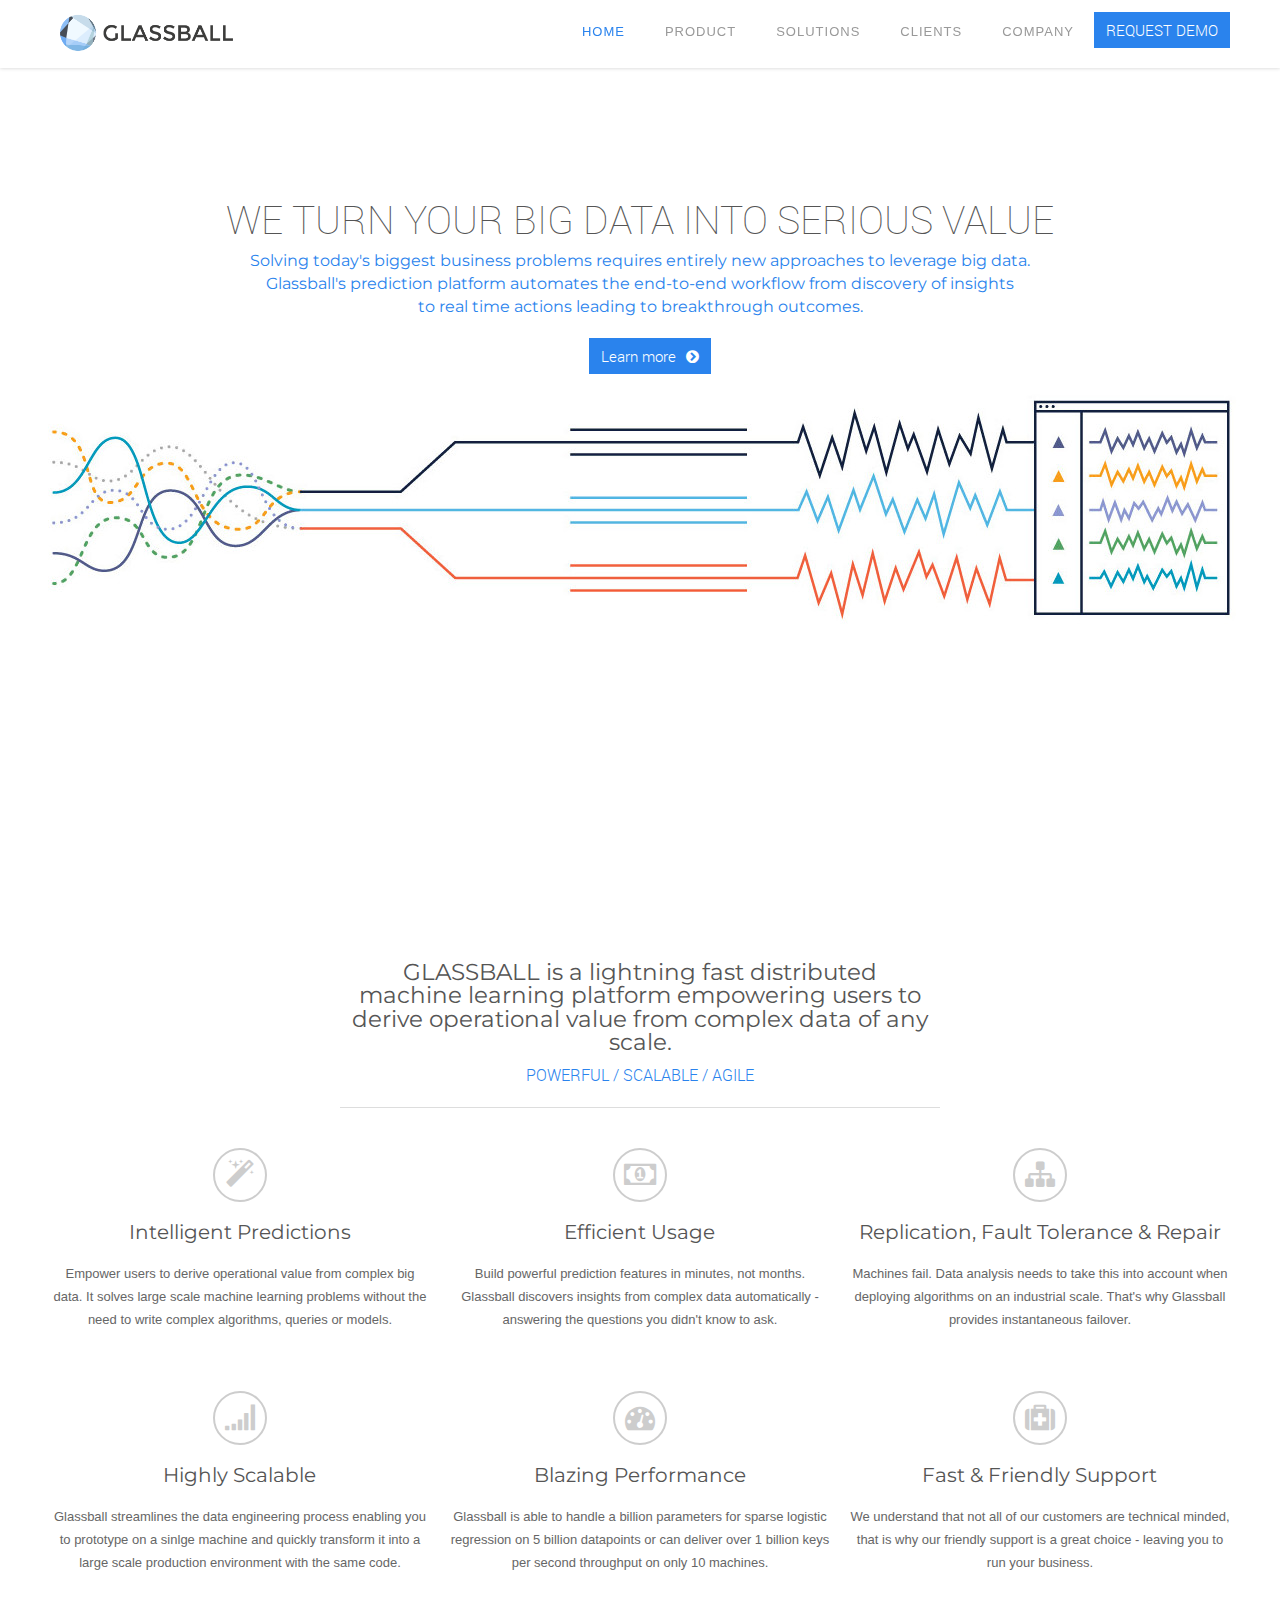
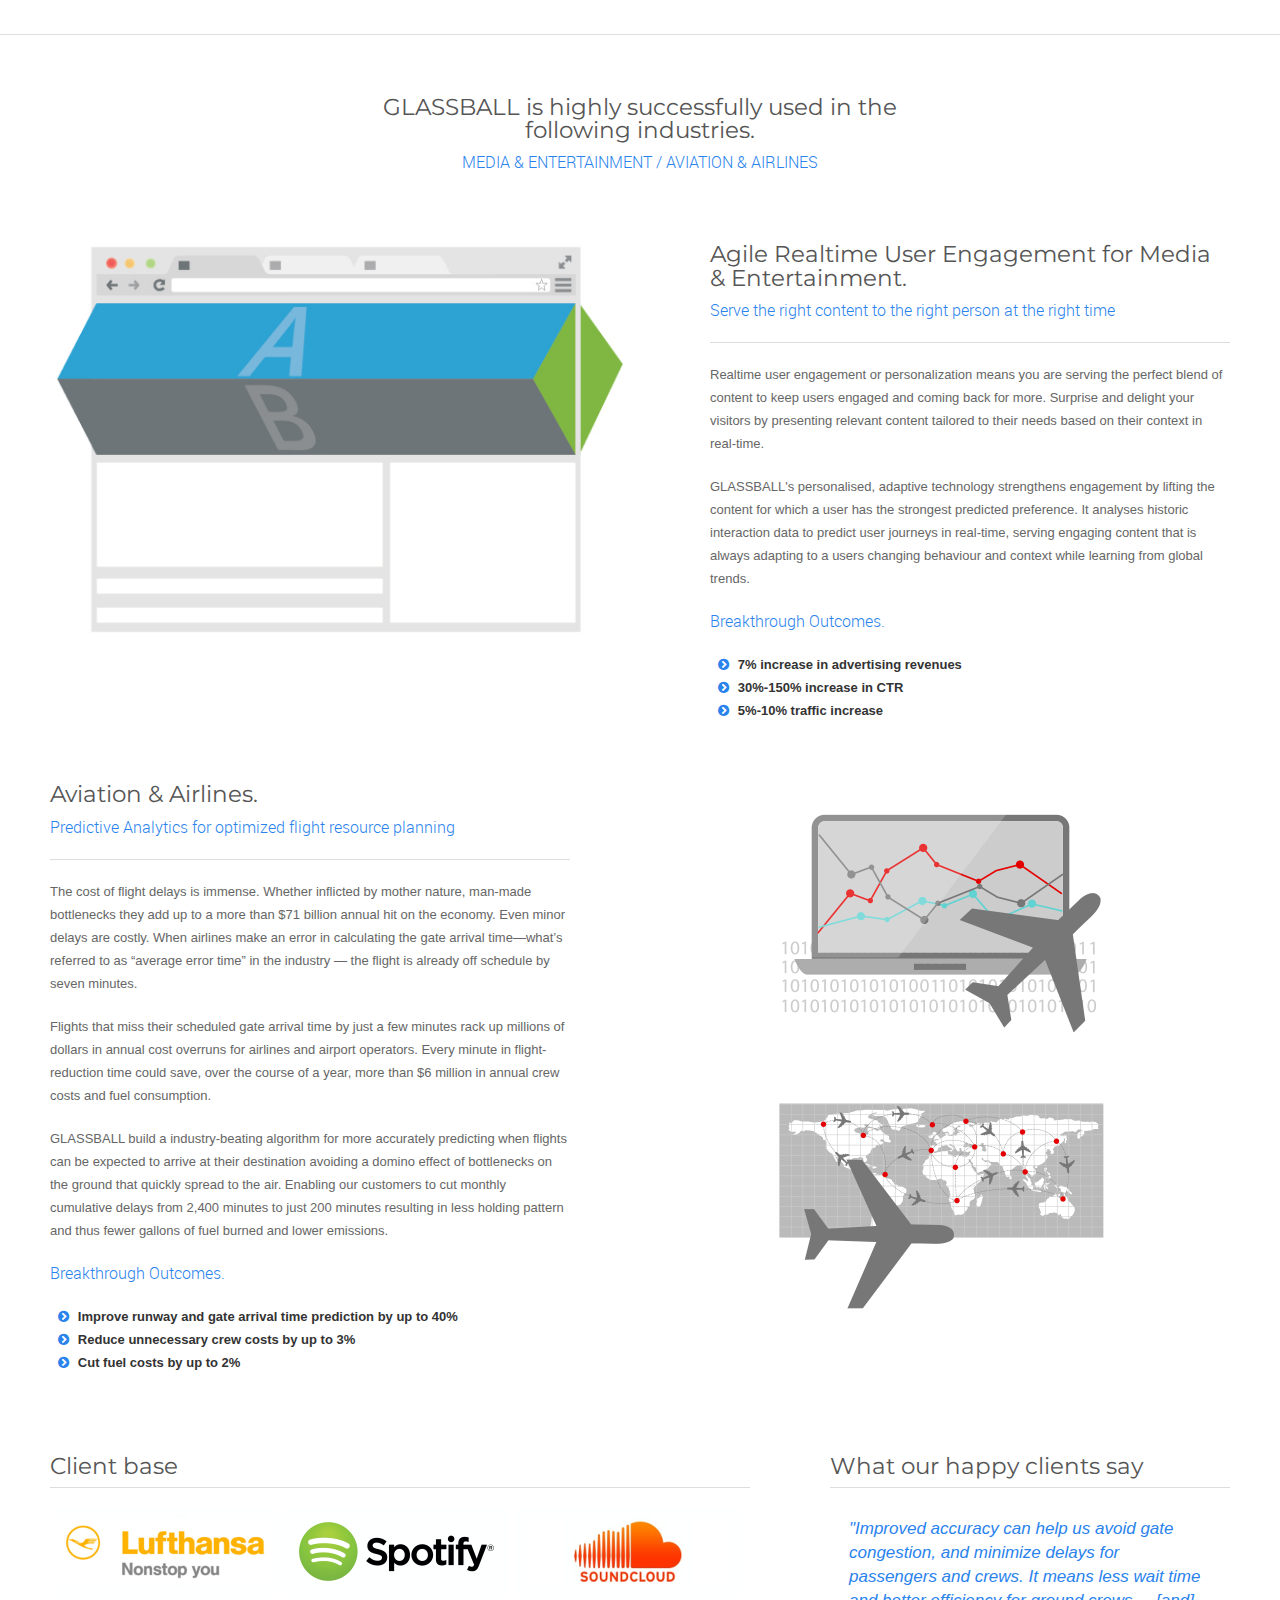
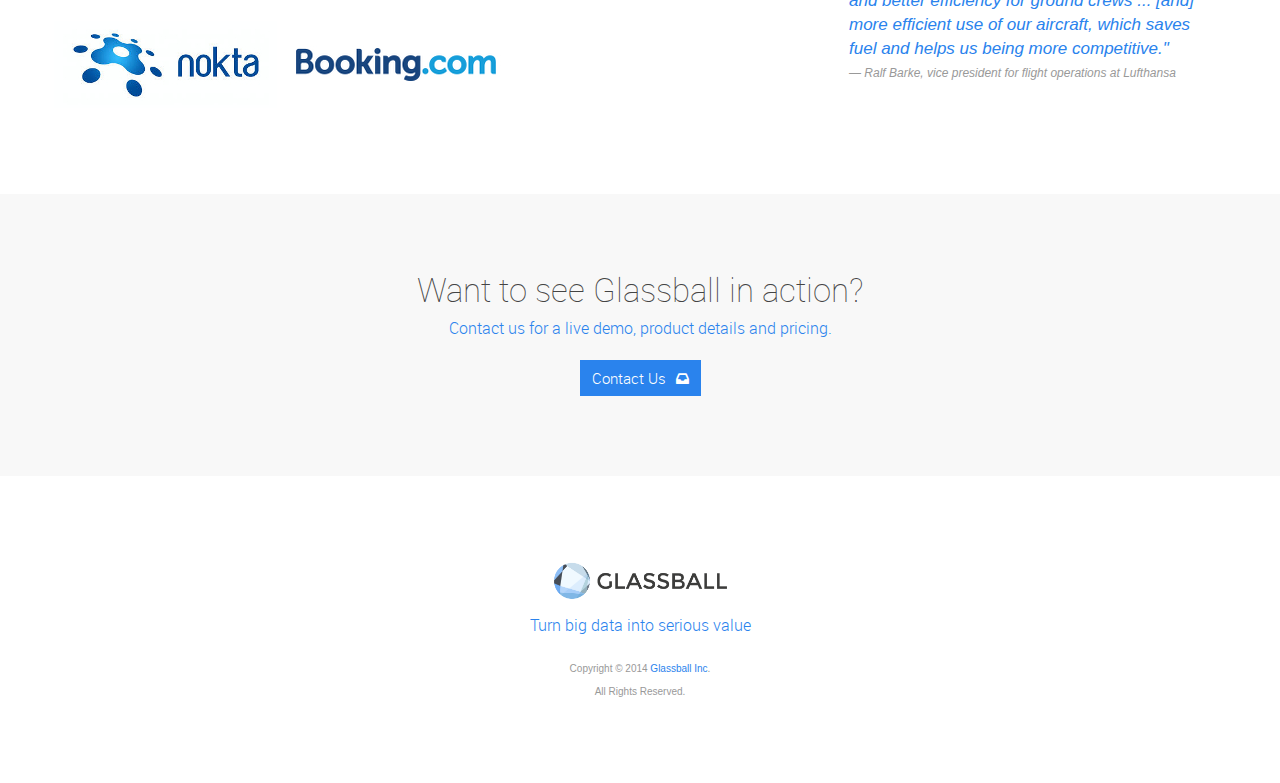
==== index.html @ 98406124 "fixed typos added logo" ====
<!DOCTYPE html>
<!--[if (gte IE 9)|!(IE)]><!--><html lang="en"> <!--<![endif]-->

<!--
=======================================================================================
 Glassball
=======================================================================================
-->

<head>

	<!-- Basic Page Needs
  ================================================== -->
	<meta charset="utf-8">
	<title>Glassball | Turn Big Data into Serious Value</title>
    <meta name="keywords" content="distributed machine learning, prediction engine, deep learning">
	<meta name="description" content="GLASSBALL is a lightning fast distributed machine learning platform empowering users to derive operational value from complex data of any scale.">    
	<meta name="author" content="Glassball Inc.">    
    <meta name="robots" content="index,follow">

	<!-- Mobile Specific Metas
  ================================================== -->
	<meta name="viewport" content="width=device-width, initial-scale=1, minimum-scale=1, maximum-scale=1">
    
    <!-- Fonts
  ================================================== -->
    <link href="https://fonts.googleapis.com/css?family=Oswald%7COpen+Sans:400,300,600,700%7CMontserrat:400,700" rel="stylesheet" type="text/css">

	<!-- CSS
  ================================================== -->
  	<link rel="stylesheet" href="css/reset.css">
    <link rel="stylesheet" href="css/ut-fontface.css">
    <link rel="stylesheet" href="css/font-awesome.css">
	<link rel="stylesheet" href="css/flexslider.css">
    <link rel="stylesheet" href="css/ut-responsive-grid.css">
    <link rel="stylesheet" href="css/style.css">
   
	<!--[if lt IE 9]>
    <script src="http://html5shim.googlecode.com/svn/trunk/html5.js"></script>
	<![endif]-->
    
    <!--[if lte IE 8]>
		<link rel="stylesheet" type="text/css" href="css/ie8.css" />
	<![endif]-->

	<!-- Favicons
	================================================== -->
	<link rel="shortcut icon" href="images/favicon.ico">
	
    
	<!-- Load jQuery
  	================================================== -->
  	<script src="js/jquery.min.js"></script>
	<script src="js/modernizr.js"></script>
    <script src="js/respond.src.js"></script>
    
</head>
<body id="mainsite">	
    
	<!-- Primary Page Layout
	================================================== -->

	<!-- header section -->
	<header id="header-section" class="hide-on-mobile">
	<div class="grid-container">
		<div class="grid-parents grid-100 mobile-grid-100 tablet-grid-100">
			<div class="site-branding grid-30 mobile-grid-100 tablet-grid-100">	
                <a href="index.html" class="logo"><img src="images/glassball.png" alt="glassball logo"></a>
            </div>
		<nav id="ut-navigation" class="grid-70 hide-on-mobile tablet-grid-100">
			<ul>
            	<li><a class="selected" href="#mainsite">HOME</a></li>
				<li><a href="#information-section">PRODUCT</a></li>
                <li><a href="#products">SOLUTIONS</a></li>
				<li><a href="#gallery">CLIENTS</a></li>
				<li><a href="company.html">COMPANY</a></li>
			    <a href="demo.html" class="product-link">REQUEST DEMO</a>	
			</ul>
        </nav>
        </div>
	</div><!-- close container -->
	</header><!-- close header section -->

	<!-- product section -->
    <div id="mainsite" class="product parallax">
    	<div class="parallax-banner-1 parallax-background hide-on-mobile"></div><!-- parallax bg -->
    	<div class="grid-container">
    		<div class="grid-100 mobile-grid-100 tablet-grid-100">    		
            <div class="site-branding hide-on-tablet hide-on-desktop">
				<h1><a href="index.html">Glassball</a></h1>
            </div>            
            <h1 class="product-title">WE TURN YOUR BIG DATA INTO SERIOUS VALUE</h1>            
            <p class="product-description hide-on-mobile">Solving today's biggest business problems requires entirely new approaches to leverage big data.<br>Glassball's prediction platform automates the end-to-end workflow from discovery of insights <br>to real time actions leading to breakthrough outcomes.</p>
            <a id="learn-more" class="product-link">Learn more<i class="icon-li icon-chevron-sign-right"></i></a>        
            <a href="demo.html" class="product-link hide-on-tablet hide-on-desktop">REQUEST DEMO</a>
         
            </div>													
    	</div>
    </div><!-- close product section -->    
    <div class="clear"></div>
    
    <!-- information section -->
	<section id="information-section" class="information-section">
		<div class="grid-container">        	
            <!-- entry header -->
            <header class="entry-header grid-50 prefix-25">
            <h2 class="entry-title">GLASSBALL is a lightning fast distributed machine learning platform empowering users to derive operational value from complex data of any scale. </h2>
            <p class="entry-slogan">POWERFUL / SCALABLE / AGILE</p>
            </header><!-- close entry header -->
            
            <!-- icon box 1 -->
			<div class="grid-33 mobile-grid-100 tablet-grid-50 info">
				<i class="icon-magic icon-4x main-icon"></i> 
                <h3>Intelligent Predictions</h3>
<p><b>Empower users to derive operational value from complex big data.</b> It solves large scale machine learning problems without the need to write complex algorithms, queries or models. </p>
               <!-- <a class="learn-more" href="#"><i class="icon-li icon-chevron-sign-right"></i>Learn more</a> -->
			</div><!-- close icon box -->
            
            <!-- icon box 2 -->
			<div class="grid-33 mobile-grid-100 tablet-grid-50 info">
                <i class="icon-money icon-4x main-icon"></i>
                <h3>Efficient Usage</h3>
<p><b>Build powerful prediction features in minutes, not months.</b> Glassball discovers insights from complex data automatically - answering the questions you didn&apos;t know to ask. </p>
                <!-- <a class="learn-more" href="#"><i class="icon-li icon-chevron-sign-right"></i>Learn more</a> -->	
			</div><!-- close icon box -->
            
            <!-- icon box 3 -->
			<div class="grid-33 mobile-grid-100 tablet-grid-50 info">
				<i class="icon-sitemap icon-4x main-icon"></i>
                <h3>Replication, Fault Tolerance & Repair</h3>
<p>Machines fail. Data analysis needs to take this into account when deploying algorithms on an industrial scale. That&apos;s why Glassball provides instantaneous failover. </p>
                <!-- <a class="learn-more" href="#"><i class="icon-li icon-chevron-sign-right"></i>Learn more</a> -->
			</div><!-- close icon box -->
            
            <div class="clear hide-on-mobile hide-on-tablet"></div>
            
            <!-- icon box 4 -->
            <div class="grid-33 mobile-grid-100 tablet-grid-50 info">
                <i class="icon-signal icon-4x main-icon"></i>
                <h3>Highly Scalable</h3>
<p><b>Glassball streamlines the data engineering process enabling you to prototype on a sinlge machine and quickly transform it into a large scale production environment with the same code.</b> </p>
                <!-- <a class="learn-more" href="#"><i class="icon-li icon-chevron-sign-right"></i>Learn more</a> -->
        	</div><!-- close icon box -->
        
            <!-- icon box 5 -->
            <div class="grid-33 mobile-grid-100 tablet-grid-50 info">
                <i class="icon-dashboard icon-4x main-icon"></i>
				<h3>Blazing Performance</h3>
<p>Glassball is able to handle a billion parameters for sparse logistic regression on 5 billion datapoints or can deliver over 1 billion keys per second throughput on only 10 machines. </p>
                <!-- <a class="learn-more" href="#"><i class="icon-li icon-chevron-sign-right"></i>Learn more</a> -->
        	</div><!-- close icon box -->
        
            <!-- icon box 6 -->
            <div class="grid-33 mobile-grid-100 tablet-grid-50 info">
                <i class="icon-medkit icon-4x main-icon"></i>
                <h3>Fast & Friendly Support</h3>
<p>We understand that not all of our customers are technical minded, that is why our friendly support is a great choice - leaving you to run your business.</p>
                <!-- <a class="learn-more" href="#"><i class="icon-li icon-chevron-sign-right"></i>Learn more</a> -->
        	</div><!-- close icon box -->
			
		</div><!-- close grid-container -->
	</section><!-- close information section -->
    
    <div class="clear"></div>
    
    <!-- section product left -->
    <section id="products" class="product-left">
    	<header class="grid-50 prefix-25">
            <h2 class="solution-title">GLASSBALL is highly successfully used in the following industries. </h2>
            <p class="solution-slogan">MEDIA & ENTERTAINMENT  /  AVIATION & AIRLINES</p>
            <p></p>    
            </header><!-- close entry header -->
        
        <div class="grid-container">          	
            <!-- product image left -->
    		<div class="product-image grid-50 mobile-grid-100 tablet-grid-50 cbp-so-side-left cbp-so-side">
                <img src="images/Personalization.jpg" alt="glassball context and content personalization">
        	</div><!-- close product image left -->            
            <div class="grid-45 prefix-5 mobile-grid-100 tablet-grid-50 cbp-so-side-right cbp-so-side">  				
                <!-- entry header -->          
        		<header class="entry-header">
                    <h2 class="entry-title">Agile Realtime User Engagement for Media & Entertainment.</h2>
                    <p class="entry-slogan">Serve the right content to the right person at the right time</p>
                </header><!-- entry header -->                
                <p>Realtime user engagement or personalization means you are serving the perfect blend of content to keep users engaged and coming back for more. Surprise and delight your visitors by presenting relevant content tailored to their needs based on their context in real-time.
                </p>
                <p>GLASSBALL's personalised, adaptive technology strengthens engagement by lifting the content for which a user has the strongest predicted preference. It analyses historic interaction data to predict user journeys in real-time, serving engaging content that is always adapting to a users changing behaviour and context while learning from global trends.</p>
                <p class="entry-slogan">Breakthrough Outcomes.</p>
                <!-- icons ul -->
                <ul class="icons-ul">
                  <li><i class="icon-li icon-chevron-sign-right"></i><strong>7% increase in advertising revenues</strong></li>
                  <li><i class="icon-li icon-chevron-sign-right"></i><strong>30%-150% increase in CTR</strong></li>
                  <li><i class="icon-li icon-chevron-sign-right"></i><strong>5%-10% traffic increase</strong></li>
				</ul><!-- close icons ul -->
               <!-- <a class="product-link">Request Demo<i class="icon-li icon-chevron-sign-right"></i></a>
                -->
        	</div>
            
    	</div><!-- close grid container -->
    </section><!-- close section product left -->
    
    <div class="clear"></div>
    
    <!-- section product right -->
    <section class="product-right">
    	<div class="grid-container">        
    		<div class="grid-45 suffix-5 mobile-grid-100 tablet-grid-50 cbp-so-side-left cbp-so-side">            	
                <!-- entry header -->
        		<header class="entry-header">
                    <h2 class="entry-title">Aviation & Airlines.</h2>
                    <p class="entry-slogan">Predictive Analytics for optimized flight resource planning</p>
                </header>                
                <p>The cost of flight delays is immense. Whether inflicted by mother nature, man-made bottlenecks they add up to a more than $71 billion annual hit on the economy. Even minor delays are costly. When airlines make an error in calculating the gate arrival time—what’s referred to as “average error time” in the industry — the flight is already off schedule by seven minutes. 
                <p>Flights that miss their scheduled gate arrival time by just a few minutes rack up millions of dollars in annual cost overruns for airlines and airport operators. Every minute in flight-reduction time could save, over the course of a year, more than $6 million in annual crew costs and fuel consumption.</p>
                <p>GLASSBALL build a industry-beating algorithm for more accurately predicting when flights can be expected to arrive at their destination avoiding a domino effect of bottlenecks on the ground that quickly spread to the air. Enabling our customers to cut monthly cumulative delays from 2,400 minutes to just 200 minutes resulting in less holding pattern and thus fewer gallons of fuel burned and lower emissions. </p>                
                <p class="entry-slogan">Breakthrough Outcomes.</p>
                <!-- icons ul -->
                <ul class="icons-ul">
                  <li><i class="icon-li icon-chevron-sign-right"></i><strong>Improve runway and gate arrival time prediction by up to 40%</strong></li>
                  <li><i class="icon-li icon-chevron-sign-right"></i><strong>Reduce unnecessary crew costs by up to 3%</strong></li>
                  <li><i class="icon-li icon-chevron-sign-right"></i><strong>Cut fuel costs by up to 2%</strong></li>
				</ul><!-- close icons ul -->
                
               <!-- <a class="product-link">Request Demo<i class="icon-li icon-chevron-sign-right"></i></a>
                -->
        	</div>
            
            <!-- prodcut image right -->
            <div class="product-image grid-50 mobile-grid-100 tablet-grid-50 cbp-so-side-right cbp-so-side">
            	<img src="images/airline-traffic.gif" alt="glassball airline on-time optimizer ">
                <img src="images/network_planning.gif" alt="glassball airline network optimizer">                
        	</div><!-- close product image right -->
            	
        </div><!-- close grid container -->
    </section><!-- close section product right -->
    
    <div class="clear"></div>

	<!-- Gallery Section -->
	<section id="gallery" class="gallery-section">
		<div class="grid-container">        
			<div class="grid-60 suffix-5 grid-parent mobile-grid-100 tablet-grid-100">
            	<div class="grid-100 mobile-grid-100 tablet-grid-100">
                 <!-- entry header -->
            	<header class="entry-header">
                    <h2 class="entry-title">Client base</h2>                    
                </header><!-- close entry header -->                    
                    <div class="ff-container">                        
                        <div class="clr"></div>
                        <ul class="ff-items">
                            <li class="ff-items">
                                    <img src="images/lh-logo.jpg" alt="glassball client LH"/>
                            </li>
                            <li class="ff-items">
                                    <img src="images/spot-logo.jpg" alt="glassball client spot"/>
                            </li>
                            <li class="ff-items">
                                    <img src="images/sc-logo.jpg" alt="glassball client sc"/>
                            </li>
                            <li class="ff-items">
                                    <img src="images/nok-logo.jpg" alt="glassball client nokta"/>
                            </li>
                             <li class="ff-items">
                                    <img src="images/booking-logo.jpg" alt="glassball client booking"/>
                            </li>  
                        </ul>
                    </div>    
        		</div>
            </div>
					
			<div class="grid-35 mobile-grid-100 tablet-grid-100">            	
                <!-- entry header -->
            	<header class="entry-header">
                    <h2 class="entry-title">What our happy clients say</h2>
                    <!--<p class="entry-slogan"></p>-->
                </header><!-- close entry header -->
				<blockquote>&quot;Improved accuracy can help us avoid gate congestion, and minimize delays for passengers and crews. It means less wait time and better efficiency for ground crews ... [and] more efficient use of our aircraft, which saves fuel and helps us being more competitive.&quot;<cite> Ralf Barke, vice president for flight operations at Lufthansa</cite></blockquote>          
                
			</div>            
		</div><!-- close container -->
	</section><!-- close gallery section -->
    
    <div class="clear"></div>
    
    <!-- newsletter section -->
    <section id="newsletter" class="newsletter" >
		<div class="grid-container">
        	<div class="grid-100 parallax-content">
				<h2 class="newsletter-title">Want to see Glassball in action?</h2>
                <p class="newsletter-slogan">Contact us for a live demo, product details and pricing.</p>                
                <a href="contact.html" class="product-link">Contact Us<i class="icon-inbox"></i></a>          
            </div><!-- close grid-100 -->
		</div><!-- close grid container -->
	</section><!-- close parallax banner 1-->
    
    <div class="clear"></div>

    <!-- Company Section -->
	<!-- Footer Section -->
	<footer class="footer">
		<div class="grid-container">        
			<div class="grid-50 prefix-25 mobile-grid-100 tablet-grid-100">            
            	<!-- footer site branding -->
				<div class="site-branding">	
                    <a href="index.html" class="logo"><img src="images/glassball.png" alt="glassball logo"></a>
                    <p class="entry-slogan">Turn big data into serious value</p>
            	</div><!-- close footer site branding -->                                                   
				<p class="copyright">Copyright &copy; 2014 <a>Glassball Inc</a>. <br>All rights reserved.</p>                
         	</div>
		</div><!-- close container -->
	</footer><!-- close footer -->

<!-- Load Javascript
  	================================================== -->
    <script src="js/jquery.parallax.min.js"></script>
    <script src="js/jquery.scrollTo.min.js"></script>	
	<script src="js/classie.js"></script>
	<script src="js/jquery.custom.js"></script>
    <script type="text/javascript">
    /* <![CDATA[ */
		
		(function($){
	
		"use strict";
    		
			$(document).ready(function(){
	

			});
			
		})(jQuery);
		
	 /* ]]> */	
    </script>

<!-- Load Analytics
  	================================================== -->
    <script>
      (function(i,s,o,g,r,a,m){i['GoogleAnalyticsObject']=r;i[r]=i[r]||function(){
      (i[r].q=i[r].q||[]).push(arguments)},i[r].l=1*new Date();a=s.createElement(o),
      m=s.getElementsByTagName(o)[0];a.async=1;a.src=g;m.parentNode.insertBefore(a,m)
      })(window,document,'script','//www.google-analytics.com/analytics.js','ga');

      ga('create', 'UA-51719107-1', 'auto');
      ga('send', 'pageview');
    </script>
    
<!-- End Document
================================================== -->
</body>
</html>
---- css/ut-fontface.css ----
@font-face {
    font-family: 'robotoregular';
    src: url('fonts/Roboto-Regular-webfont.eot');
    src: url('fonts/Roboto-Regular-webfont.eot@#iefix') format('embedded-opentype'),
         url('fonts/Roboto-Regular-webfont.woff') format('woff'),
         url('fonts/Roboto-Regular-webfont.ttf') format('truetype'),
         url('fonts/Roboto-Regular-webfont.svg#robotoregular') format('svg');
    font-weight: normal;
    font-style: normal;

}
@font-face {
    font-family: 'robotothin';
    src: url('fonts/Roboto-Thin-webfont.eot');
    src: url('fonts/Roboto-Thin-webfont.eot@#iefix') format('embedded-opentype'),
         url('fonts/Roboto-Thin-webfont.woff') format('woff'),
         url('fonts/Roboto-Thin-webfont.ttf') format('truetype'),
         url('fonts/Roboto-Thin-webfont.svg#robotothin') format('svg');
    font-weight: normal;
    font-style: normal;

}
@font-face {
    font-family: 'robotolight';
    src: url('fonts/Roboto-Light-webfont.eot');
    src: url('fonts/Roboto-Light-webfont.eot@#iefix') format('embedded-opentype'),
         url('fonts/Roboto-Light-webfont.woff') format('woff'),
         url('fonts/Roboto-Light-webfont.ttf') format('truetype'),
         url('fonts/Roboto-Light-webfont.svg#robotolight') format('svg');
    font-weight: normal;
    font-style: normal;

}
---- css/ut-responsive-grid.css ----
/* ================================================================== */
/* This file has a mobile-to-tablet, and tablet-to-desktop breakpoint */
/* ================================================================== */
@media screen and (max-width: 400px) {
  @-ms-viewport {
    width: 320px;
}
}
@media screen {
  .clear {
    clear: both;
    display: block;
    overflow: hidden;
    visibility: hidden;
    width: 0;
    height: 0;
  }

  .grid-container:before, .clearfix:before,
  .grid-container:after,
  .clearfix:after {
    content: ".";
    display: block;
    overflow: hidden;
    visibility: hidden;
    font-size: 0;
    line-height: 0;
    width: 0;
    height: 0;
  }

  .grid-container:after, .clearfix:after {
    clear: both;
  }

  .grid-container, .clearfix {
    /* <IE7> */
    *zoom: 1;
    /* </IE7> */
  }

  .grid-container {
    margin-left: auto;
    margin-right: auto;
    max-width: 1200px;
    padding-left: 10px;
    padding-right: 10px;
  }

  .grid-5, .mobile-grid-5, .tablet-grid-5, .grid-10, .mobile-grid-10, .tablet-grid-10, .grid-15, .mobile-grid-15, .tablet-grid-15, .grid-20, .mobile-grid-20, .tablet-grid-20, .grid-25, .mobile-grid-25, .tablet-grid-25, .grid-30, .mobile-grid-30, .tablet-grid-30, .grid-35, .mobile-grid-35, .tablet-grid-35, .grid-40, .mobile-grid-40, .tablet-grid-40, .grid-45, .mobile-grid-45, .tablet-grid-45, .grid-50, .mobile-grid-50, .tablet-grid-50, .grid-55, .mobile-grid-55, .tablet-grid-55, .grid-60, .mobile-grid-60, .tablet-grid-60, .grid-65, .mobile-grid-65, .tablet-grid-65, .grid-70, .mobile-grid-70, .tablet-grid-70, .grid-75, .mobile-grid-75, .tablet-grid-75, .grid-80, .mobile-grid-80, .tablet-grid-80, .grid-85, .mobile-grid-85, .tablet-grid-85, .grid-90, .mobile-grid-90, .tablet-grid-90, .grid-95, .mobile-grid-95, .tablet-grid-95, .grid-100, .mobile-grid-100, .tablet-grid-100, .grid-33, .mobile-grid-33, .tablet-grid-33, .grid-66, .mobile-grid-66, .tablet-grid-66 {
    -webkit-box-sizing: border-box;
    -moz-box-sizing: border-box;
    box-sizing: border-box;
    padding-left: 10px;
    padding-right: 10px;
    /* <IE7> */
    *padding-left: 0;
    *padding-right: 0;
    /* </IE7> */
  }
  .grid-5 > *, .mobile-grid-5 > *, .tablet-grid-5 > *, .grid-10 > *, .mobile-grid-10 > *, .tablet-grid-10 > *, .grid-15 > *, .mobile-grid-15 > *, .tablet-grid-15 > *, .grid-20 > *, .mobile-grid-20 > *, .tablet-grid-20 > *, .grid-25 > *, .mobile-grid-25 > *, .tablet-grid-25 > *, .grid-30 > *, .mobile-grid-30 > *, .tablet-grid-30 > *, .grid-35 > *, .mobile-grid-35 > *, .tablet-grid-35 > *, .grid-40 > *, .mobile-grid-40 > *, .tablet-grid-40 > *, .grid-45 > *, .mobile-grid-45 > *, .tablet-grid-45 > *, .grid-50 > *, .mobile-grid-50 > *, .tablet-grid-50 > *, .grid-55 > *, .mobile-grid-55 > *, .tablet-grid-55 > *, .grid-60 > *, .mobile-grid-60 > *, .tablet-grid-60 > *, .grid-65 > *, .mobile-grid-65 > *, .tablet-grid-65 > *, .grid-70 > *, .mobile-grid-70 > *, .tablet-grid-70 > *, .grid-75 > *, .mobile-grid-75 > *, .tablet-grid-75 > *, .grid-80 > *, .mobile-grid-80 > *, .tablet-grid-80 > *, .grid-85 > *, .mobile-grid-85 > *, .tablet-grid-85 > *, .grid-90 > *, .mobile-grid-90 > *, .tablet-grid-90 > *, .grid-95 > *, .mobile-grid-95 > *, .tablet-grid-95 > *, .grid-100 > *, .mobile-grid-100 > *, .tablet-grid-100 > *, .grid-33 > *, .mobile-grid-33 > *, .tablet-grid-33 > *, .grid-66 > *, .mobile-grid-66 > *, .tablet-grid-66 > * {
    /* <IE7> */
    *margin-left: expression((!this.className.match(/grid-[1-9]/) && this.currentStyle.display === "block" && this.currentStyle.width === "auto") && "10px");
    *margin-right: expression((!this.className.match(/grid-[1-9]/) && this.currentStyle.display === "block" && this.currentStyle.width === "auto") && "10px");
    /* </IE7> */
  }

  .grid-parent {
    padding-left: 0;
    padding-right: 0;
  }
}
@media screen and (max-width: 767px) {
  .mobile-grid-100:before,
  .mobile-grid-100:after {
    content: ".";
    display: block;
    overflow: hidden;
    visibility: hidden;
    font-size: 0;
    line-height: 0;
    width: 0;
    height: 0;
  }

  .mobile-grid-100:after {
    clear: both;
  }

  .mobile-grid-100 {
    /* <IE7> */
    *zoom: 1;
    /* </IE7> */
  }

  .mobile-push-5,
  .mobile-pull-5, .mobile-push-10,
  .mobile-pull-10, .mobile-push-15,
  .mobile-pull-15, .mobile-push-20,
  .mobile-pull-20, .mobile-push-25,
  .mobile-pull-25, .mobile-push-30,
  .mobile-pull-30, .mobile-push-35,
  .mobile-pull-35, .mobile-push-40,
  .mobile-pull-40, .mobile-push-45,
  .mobile-pull-45, .mobile-push-50,
  .mobile-pull-50, .mobile-push-55,
  .mobile-pull-55, .mobile-push-60,
  .mobile-pull-60, .mobile-push-65,
  .mobile-pull-65, .mobile-push-70,
  .mobile-pull-70, .mobile-push-75,
  .mobile-pull-75, .mobile-push-80,
  .mobile-pull-80, .mobile-push-85,
  .mobile-pull-85, .mobile-push-90,
  .mobile-pull-90, .mobile-push-95,
  .mobile-pull-95, .mobile-push-33,
  .mobile-pull-33, .mobile-push-66,
  .mobile-pull-66 {
    position: relative;
  }

  .hide-on-mobile {
    display: none !important;
  }

  .mobile-grid-5 {
    float: left;
    width: 5%;
    /* <IE7> */
    *width: expression(Math.floor(0.05 * (this.parentNode.offsetWidth - parseFloat(this.parentNode.currentStyle.paddingLeft) - parseFloat(this.parentNode.currentStyle.paddingRight))) + "px");
    /* </IE7> */
  }

  .mobile-prefix-5 {
    margin-left: 5%;
  }

  .mobile-suffix-5 {
    margin-right: 5%;
  }

  .mobile-push-5 {
    left: 5%;
    /* <IE7> */
    *left: expression(Math.floor(0.05 * (this.parentNode.offsetWidth - parseFloat(this.parentNode.currentStyle.paddingLeft) - parseFloat(this.parentNode.currentStyle.paddingRight))) + "px");
    /* </IE7> */
  }

  .mobile-pull-5 {
    left: -5%;
    /* <IE7> */
    *left: expression(Math.floor(-0.05 * (this.parentNode.offsetWidth - parseFloat(this.parentNode.currentStyle.paddingLeft) - parseFloat(this.parentNode.currentStyle.paddingRight))) + "px");
    /* </IE7> */
  }

  .mobile-grid-10 {
    float: left;
    width: 10%;
    /* <IE7> */
    *width: expression(Math.floor(0.1 * (this.parentNode.offsetWidth - parseFloat(this.parentNode.currentStyle.paddingLeft) - parseFloat(this.parentNode.currentStyle.paddingRight))) + "px");
    /* </IE7> */
  }

  .mobile-prefix-10 {
    margin-left: 10%;
  }

  .mobile-suffix-10 {
    margin-right: 10%;
  }

  .mobile-push-10 {
    left: 10%;
    /* <IE7> */
    *left: expression(Math.floor(0.1 * (this.parentNode.offsetWidth - parseFloat(this.parentNode.currentStyle.paddingLeft) - parseFloat(this.parentNode.currentStyle.paddingRight))) + "px");
    /* </IE7> */
  }

  .mobile-pull-10 {
    left: -10%;
    /* <IE7> */
    *left: expression(Math.floor(-0.1 * (this.parentNode.offsetWidth - parseFloat(this.parentNode.currentStyle.paddingLeft) - parseFloat(this.parentNode.currentStyle.paddingRight))) + "px");
    /* </IE7> */
  }

  .mobile-grid-15 {
    float: left;
    width: 15%;
    /* <IE7> */
    *width: expression(Math.floor(0.15 * (this.parentNode.offsetWidth - parseFloat(this.parentNode.currentStyle.paddingLeft) - parseFloat(this.parentNode.currentStyle.paddingRight))) + "px");
    /* </IE7> */
  }

  .mobile-prefix-15 {
    margin-left: 15%;
  }

  .mobile-suffix-15 {
    margin-right: 15%;
  }

  .mobile-push-15 {
    left: 15%;
    /* <IE7> */
    *left: expression(Math.floor(0.15 * (this.parentNode.offsetWidth - parseFloat(this.parentNode.currentStyle.paddingLeft) - parseFloat(this.parentNode.currentStyle.paddingRight))) + "px");
    /* </IE7> */
  }

  .mobile-pull-15 {
    left: -15%;
    /* <IE7> */
    *left: expression(Math.floor(-0.15 * (this.parentNode.offsetWidth - parseFloat(this.parentNode.currentStyle.paddingLeft) - parseFloat(this.parentNode.currentStyle.paddingRight))) + "px");
    /* </IE7> */
  }

  .mobile-grid-20 {
    float: left;
    width: 20%;
    /* <IE7> */
    *width: expression(Math.floor(0.2 * (this.parentNode.offsetWidth - parseFloat(this.parentNode.currentStyle.paddingLeft) - parseFloat(this.parentNode.currentStyle.paddingRight))) + "px");
    /* </IE7> */
  }

  .mobile-prefix-20 {
    margin-left: 20%;
  }

  .mobile-suffix-20 {
    margin-right: 20%;
  }

  .mobile-push-20 {
    left: 20%;
    /* <IE7> */
    *left: expression(Math.floor(0.2 * (this.parentNode.offsetWidth - parseFloat(this.parentNode.currentStyle.paddingLeft) - parseFloat(this.parentNode.currentStyle.paddingRight))) + "px");
    /* </IE7> */
  }

  .mobile-pull-20 {
    left: -20%;
    /* <IE7> */
    *left: expression(Math.floor(-0.2 * (this.parentNode.offsetWidth - parseFloat(this.parentNode.currentStyle.paddingLeft) - parseFloat(this.parentNode.currentStyle.paddingRight))) + "px");
    /* </IE7> */
  }

  .mobile-grid-25 {
    float: left;
    width: 25%;
    /* <IE7> */
    *width: expression(Math.floor(0.25 * (this.parentNode.offsetWidth - parseFloat(this.parentNode.currentStyle.paddingLeft) - parseFloat(this.parentNode.currentStyle.paddingRight))) + "px");
    /* </IE7> */
  }

  .mobile-prefix-25 {
    margin-left: 25%;
  }

  .mobile-suffix-25 {
    margin-right: 25%;
  }

  .mobile-push-25 {
    left: 25%;
    /* <IE7> */
    *left: expression(Math.floor(0.25 * (this.parentNode.offsetWidth - parseFloat(this.parentNode.currentStyle.paddingLeft) - parseFloat(this.parentNode.currentStyle.paddingRight))) + "px");
    /* </IE7> */
  }

  .mobile-pull-25 {
    left: -25%;
    /* <IE7> */
    *left: expression(Math.floor(-0.25 * (this.parentNode.offsetWidth - parseFloat(this.parentNode.currentStyle.paddingLeft) - parseFloat(this.parentNode.currentStyle.paddingRight))) + "px");
    /* </IE7> */
  }

  .mobile-grid-30 {
    float: left;
    width: 30%;
    /* <IE7> */
    *width: expression(Math.floor(0.3 * (this.parentNode.offsetWidth - parseFloat(this.parentNode.currentStyle.paddingLeft) - parseFloat(this.parentNode.currentStyle.paddingRight))) + "px");
    /* </IE7> */
  }

  .mobile-prefix-30 {
    margin-left: 30%;
  }

  .mobile-suffix-30 {
    margin-right: 30%;
  }

  .mobile-push-30 {
    left: 30%;
    /* <IE7> */
    *left: expression(Math.floor(0.3 * (this.parentNode.offsetWidth - parseFloat(this.parentNode.currentStyle.paddingLeft) - parseFloat(this.parentNode.currentStyle.paddingRight))) + "px");
    /* </IE7> */
  }

  .mobile-pull-30 {
    left: -30%;
    /* <IE7> */
    *left: expression(Math.floor(-0.3 * (this.parentNode.offsetWidth - parseFloat(this.parentNode.currentStyle.paddingLeft) - parseFloat(this.parentNode.currentStyle.paddingRight))) + "px");
    /* </IE7> */
  }

  .mobile-grid-35 {
    float: left;
    width: 35%;
    /* <IE7> */
    *width: expression(Math.floor(0.35 * (this.parentNode.offsetWidth - parseFloat(this.parentNode.currentStyle.paddingLeft) - parseFloat(this.parentNode.currentStyle.paddingRight))) + "px");
    /* </IE7> */
  }

  .mobile-prefix-35 {
    margin-left: 35%;
  }

  .mobile-suffix-35 {
    margin-right: 35%;
  }

  .mobile-push-35 {
    left: 35%;
    /* <IE7> */
    *left: expression(Math.floor(0.35 * (this.parentNode.offsetWidth - parseFloat(this.parentNode.currentStyle.paddingLeft) - parseFloat(this.parentNode.currentStyle.paddingRight))) + "px");
    /* </IE7> */
  }

  .mobile-pull-35 {
    left: -35%;
    /* <IE7> */
    *left: expression(Math.floor(-0.35 * (this.parentNode.offsetWidth - parseFloat(this.parentNode.currentStyle.paddingLeft) - parseFloat(this.parentNode.currentStyle.paddingRight))) + "px");
    /* </IE7> */
  }

  .mobile-grid-40 {
    float: left;
    width: 40%;
    /* <IE7> */
    *width: expression(Math.floor(0.4 * (this.parentNode.offsetWidth - parseFloat(this.parentNode.currentStyle.paddingLeft) - parseFloat(this.parentNode.currentStyle.paddingRight))) + "px");
    /* </IE7> */
  }

  .mobile-prefix-40 {
    margin-left: 40%;
  }

  .mobile-suffix-40 {
    margin-right: 40%;
  }

  .mobile-push-40 {
    left: 40%;
    /* <IE7> */
    *left: expression(Math.floor(0.4 * (this.parentNode.offsetWidth - parseFloat(this.parentNode.currentStyle.paddingLeft) - parseFloat(this.parentNode.currentStyle.paddingRight))) + "px");
    /* </IE7> */
  }

  .mobile-pull-40 {
    left: -40%;
    /* <IE7> */
    *left: expression(Math.floor(-0.4 * (this.parentNode.offsetWidth - parseFloat(this.parentNode.currentStyle.paddingLeft) - parseFloat(this.parentNode.currentStyle.paddingRight))) + "px");
    /* </IE7> */
  }

  .mobile-grid-45 {
    float: left;
    width: 45%;
    /* <IE7> */
    *width: expression(Math.floor(0.45 * (this.parentNode.offsetWidth - parseFloat(this.parentNode.currentStyle.paddingLeft) - parseFloat(this.parentNode.currentStyle.paddingRight))) + "px");
    /* </IE7> */
  }

  .mobile-prefix-45 {
    margin-left: 45%;
  }

  .mobile-suffix-45 {
    margin-right: 45%;
  }

  .mobile-push-45 {
    left: 45%;
    /* <IE7> */
    *left: expression(Math.floor(0.45 * (this.parentNode.offsetWidth - parseFloat(this.parentNode.currentStyle.paddingLeft) - parseFloat(this.parentNode.currentStyle.paddingRight))) + "px");
    /* </IE7> */
  }

  .mobile-pull-45 {
    left: -45%;
    /* <IE7> */
    *left: expression(Math.floor(-0.45 * (this.parentNode.offsetWidth - parseFloat(this.parentNode.currentStyle.paddingLeft) - parseFloat(this.parentNode.currentStyle.paddingRight))) + "px");
    /* </IE7> */
  }

  .mobile-grid-50 {
    float: left;
    width: 50%;
    /* <IE7> */
    *width: expression(Math.floor(0.5 * (this.parentNode.offsetWidth - parseFloat(this.parentNode.currentStyle.paddingLeft) - parseFloat(this.parentNode.currentStyle.paddingRight))) + "px");
    /* </IE7> */
  }

  .mobile-prefix-50 {
    margin-left: 50%;
  }

  .mobile-suffix-50 {
    margin-right: 50%;
  }

  .mobile-push-50 {
    left: 50%;
    /* <IE7> */
    *left: expression(Math.floor(0.5 * (this.parentNode.offsetWidth - parseFloat(this.parentNode.currentStyle.paddingLeft) - parseFloat(this.parentNode.currentStyle.paddingRight))) + "px");
    /* </IE7> */
  }

  .mobile-pull-50 {
    left: -50%;
    /* <IE7> */
    *left: expression(Math.floor(-0.5 * (this.parentNode.offsetWidth - parseFloat(this.parentNode.currentStyle.paddingLeft) - parseFloat(this.parentNode.currentStyle.paddingRight))) + "px");
    /* </IE7> */
  }

  .mobile-grid-55 {
    float: left;
    width: 55%;
    /* <IE7> */
    *width: expression(Math.floor(0.55 * (this.parentNode.offsetWidth - parseFloat(this.parentNode.currentStyle.paddingLeft) - parseFloat(this.parentNode.currentStyle.paddingRight))) + "px");
    /* </IE7> */
  }

  .mobile-prefix-55 {
    margin-left: 55%;
  }

  .mobile-suffix-55 {
    margin-right: 55%;
  }

  .mobile-push-55 {
    left: 55%;
    /* <IE7> */
    *left: expression(Math.floor(0.55 * (this.parentNode.offsetWidth - parseFloat(this.parentNode.currentStyle.paddingLeft) - parseFloat(this.parentNode.currentStyle.paddingRight))) + "px");
    /* </IE7> */
  }

  .mobile-pull-55 {
    left: -55%;
    /* <IE7> */
    *left: expression(Math.floor(-0.55 * (this.parentNode.offsetWidth - parseFloat(this.parentNode.currentStyle.paddingLeft) - parseFloat(this.parentNode.currentStyle.paddingRight))) + "px");
    /* </IE7> */
  }

  .mobile-grid-60 {
    float: left;
    width: 60%;
    /* <IE7> */
    *width: expression(Math.floor(0.6 * (this.parentNode.offsetWidth - parseFloat(this.parentNode.currentStyle.paddingLeft) - parseFloat(this.parentNode.currentStyle.paddingRight))) + "px");
    /* </IE7> */
  }

  .mobile-prefix-60 {
    margin-left: 60%;
  }

  .mobile-suffix-60 {
    margin-right: 60%;
  }

  .mobile-push-60 {
    left: 60%;
    /* <IE7> */
    *left: expression(Math.floor(0.6 * (this.parentNode.offsetWidth - parseFloat(this.parentNode.currentStyle.paddingLeft) - parseFloat(this.parentNode.currentStyle.paddingRight))) + "px");
    /* </IE7> */
  }

  .mobile-pull-60 {
    left: -60%;
    /* <IE7> */
    *left: expression(Math.floor(-0.6 * (this.parentNode.offsetWidth - parseFloat(this.parentNode.currentStyle.paddingLeft) - parseFloat(this.parentNode.currentStyle.paddingRight))) + "px");
    /* </IE7> */
  }

  .mobile-grid-65 {
    float: left;
    width: 65%;
    /* <IE7> */
    *width: expression(Math.floor(0.65 * (this.parentNode.offsetWidth - parseFloat(this.parentNode.currentStyle.paddingLeft) - parseFloat(this.parentNode.currentStyle.paddingRight))) + "px");
    /* </IE7> */
  }

  .mobile-prefix-65 {
    margin-left: 65%;
  }

  .mobile-suffix-65 {
    margin-right: 65%;
  }

  .mobile-push-65 {
    left: 65%;
    /* <IE7> */
    *left: expression(Math.floor(0.65 * (this.parentNode.offsetWidth - parseFloat(this.parentNode.currentStyle.paddingLeft) - parseFloat(this.parentNode.currentStyle.paddingRight))) + "px");
    /* </IE7> */
  }

  .mobile-pull-65 {
    left: -65%;
    /* <IE7> */
    *left: expression(Math.floor(-0.65 * (this.parentNode.offsetWidth - parseFloat(this.parentNode.currentStyle.paddingLeft) - parseFloat(this.parentNode.currentStyle.paddingRight))) + "px");
    /* </IE7> */
  }

  .mobile-grid-70 {
    float: left;
    width: 70%;
    /* <IE7> */
    *width: expression(Math.floor(0.7 * (this.parentNode.offsetWidth - parseFloat(this.parentNode.currentStyle.paddingLeft) - parseFloat(this.parentNode.currentStyle.paddingRight))) + "px");
    /* </IE7> */
  }

  .mobile-prefix-70 {
    margin-left: 70%;
  }

  .mobile-suffix-70 {
    margin-right: 70%;
  }

  .mobile-push-70 {
    left: 70%;
    /* <IE7> */
    *left: expression(Math.floor(0.7 * (this.parentNode.offsetWidth - parseFloat(this.parentNode.currentStyle.paddingLeft) - parseFloat(this.parentNode.currentStyle.paddingRight))) + "px");
    /* </IE7> */
  }

  .mobile-pull-70 {
    left: -70%;
    /* <IE7> */
    *left: expression(Math.floor(-0.7 * (this.parentNode.offsetWidth - parseFloat(this.parentNode.currentStyle.paddingLeft) - parseFloat(this.parentNode.currentStyle.paddingRight))) + "px");
    /* </IE7> */
  }

  .mobile-grid-75 {
    float: left;
    width: 75%;
    /* <IE7> */
    *width: expression(Math.floor(0.75 * (this.parentNode.offsetWidth - parseFloat(this.parentNode.currentStyle.paddingLeft) - parseFloat(this.parentNode.currentStyle.paddingRight))) + "px");
    /* </IE7> */
  }

  .mobile-prefix-75 {
    margin-left: 75%;
  }

  .mobile-suffix-75 {
    margin-right: 75%;
  }

  .mobile-push-75 {
    left: 75%;
    /* <IE7> */
    *left: expression(Math.floor(0.75 * (this.parentNode.offsetWidth - parseFloat(this.parentNode.currentStyle.paddingLeft) - parseFloat(this.parentNode.currentStyle.paddingRight))) + "px");
    /* </IE7> */
  }

  .mobile-pull-75 {
    left: -75%;
    /* <IE7> */
    *left: expression(Math.floor(-0.75 * (this.parentNode.offsetWidth - parseFloat(this.parentNode.currentStyle.paddingLeft) - parseFloat(this.parentNode.currentStyle.paddingRight))) + "px");
    /* </IE7> */
  }

  .mobile-grid-80 {
    float: left;
    width: 80%;
    /* <IE7> */
    *width: expression(Math.floor(0.8 * (this.parentNode.offsetWidth - parseFloat(this.parentNode.currentStyle.paddingLeft) - parseFloat(this.parentNode.currentStyle.paddingRight))) + "px");
    /* </IE7> */
  }

  .mobile-prefix-80 {
    margin-left: 80%;
  }

  .mobile-suffix-80 {
    margin-right: 80%;
  }

  .mobile-push-80 {
    left: 80%;
    /* <IE7> */
    *left: expression(Math.floor(0.8 * (this.parentNode.offsetWidth - parseFloat(this.parentNode.currentStyle.paddingLeft) - parseFloat(this.parentNode.currentStyle.paddingRight))) + "px");
    /* </IE7> */
  }

  .mobile-pull-80 {
    left: -80%;
    /* <IE7> */
    *left: expression(Math.floor(-0.8 * (this.parentNode.offsetWidth - parseFloat(this.parentNode.currentStyle.paddingLeft) - parseFloat(this.parentNode.currentStyle.paddingRight))) + "px");
    /* </IE7> */
  }

  .mobile-grid-85 {
    float: left;
    width: 85%;
    /* <IE7> */
    *width: expression(Math.floor(0.85 * (this.parentNode.offsetWidth - parseFloat(this.parentNode.currentStyle.paddingLeft) - parseFloat(this.parentNode.currentStyle.paddingRight))) + "px");
    /* </IE7> */
  }

  .mobile-prefix-85 {
    margin-left: 85%;
  }

  .mobile-suffix-85 {
    margin-right: 85%;
  }

  .mobile-push-85 {
    left: 85%;
    /* <IE7> */
    *left: expression(Math.floor(0.85 * (this.parentNode.offsetWidth - parseFloat(this.parentNode.currentStyle.paddingLeft) - parseFloat(this.parentNode.currentStyle.paddingRight))) + "px");
    /* </IE7> */
  }

  .mobile-pull-85 {
    left: -85%;
    /* <IE7> */
    *left: expression(Math.floor(-0.85 * (this.parentNode.offsetWidth - parseFloat(this.parentNode.currentStyle.paddingLeft) - parseFloat(this.parentNode.currentStyle.paddingRight))) + "px");
    /* </IE7> */
  }

  .mobile-grid-90 {
    float: left;
    width: 90%;
    /* <IE7> */
    *width: expression(Math.floor(0.9 * (this.parentNode.offsetWidth - parseFloat(this.parentNode.currentStyle.paddingLeft) - parseFloat(this.parentNode.currentStyle.paddingRight))) + "px");
    /* </IE7> */
  }

  .mobile-prefix-90 {
    margin-left: 90%;
  }

  .mobile-suffix-90 {
    margin-right: 90%;
  }

  .mobile-push-90 {
    left: 90%;
    /* <IE7> */
    *left: expression(Math.floor(0.9 * (this.parentNode.offsetWidth - parseFloat(this.parentNode.currentStyle.paddingLeft) - parseFloat(this.parentNode.currentStyle.paddingRight))) + "px");
    /* </IE7> */
  }

  .mobile-pull-90 {
    left: -90%;
    /* <IE7> */
    *left: expression(Math.floor(-0.9 * (this.parentNode.offsetWidth - parseFloat(this.parentNode.currentStyle.paddingLeft) - parseFloat(this.parentNode.currentStyle.paddingRight))) + "px");
    /* </IE7> */
  }

  .mobile-grid-95 {
    float: left;
    width: 95%;
    /* <IE7> */
    *width: expression(Math.floor(0.95 * (this.parentNode.offsetWidth - parseFloat(this.parentNode.currentStyle.paddingLeft) - parseFloat(this.parentNode.currentStyle.paddingRight))) + "px");
    /* </IE7> */
  }

  .mobile-prefix-95 {
    margin-left: 95%;
  }

  .mobile-suffix-95 {
    margin-right: 95%;
  }

  .mobile-push-95 {
    left: 95%;
    /* <IE7> */
    *left: expression(Math.floor(0.95 * (this.parentNode.offsetWidth - parseFloat(this.parentNode.currentStyle.paddingLeft) - parseFloat(this.parentNode.currentStyle.paddingRight))) + "px");
    /* </IE7> */
  }

  .mobile-pull-95 {
    left: -95%;
    /* <IE7> */
    *left: expression(Math.floor(-0.95 * (this.parentNode.offsetWidth - parseFloat(this.parentNode.currentStyle.paddingLeft) - parseFloat(this.parentNode.currentStyle.paddingRight))) + "px");
    /* </IE7> */
  }

  .mobile-grid-33 {
    float: left;
    width: 33.33333%;
    /* <IE7> */
    *width: expression(Math.floor(0.33333 * (this.parentNode.offsetWidth - parseFloat(this.parentNode.currentStyle.paddingLeft) - parseFloat(this.parentNode.currentStyle.paddingRight))) + "px");
    /* </IE7> */
  }

  .mobile-prefix-33 {
    margin-left: 33.33333%;
  }

  .mobile-suffix-33 {
    margin-right: 33.33333%;
  }

  .mobile-push-33 {
    left: 33.33333%;
    /* <IE7> */
    *left: expression(Math.floor(0.33333 * (this.parentNode.offsetWidth - parseFloat(this.parentNode.currentStyle.paddingLeft) - parseFloat(this.parentNode.currentStyle.paddingRight))) + "px");
    /* </IE7> */
  }

  .mobile-pull-33 {
    left: -33.33333%;
    /* <IE7> */
    *left: expression(Math.floor(-0.33333 * (this.parentNode.offsetWidth - parseFloat(this.parentNode.currentStyle.paddingLeft) - parseFloat(this.parentNode.currentStyle.paddingRight))) + "px");
    /* </IE7> */
  }

  .mobile-grid-66 {
    float: left;
    width: 66.66667%;
    /* <IE7> */
    *width: expression(Math.floor(0.66667 * (this.parentNode.offsetWidth - parseFloat(this.parentNode.currentStyle.paddingLeft) - parseFloat(this.parentNode.currentStyle.paddingRight))) + "px");
    /* </IE7> */
  }

  .mobile-prefix-66 {
    margin-left: 66.66667%;
  }

  .mobile-suffix-66 {
    margin-right: 66.66667%;
  }

  .mobile-push-66 {
    left: 66.66667%;
    /* <IE7> */
    *left: expression(Math.floor(0.66667 * (this.parentNode.offsetWidth - parseFloat(this.parentNode.currentStyle.paddingLeft) - parseFloat(this.parentNode.currentStyle.paddingRight))) + "px");
    /* </IE7> */
  }

  .mobile-pull-66 {
    left: -66.66667%;
    /* <IE7> */
    *left: expression(Math.floor(-0.66667 * (this.parentNode.offsetWidth - parseFloat(this.parentNode.currentStyle.paddingLeft) - parseFloat(this.parentNode.currentStyle.paddingRight))) + "px");
    /* </IE7> */
  }

  .mobile-grid-100 {
    clear: both;
    width: 100%;
  }
}
@media screen and (min-width: 768px) and (max-width: 1024px) {
  .tablet-grid-100:before,
  .tablet-grid-100:after {
    content: ".";
    display: block;
    overflow: hidden;
    visibility: hidden;
    font-size: 0;
    line-height: 0;
    width: 0;
    height: 0;
  }

  .tablet-grid-100:after {
    clear: both;
  }

  .tablet-grid-100 {
    /* <IE7> */
    *zoom: 1;
    /* </IE7> */
  }

  .tablet-push-5,
  .tablet-pull-5, .tablet-push-10,
  .tablet-pull-10, .tablet-push-15,
  .tablet-pull-15, .tablet-push-20,
  .tablet-pull-20, .tablet-push-25,
  .tablet-pull-25, .tablet-push-30,
  .tablet-pull-30, .tablet-push-35,
  .tablet-pull-35, .tablet-push-40,
  .tablet-pull-40, .tablet-push-45,
  .tablet-pull-45, .tablet-push-50,
  .tablet-pull-50, .tablet-push-55,
  .tablet-pull-55, .tablet-push-60,
  .tablet-pull-60, .tablet-push-65,
  .tablet-pull-65, .tablet-push-70,
  .tablet-pull-70, .tablet-push-75,
  .tablet-pull-75, .tablet-push-80,
  .tablet-pull-80, .tablet-push-85,
  .tablet-pull-85, .tablet-push-90,
  .tablet-pull-90, .tablet-push-95,
  .tablet-pull-95, .tablet-push-33,
  .tablet-pull-33, .tablet-push-66,
  .tablet-pull-66 {
    position: relative;
  }

  .hide-on-tablet {
    display: none !important;
  }

  .tablet-grid-5 {
    float: left;
    width: 5%;
    /* <IE7> */
    *width: expression(Math.floor(0.05 * (this.parentNode.offsetWidth - parseFloat(this.parentNode.currentStyle.paddingLeft) - parseFloat(this.parentNode.currentStyle.paddingRight))) + "px");
    /* </IE7> */
  }

  .tablet-prefix-5 {
    margin-left: 5%;
  }

  .tablet-suffix-5 {
    margin-right: 5%;
  }

  .tablet-push-5 {
    left: 5%;
    /* <IE7> */
    *left: expression(Math.floor(0.05 * (this.parentNode.offsetWidth - parseFloat(this.parentNode.currentStyle.paddingLeft) - parseFloat(this.parentNode.currentStyle.paddingRight))) + "px");
    /* </IE7> */
  }

  .tablet-pull-5 {
    left: -5%;
    /* <IE7> */
    *left: expression(Math.floor(-0.05 * (this.parentNode.offsetWidth - parseFloat(this.parentNode.currentStyle.paddingLeft) - parseFloat(this.parentNode.currentStyle.paddingRight))) + "px");
    /* </IE7> */
  }

  .tablet-grid-10 {
    float: left;
    width: 10%;
    /* <IE7> */
    *width: expression(Math.floor(0.1 * (this.parentNode.offsetWidth - parseFloat(this.parentNode.currentStyle.paddingLeft) - parseFloat(this.parentNode.currentStyle.paddingRight))) + "px");
    /* </IE7> */
  }

  .tablet-prefix-10 {
    margin-left: 10%;
  }

  .tablet-suffix-10 {
    margin-right: 10%;
  }

  .tablet-push-10 {
    left: 10%;
    /* <IE7> */
    *left: expression(Math.floor(0.1 * (this.parentNode.offsetWidth - parseFloat(this.parentNode.currentStyle.paddingLeft) - parseFloat(this.parentNode.currentStyle.paddingRight))) + "px");
    /* </IE7> */
  }

  .tablet-pull-10 {
    left: -10%;
    /* <IE7> */
    *left: expression(Math.floor(-0.1 * (this.parentNode.offsetWidth - parseFloat(this.parentNode.currentStyle.paddingLeft) - parseFloat(this.parentNode.currentStyle.paddingRight))) + "px");
    /* </IE7> */
  }

  .tablet-grid-15 {
    float: left;
    width: 15%;
    /* <IE7> */
    *width: expression(Math.floor(0.15 * (this.parentNode.offsetWidth - parseFloat(this.parentNode.currentStyle.paddingLeft) - parseFloat(this.parentNode.currentStyle.paddingRight))) + "px");
    /* </IE7> */
  }

  .tablet-prefix-15 {
    margin-left: 15%;
  }

  .tablet-suffix-15 {
    margin-right: 15%;
  }

  .tablet-push-15 {
    left: 15%;
    /* <IE7> */
    *left: expression(Math.floor(0.15 * (this.parentNode.offsetWidth - parseFloat(this.parentNode.currentStyle.paddingLeft) - parseFloat(this.parentNode.currentStyle.paddingRight))) + "px");
    /* </IE7> */
  }

  .tablet-pull-15 {
    left: -15%;
    /* <IE7> */
    *left: expression(Math.floor(-0.15 * (this.parentNode.offsetWidth - parseFloat(this.parentNode.currentStyle.paddingLeft) - parseFloat(this.parentNode.currentStyle.paddingRight))) + "px");
    /* </IE7> */
  }

  .tablet-grid-20 {
    float: left;
    width: 20%;
    /* <IE7> */
    *width: expression(Math.floor(0.2 * (this.parentNode.offsetWidth - parseFloat(this.parentNode.currentStyle.paddingLeft) - parseFloat(this.parentNode.currentStyle.paddingRight))) + "px");
    /* </IE7> */
  }

  .tablet-prefix-20 {
    margin-left: 20%;
  }

  .tablet-suffix-20 {
    margin-right: 20%;
  }

  .tablet-push-20 {
    left: 20%;
    /* <IE7> */
    *left: expression(Math.floor(0.2 * (this.parentNode.offsetWidth - parseFloat(this.parentNode.currentStyle.paddingLeft) - parseFloat(this.parentNode.currentStyle.paddingRight))) + "px");
    /* </IE7> */
  }

  .tablet-pull-20 {
    left: -20%;
    /* <IE7> */
    *left: expression(Math.floor(-0.2 * (this.parentNode.offsetWidth - parseFloat(this.parentNode.currentStyle.paddingLeft) - parseFloat(this.parentNode.currentStyle.paddingRight))) + "px");
    /* </IE7> */
  }

  .tablet-grid-25 {
    float: left;
    width: 25%;
    /* <IE7> */
    *width: expression(Math.floor(0.25 * (this.parentNode.offsetWidth - parseFloat(this.parentNode.currentStyle.paddingLeft) - parseFloat(this.parentNode.currentStyle.paddingRight))) + "px");
    /* </IE7> */
  }

  .tablet-prefix-25 {
    margin-left: 25%;
  }

  .tablet-suffix-25 {
    margin-right: 25%;
  }

  .tablet-push-25 {
    left: 25%;
    /* <IE7> */
    *left: expression(Math.floor(0.25 * (this.parentNode.offsetWidth - parseFloat(this.parentNode.currentStyle.paddingLeft) - parseFloat(this.parentNode.currentStyle.paddingRight))) + "px");
    /* </IE7> */
  }

  .tablet-pull-25 {
    left: -25%;
    /* <IE7> */
    *left: expression(Math.floor(-0.25 * (this.parentNode.offsetWidth - parseFloat(this.parentNode.currentStyle.paddingLeft) - parseFloat(this.parentNode.currentStyle.paddingRight))) + "px");
    /* </IE7> */
  }

  .tablet-grid-30 {
    float: left;
    width: 30%;
    /* <IE7> */
    *width: expression(Math.floor(0.3 * (this.parentNode.offsetWidth - parseFloat(this.parentNode.currentStyle.paddingLeft) - parseFloat(this.parentNode.currentStyle.paddingRight))) + "px");
    /* </IE7> */
  }

  .tablet-prefix-30 {
    margin-left: 30%;
  }

  .tablet-suffix-30 {
    margin-right: 30%;
  }

  .tablet-push-30 {
    left: 30%;
    /* <IE7> */
    *left: expression(Math.floor(0.3 * (this.parentNode.offsetWidth - parseFloat(this.parentNode.currentStyle.paddingLeft) - parseFloat(this.parentNode.currentStyle.paddingRight))) + "px");
    /* </IE7> */
  }

  .tablet-pull-30 {
    left: -30%;
    /* <IE7> */
    *left: expression(Math.floor(-0.3 * (this.parentNode.offsetWidth - parseFloat(this.parentNode.currentStyle.paddingLeft) - parseFloat(this.parentNode.currentStyle.paddingRight))) + "px");
    /* </IE7> */
  }

  .tablet-grid-35 {
    float: left;
    width: 35%;
    /* <IE7> */
    *width: expression(Math.floor(0.35 * (this.parentNode.offsetWidth - parseFloat(this.parentNode.currentStyle.paddingLeft) - parseFloat(this.parentNode.currentStyle.paddingRight))) + "px");
    /* </IE7> */
  }

  .tablet-prefix-35 {
    margin-left: 35%;
  }

  .tablet-suffix-35 {
    margin-right: 35%;
  }

  .tablet-push-35 {
    left: 35%;
    /* <IE7> */
    *left: expression(Math.floor(0.35 * (this.parentNode.offsetWidth - parseFloat(this.parentNode.currentStyle.paddingLeft) - parseFloat(this.parentNode.currentStyle.paddingRight))) + "px");
    /* </IE7> */
  }

  .tablet-pull-35 {
    left: -35%;
    /* <IE7> */
    *left: expression(Math.floor(-0.35 * (this.parentNode.offsetWidth - parseFloat(this.parentNode.currentStyle.paddingLeft) - parseFloat(this.parentNode.currentStyle.paddingRight))) + "px");
    /* </IE7> */
  }

  .tablet-grid-40 {
    float: left;
    width: 40%;
    /* <IE7> */
    *width: expression(Math.floor(0.4 * (this.parentNode.offsetWidth - parseFloat(this.parentNode.currentStyle.paddingLeft) - parseFloat(this.parentNode.currentStyle.paddingRight))) + "px");
    /* </IE7> */
  }

  .tablet-prefix-40 {
    margin-left: 40%;
  }

  .tablet-suffix-40 {
    margin-right: 40%;
  }

  .tablet-push-40 {
    left: 40%;
    /* <IE7> */
    *left: expression(Math.floor(0.4 * (this.parentNode.offsetWidth - parseFloat(this.parentNode.currentStyle.paddingLeft) - parseFloat(this.parentNode.currentStyle.paddingRight))) + "px");
    /* </IE7> */
  }

  .tablet-pull-40 {
    left: -40%;
    /* <IE7> */
    *left: expression(Math.floor(-0.4 * (this.parentNode.offsetWidth - parseFloat(this.parentNode.currentStyle.paddingLeft) - parseFloat(this.parentNode.currentStyle.paddingRight))) + "px");
    /* </IE7> */
  }

  .tablet-grid-45 {
    float: left;
    width: 45%;
    /* <IE7> */
    *width: expression(Math.floor(0.45 * (this.parentNode.offsetWidth - parseFloat(this.parentNode.currentStyle.paddingLeft) - parseFloat(this.parentNode.currentStyle.paddingRight))) + "px");
    /* </IE7> */
  }

  .tablet-prefix-45 {
    margin-left: 45%;
  }

  .tablet-suffix-45 {
    margin-right: 45%;
  }

  .tablet-push-45 {
    left: 45%;
    /* <IE7> */
    *left: expression(Math.floor(0.45 * (this.parentNode.offsetWidth - parseFloat(this.parentNode.currentStyle.paddingLeft) - parseFloat(this.parentNode.currentStyle.paddingRight))) + "px");
    /* </IE7> */
  }

  .tablet-pull-45 {
    left: -45%;
    /* <IE7> */
    *left: expression(Math.floor(-0.45 * (this.parentNode.offsetWidth - parseFloat(this.parentNode.currentStyle.paddingLeft) - parseFloat(this.parentNode.currentStyle.paddingRight))) + "px");
    /* </IE7> */
  }

  .tablet-grid-50 {
    float: left;
    width: 50%;
    /* <IE7> */
    *width: expression(Math.floor(0.5 * (this.parentNode.offsetWidth - parseFloat(this.parentNode.currentStyle.paddingLeft) - parseFloat(this.parentNode.currentStyle.paddingRight))) + "px");
    /* </IE7> */
  }

  .tablet-prefix-50 {
    margin-left: 50%;
  }

  .tablet-suffix-50 {
    margin-right: 50%;
  }

  .tablet-push-50 {
    left: 50%;
    /* <IE7> */
    *left: expression(Math.floor(0.5 * (this.parentNode.offsetWidth - parseFloat(this.parentNode.currentStyle.paddingLeft) - parseFloat(this.parentNode.currentStyle.paddingRight))) + "px");
    /* </IE7> */
  }

  .tablet-pull-50 {
    left: -50%;
    /* <IE7> */
    *left: expression(Math.floor(-0.5 * (this.parentNode.offsetWidth - parseFloat(this.parentNode.currentStyle.paddingLeft) - parseFloat(this.parentNode.currentStyle.paddingRight))) + "px");
    /* </IE7> */
  }

  .tablet-grid-55 {
    float: left;
    width: 55%;
    /* <IE7> */
    *width: expression(Math.floor(0.55 * (this.parentNode.offsetWidth - parseFloat(this.parentNode.currentStyle.paddingLeft) - parseFloat(this.parentNode.currentStyle.paddingRight))) + "px");
    /* </IE7> */
  }

  .tablet-prefix-55 {
    margin-left: 55%;
  }

  .tablet-suffix-55 {
    margin-right: 55%;
  }

  .tablet-push-55 {
    left: 55%;
    /* <IE7> */
    *left: expression(Math.floor(0.55 * (this.parentNode.offsetWidth - parseFloat(this.parentNode.currentStyle.paddingLeft) - parseFloat(this.parentNode.currentStyle.paddingRight))) + "px");
    /* </IE7> */
  }

  .tablet-pull-55 {
    left: -55%;
    /* <IE7> */
    *left: expression(Math.floor(-0.55 * (this.parentNode.offsetWidth - parseFloat(this.parentNode.currentStyle.paddingLeft) - parseFloat(this.parentNode.currentStyle.paddingRight))) + "px");
    /* </IE7> */
  }

  .tablet-grid-60 {
    float: left;
    width: 60%;
    /* <IE7> */
    *width: expression(Math.floor(0.6 * (this.parentNode.offsetWidth - parseFloat(this.parentNode.currentStyle.paddingLeft) - parseFloat(this.parentNode.currentStyle.paddingRight))) + "px");
    /* </IE7> */
  }

  .tablet-prefix-60 {
    margin-left: 60%;
  }

  .tablet-suffix-60 {
    margin-right: 60%;
  }

  .tablet-push-60 {
    left: 60%;
    /* <IE7> */
    *left: expression(Math.floor(0.6 * (this.parentNode.offsetWidth - parseFloat(this.parentNode.currentStyle.paddingLeft) - parseFloat(this.parentNode.currentStyle.paddingRight))) + "px");
    /* </IE7> */
  }

  .tablet-pull-60 {
    left: -60%;
    /* <IE7> */
    *left: expression(Math.floor(-0.6 * (this.parentNode.offsetWidth - parseFloat(this.parentNode.currentStyle.paddingLeft) - parseFloat(this.parentNode.currentStyle.paddingRight))) + "px");
    /* </IE7> */
  }

  .tablet-grid-65 {
    float: left;
    width: 65%;
    /* <IE7> */
    *width: expression(Math.floor(0.65 * (this.parentNode.offsetWidth - parseFloat(this.parentNode.currentStyle.paddingLeft) - parseFloat(this.parentNode.currentStyle.paddingRight))) + "px");
    /* </IE7> */
  }

  .tablet-prefix-65 {
    margin-left: 65%;
  }

  .tablet-suffix-65 {
    margin-right: 65%;
  }

  .tablet-push-65 {
    left: 65%;
    /* <IE7> */
    *left: expression(Math.floor(0.65 * (this.parentNode.offsetWidth - parseFloat(this.parentNode.currentStyle.paddingLeft) - parseFloat(this.parentNode.currentStyle.paddingRight))) + "px");
    /* </IE7> */
  }

  .tablet-pull-65 {
    left: -65%;
    /* <IE7> */
    *left: expression(Math.floor(-0.65 * (this.parentNode.offsetWidth - parseFloat(this.parentNode.currentStyle.paddingLeft) - parseFloat(this.parentNode.currentStyle.paddingRight))) + "px");
    /* </IE7> */
  }

  .tablet-grid-70 {
    float: left;
    width: 70%;
    /* <IE7> */
    *width: expression(Math.floor(0.7 * (this.parentNode.offsetWidth - parseFloat(this.parentNode.currentStyle.paddingLeft) - parseFloat(this.parentNode.currentStyle.paddingRight))) + "px");
    /* </IE7> */
  }

  .tablet-prefix-70 {
    margin-left: 70%;
  }

  .tablet-suffix-70 {
    margin-right: 70%;
  }

  .tablet-push-70 {
    left: 70%;
    /* <IE7> */
    *left: expression(Math.floor(0.7 * (this.parentNode.offsetWidth - parseFloat(this.parentNode.currentStyle.paddingLeft) - parseFloat(this.parentNode.currentStyle.paddingRight))) + "px");
    /* </IE7> */
  }

  .tablet-pull-70 {
    left: -70%;
    /* <IE7> */
    *left: expression(Math.floor(-0.7 * (this.parentNode.offsetWidth - parseFloat(this.parentNode.currentStyle.paddingLeft) - parseFloat(this.parentNode.currentStyle.paddingRight))) + "px");
    /* </IE7> */
  }

  .tablet-grid-75 {
    float: left;
    width: 75%;
    /* <IE7> */
    *width: expression(Math.floor(0.75 * (this.parentNode.offsetWidth - parseFloat(this.parentNode.currentStyle.paddingLeft) - parseFloat(this.parentNode.currentStyle.paddingRight))) + "px");
    /* </IE7> */
  }

  .tablet-prefix-75 {
    margin-left: 75%;
  }

  .tablet-suffix-75 {
    margin-right: 75%;
  }

  .tablet-push-75 {
    left: 75%;
    /* <IE7> */
    *left: expression(Math.floor(0.75 * (this.parentNode.offsetWidth - parseFloat(this.parentNode.currentStyle.paddingLeft) - parseFloat(this.parentNode.currentStyle.paddingRight))) + "px");
    /* </IE7> */
  }

  .tablet-pull-75 {
    left: -75%;
    /* <IE7> */
    *left: expression(Math.floor(-0.75 * (this.parentNode.offsetWidth - parseFloat(this.parentNode.currentStyle.paddingLeft) - parseFloat(this.parentNode.currentStyle.paddingRight))) + "px");
    /* </IE7> */
  }

  .tablet-grid-80 {
    float: left;
    width: 80%;
    /* <IE7> */
    *width: expression(Math.floor(0.8 * (this.parentNode.offsetWidth - parseFloat(this.parentNode.currentStyle.paddingLeft) - parseFloat(this.parentNode.currentStyle.paddingRight))) + "px");
    /* </IE7> */
  }

  .tablet-prefix-80 {
    margin-left: 80%;
  }

  .tablet-suffix-80 {
    margin-right: 80%;
  }

  .tablet-push-80 {
    left: 80%;
    /* <IE7> */
    *left: expression(Math.floor(0.8 * (this.parentNode.offsetWidth - parseFloat(this.parentNode.currentStyle.paddingLeft) - parseFloat(this.parentNode.currentStyle.paddingRight))) + "px");
    /* </IE7> */
  }

  .tablet-pull-80 {
    left: -80%;
    /* <IE7> */
    *left: expression(Math.floor(-0.8 * (this.parentNode.offsetWidth - parseFloat(this.parentNode.currentStyle.paddingLeft) - parseFloat(this.parentNode.currentStyle.paddingRight))) + "px");
    /* </IE7> */
  }

  .tablet-grid-85 {
    float: left;
    width: 85%;
    /* <IE7> */
    *width: expression(Math.floor(0.85 * (this.parentNode.offsetWidth - parseFloat(this.parentNode.currentStyle.paddingLeft) - parseFloat(this.parentNode.currentStyle.paddingRight))) + "px");
    /* </IE7> */
  }

  .tablet-prefix-85 {
    margin-left: 85%;
  }

  .tablet-suffix-85 {
    margin-right: 85%;
  }

  .tablet-push-85 {
    left: 85%;
    /* <IE7> */
    *left: expression(Math.floor(0.85 * (this.parentNode.offsetWidth - parseFloat(this.parentNode.currentStyle.paddingLeft) - parseFloat(this.parentNode.currentStyle.paddingRight))) + "px");
    /* </IE7> */
  }

  .tablet-pull-85 {
    left: -85%;
    /* <IE7> */
    *left: expression(Math.floor(-0.85 * (this.parentNode.offsetWidth - parseFloat(this.parentNode.currentStyle.paddingLeft) - parseFloat(this.parentNode.currentStyle.paddingRight))) + "px");
    /* </IE7> */
  }

  .tablet-grid-90 {
    float: left;
    width: 90%;
    /* <IE7> */
    *width: expression(Math.floor(0.9 * (this.parentNode.offsetWidth - parseFloat(this.parentNode.currentStyle.paddingLeft) - parseFloat(this.parentNode.currentStyle.paddingRight))) + "px");
    /* </IE7> */
  }

  .tablet-prefix-90 {
    margin-left: 90%;
  }

  .tablet-suffix-90 {
    margin-right: 90%;
  }

  .tablet-push-90 {
    left: 90%;
    /* <IE7> */
    *left: expression(Math.floor(0.9 * (this.parentNode.offsetWidth - parseFloat(this.parentNode.currentStyle.paddingLeft) - parseFloat(this.parentNode.currentStyle.paddingRight))) + "px");
    /* </IE7> */
  }

  .tablet-pull-90 {
    left: -90%;
    /* <IE7> */
    *left: expression(Math.floor(-0.9 * (this.parentNode.offsetWidth - parseFloat(this.parentNode.currentStyle.paddingLeft) - parseFloat(this.parentNode.currentStyle.paddingRight))) + "px");
    /* </IE7> */
  }

  .tablet-grid-95 {
    float: left;
    width: 95%;
    /* <IE7> */
    *width: expression(Math.floor(0.95 * (this.parentNode.offsetWidth - parseFloat(this.parentNode.currentStyle.paddingLeft) - parseFloat(this.parentNode.currentStyle.paddingRight))) + "px");
    /* </IE7> */
  }

  .tablet-prefix-95 {
    margin-left: 95%;
  }

  .tablet-suffix-95 {
    margin-right: 95%;
  }

  .tablet-push-95 {
    left: 95%;
    /* <IE7> */
    *left: expression(Math.floor(0.95 * (this.parentNode.offsetWidth - parseFloat(this.parentNode.currentStyle.paddingLeft) - parseFloat(this.parentNode.currentStyle.paddingRight))) + "px");
    /* </IE7> */
  }

  .tablet-pull-95 {
    left: -95%;
    /* <IE7> */
    *left: expression(Math.floor(-0.95 * (this.parentNode.offsetWidth - parseFloat(this.parentNode.currentStyle.paddingLeft) - parseFloat(this.parentNode.currentStyle.paddingRight))) + "px");
    /* </IE7> */
  }

  .tablet-grid-33 {
    float: left;
    width: 33.33333%;
    /* <IE7> */
    *width: expression(Math.floor(0.33333 * (this.parentNode.offsetWidth - parseFloat(this.parentNode.currentStyle.paddingLeft) - parseFloat(this.parentNode.currentStyle.paddingRight))) + "px");
    /* </IE7> */
  }

  .tablet-prefix-33 {
    margin-left: 33.33333%;
  }

  .tablet-suffix-33 {
    margin-right: 33.33333%;
  }

  .tablet-push-33 {
    left: 33.33333%;
    /* <IE7> */
    *left: expression(Math.floor(0.33333 * (this.parentNode.offsetWidth - parseFloat(this.parentNode.currentStyle.paddingLeft) - parseFloat(this.parentNode.currentStyle.paddingRight))) + "px");
    /* </IE7> */
  }

  .tablet-pull-33 {
    left: -33.33333%;
    /* <IE7> */
    *left: expression(Math.floor(-0.33333 * (this.parentNode.offsetWidth - parseFloat(this.parentNode.currentStyle.paddingLeft) - parseFloat(this.parentNode.currentStyle.paddingRight))) + "px");
    /* </IE7> */
  }

  .tablet-grid-66 {
    float: left;
    width: 66.66667%;
    /* <IE7> */
    *width: expression(Math.floor(0.66667 * (this.parentNode.offsetWidth - parseFloat(this.parentNode.currentStyle.paddingLeft) - parseFloat(this.parentNode.currentStyle.paddingRight))) + "px");
    /* </IE7> */
  }

  .tablet-prefix-66 {
    margin-left: 66.66667%;
  }

  .tablet-suffix-66 {
    margin-right: 66.66667%;
  }

  .tablet-push-66 {
    left: 66.66667%;
    /* <IE7> */
    *left: expression(Math.floor(0.66667 * (this.parentNode.offsetWidth - parseFloat(this.parentNode.currentStyle.paddingLeft) - parseFloat(this.parentNode.currentStyle.paddingRight))) + "px");
    /* </IE7> */
  }

  .tablet-pull-66 {
    left: -66.66667%;
    /* <IE7> */
    *left: expression(Math.floor(-0.66667 * (this.parentNode.offsetWidth - parseFloat(this.parentNode.currentStyle.paddingLeft) - parseFloat(this.parentNode.currentStyle.paddingRight))) + "px");
    /* </IE7> */
  }

  .tablet-grid-100 {
    clear: both;
    width: 100%;
  }
}
@media screen and (min-width: 1025px) {
  .grid-100:before,
  .grid-100:after {
    content: ".";
    display: block;
    overflow: hidden;
    visibility: hidden;
    font-size: 0;
    line-height: 0;
    width: 0;
    height: 0;
  }

  .grid-100:after {
    clear: both;
  }

  .grid-100 {
    /* <IE7> */
    *zoom: 1;
    /* </IE7> */
  }

  .push-5,
  .pull-5, .push-10,
  .pull-10, .push-15,
  .pull-15, .push-20,
  .pull-20, .push-25,
  .pull-25, .push-30,
  .pull-30, .push-35,
  .pull-35, .push-40,
  .pull-40, .push-45,
  .pull-45, .push-50,
  .pull-50, .push-55,
  .pull-55, .push-60,
  .pull-60, .push-65,
  .pull-65, .push-70,
  .pull-70, .push-75,
  .pull-75, .push-80,
  .pull-80, .push-85,
  .pull-85, .push-90,
  .pull-90, .push-95,
  .pull-95, .push-33,
  .pull-33, .push-66,
  .pull-66 {
    position: relative;
  }

  .hide-on-desktop {
    display: none !important;
  }

  .grid-5 {
    float: left;
    width: 5%;
    /* <IE7> */
    *width: expression(Math.floor(0.05 * (this.parentNode.offsetWidth - parseFloat(this.parentNode.currentStyle.paddingLeft) - parseFloat(this.parentNode.currentStyle.paddingRight))) + "px");
    /* </IE7> */
  }

  .prefix-5 {
    margin-left: 5%;
  }

  .suffix-5 {
    margin-right: 5%;
  }

  .push-5 {
    left: 5%;
    /* <IE7> */
    *left: expression(Math.floor(0.05 * (this.parentNode.offsetWidth - parseFloat(this.parentNode.currentStyle.paddingLeft) - parseFloat(this.parentNode.currentStyle.paddingRight))) + "px");
    /* </IE7> */
  }

  .pull-5 {
    left: -5%;
    /* <IE7> */
    *left: expression(Math.floor(-0.05 * (this.parentNode.offsetWidth - parseFloat(this.parentNode.currentStyle.paddingLeft) - parseFloat(this.parentNode.currentStyle.paddingRight))) + "px");
    /* </IE7> */
  }

  .grid-10 {
    float: left;
    width: 10%;
    /* <IE7> */
    *width: expression(Math.floor(0.1 * (this.parentNode.offsetWidth - parseFloat(this.parentNode.currentStyle.paddingLeft) - parseFloat(this.parentNode.currentStyle.paddingRight))) + "px");
    /* </IE7> */
  }

  .prefix-10 {
    margin-left: 10%;
  }

  .suffix-10 {
    margin-right: 10%;
  }

  .push-10 {
    left: 10%;
    /* <IE7> */
    *left: expression(Math.floor(0.1 * (this.parentNode.offsetWidth - parseFloat(this.parentNode.currentStyle.paddingLeft) - parseFloat(this.parentNode.currentStyle.paddingRight))) + "px");
    /* </IE7> */
  }

  .pull-10 {
    left: -10%;
    /* <IE7> */
    *left: expression(Math.floor(-0.1 * (this.parentNode.offsetWidth - parseFloat(this.parentNode.currentStyle.paddingLeft) - parseFloat(this.parentNode.currentStyle.paddingRight))) + "px");
    /* </IE7> */
  }

  .grid-15 {
    float: left;
    width: 15%;
    /* <IE7> */
    *width: expression(Math.floor(0.15 * (this.parentNode.offsetWidth - parseFloat(this.parentNode.currentStyle.paddingLeft) - parseFloat(this.parentNode.currentStyle.paddingRight))) + "px");
    /* </IE7> */
  }

  .prefix-15 {
    margin-left: 15%;
  }

  .suffix-15 {
    margin-right: 15%;
  }

  .push-15 {
    left: 15%;
    /* <IE7> */
    *left: expression(Math.floor(0.15 * (this.parentNode.offsetWidth - parseFloat(this.parentNode.currentStyle.paddingLeft) - parseFloat(this.parentNode.currentStyle.paddingRight))) + "px");
    /* </IE7> */
  }

  .pull-15 {
    left: -15%;
    /* <IE7> */
    *left: expression(Math.floor(-0.15 * (this.parentNode.offsetWidth - parseFloat(this.parentNode.currentStyle.paddingLeft) - parseFloat(this.parentNode.currentStyle.paddingRight))) + "px");
    /* </IE7> */
  }

  .grid-20 {
    float: left;
    width: 20%;
    /* <IE7> */
    *width: expression(Math.floor(0.2 * (this.parentNode.offsetWidth - parseFloat(this.parentNode.currentStyle.paddingLeft) - parseFloat(this.parentNode.currentStyle.paddingRight))) + "px");
    /* </IE7> */
  }

  .prefix-20 {
    margin-left: 20%;
  }

  .suffix-20 {
    margin-right: 20%;
  }

  .push-20 {
    left: 20%;
    /* <IE7> */
    *left: expression(Math.floor(0.2 * (this.parentNode.offsetWidth - parseFloat(this.parentNode.currentStyle.paddingLeft) - parseFloat(this.parentNode.currentStyle.paddingRight))) + "px");
    /* </IE7> */
  }

  .pull-20 {
    left: -20%;
    /* <IE7> */
    *left: expression(Math.floor(-0.2 * (this.parentNode.offsetWidth - parseFloat(this.parentNode.currentStyle.paddingLeft) - parseFloat(this.parentNode.currentStyle.paddingRight))) + "px");
    /* </IE7> */
  }

  .grid-25 {
    float: left;
    width: 25%;
    /* <IE7> */
    *width: expression(Math.floor(0.25 * (this.parentNode.offsetWidth - parseFloat(this.parentNode.currentStyle.paddingLeft) - parseFloat(this.parentNode.currentStyle.paddingRight))) + "px");
    /* </IE7> */
  }

  .prefix-25 {
    margin-left: 25%;
  }

  .suffix-25 {
    margin-right: 25%;
  }

  .push-25 {
    left: 25%;
    /* <IE7> */
    *left: expression(Math.floor(0.25 * (this.parentNode.offsetWidth - parseFloat(this.parentNode.currentStyle.paddingLeft) - parseFloat(this.parentNode.currentStyle.paddingRight))) + "px");
    /* </IE7> */
  }

  .pull-25 {
    left: -25%;
    /* <IE7> */
    *left: expression(Math.floor(-0.25 * (this.parentNode.offsetWidth - parseFloat(this.parentNode.currentStyle.paddingLeft) - parseFloat(this.parentNode.currentStyle.paddingRight))) + "px");
    /* </IE7> */
  }

  .grid-30 {
    float: left;
    width: 30%;
    /* <IE7> */
    *width: expression(Math.floor(0.3 * (this.parentNode.offsetWidth - parseFloat(this.parentNode.currentStyle.paddingLeft) - parseFloat(this.parentNode.currentStyle.paddingRight))) + "px");
    /* </IE7> */
  }

  .prefix-30 {
    margin-left: 30%;
  }

  .suffix-30 {
    margin-right: 30%;
  }

  .push-30 {
    left: 30%;
    /* <IE7> */
    *left: expression(Math.floor(0.3 * (this.parentNode.offsetWidth - parseFloat(this.parentNode.currentStyle.paddingLeft) - parseFloat(this.parentNode.currentStyle.paddingRight))) + "px");
    /* </IE7> */
  }

  .pull-30 {
    left: -30%;
    /* <IE7> */
    *left: expression(Math.floor(-0.3 * (this.parentNode.offsetWidth - parseFloat(this.parentNode.currentStyle.paddingLeft) - parseFloat(this.parentNode.currentStyle.paddingRight))) + "px");
    /* </IE7> */
  }

  .grid-35 {
    float: left;
    width: 35%;
    /* <IE7> */
    *width: expression(Math.floor(0.35 * (this.parentNode.offsetWidth - parseFloat(this.parentNode.currentStyle.paddingLeft) - parseFloat(this.parentNode.currentStyle.paddingRight))) + "px");
    /* </IE7> */
  }

  .prefix-35 {
    margin-left: 35%;
  }

  .suffix-35 {
    margin-right: 35%;
  }

  .push-35 {
    left: 35%;
    /* <IE7> */
    *left: expression(Math.floor(0.35 * (this.parentNode.offsetWidth - parseFloat(this.parentNode.currentStyle.paddingLeft) - parseFloat(this.parentNode.currentStyle.paddingRight))) + "px");
    /* </IE7> */
  }

  .pull-35 {
    left: -35%;
    /* <IE7> */
    *left: expression(Math.floor(-0.35 * (this.parentNode.offsetWidth - parseFloat(this.parentNode.currentStyle.paddingLeft) - parseFloat(this.parentNode.currentStyle.paddingRight))) + "px");
    /* </IE7> */
  }

  .grid-40 {
    float: left;
    width: 40%;
    /* <IE7> */
    *width: expression(Math.floor(0.4 * (this.parentNode.offsetWidth - parseFloat(this.parentNode.currentStyle.paddingLeft) - parseFloat(this.parentNode.currentStyle.paddingRight))) + "px");
    /* </IE7> */
  }

  .prefix-40 {
    margin-left: 40%;
  }

  .suffix-40 {
    margin-right: 40%;
  }

  .push-40 {
    left: 40%;
    /* <IE7> */
    *left: expression(Math.floor(0.4 * (this.parentNode.offsetWidth - parseFloat(this.parentNode.currentStyle.paddingLeft) - parseFloat(this.parentNode.currentStyle.paddingRight))) + "px");
    /* </IE7> */
  }

  .pull-40 {
    left: -40%;
    /* <IE7> */
    *left: expression(Math.floor(-0.4 * (this.parentNode.offsetWidth - parseFloat(this.parentNode.currentStyle.paddingLeft) - parseFloat(this.parentNode.currentStyle.paddingRight))) + "px");
    /* </IE7> */
  }

  .grid-45 {
    float: left;
    width: 45%;
    /* <IE7> */
    *width: expression(Math.floor(0.45 * (this.parentNode.offsetWidth - parseFloat(this.parentNode.currentStyle.paddingLeft) - parseFloat(this.parentNode.currentStyle.paddingRight))) + "px");
    /* </IE7> */
  }

  .prefix-45 {
    margin-left: 45%;
  }

  .suffix-45 {
    margin-right: 45%;
  }

  .push-45 {
    left: 45%;
    /* <IE7> */
    *left: expression(Math.floor(0.45 * (this.parentNode.offsetWidth - parseFloat(this.parentNode.currentStyle.paddingLeft) - parseFloat(this.parentNode.currentStyle.paddingRight))) + "px");
    /* </IE7> */
  }

  .pull-45 {
    left: -45%;
    /* <IE7> */
    *left: expression(Math.floor(-0.45 * (this.parentNode.offsetWidth - parseFloat(this.parentNode.currentStyle.paddingLeft) - parseFloat(this.parentNode.currentStyle.paddingRight))) + "px");
    /* </IE7> */
  }

  .grid-50 {
    float: left;
    width: 50%;
    /* <IE7> */
    *width: expression(Math.floor(0.5 * (this.parentNode.offsetWidth - parseFloat(this.parentNode.currentStyle.paddingLeft) - parseFloat(this.parentNode.currentStyle.paddingRight))) + "px");
    /* </IE7> */
  }

  .prefix-50 {
    margin-left: 50%;
  }

  .suffix-50 {
    margin-right: 50%;
  }

  .push-50 {
    left: 50%;
    /* <IE7> */
    *left: expression(Math.floor(0.5 * (this.parentNode.offsetWidth - parseFloat(this.parentNode.currentStyle.paddingLeft) - parseFloat(this.parentNode.currentStyle.paddingRight))) + "px");
    /* </IE7> */
  }

  .pull-50 {
    left: -50%;
    /* <IE7> */
    *left: expression(Math.floor(-0.5 * (this.parentNode.offsetWidth - parseFloat(this.parentNode.currentStyle.paddingLeft) - parseFloat(this.parentNode.currentStyle.paddingRight))) + "px");
    /* </IE7> */
  }

  .grid-55 {
    float: left;
    width: 55%;
    /* <IE7> */
    *width: expression(Math.floor(0.55 * (this.parentNode.offsetWidth - parseFloat(this.parentNode.currentStyle.paddingLeft) - parseFloat(this.parentNode.currentStyle.paddingRight))) + "px");
    /* </IE7> */
  }

  .prefix-55 {
    margin-left: 55%;
  }

  .suffix-55 {
    margin-right: 55%;
  }

  .push-55 {
    left: 55%;
    /* <IE7> */
    *left: expression(Math.floor(0.55 * (this.parentNode.offsetWidth - parseFloat(this.parentNode.currentStyle.paddingLeft) - parseFloat(this.parentNode.currentStyle.paddingRight))) + "px");
    /* </IE7> */
  }

  .pull-55 {
    left: -55%;
    /* <IE7> */
    *left: expression(Math.floor(-0.55 * (this.parentNode.offsetWidth - parseFloat(this.parentNode.currentStyle.paddingLeft) - parseFloat(this.parentNode.currentStyle.paddingRight))) + "px");
    /* </IE7> */
  }

  .grid-60 {
    float: left;
    width: 60%;
    /* <IE7> */
    *width: expression(Math.floor(0.6 * (this.parentNode.offsetWidth - parseFloat(this.parentNode.currentStyle.paddingLeft) - parseFloat(this.parentNode.currentStyle.paddingRight))) + "px");
    /* </IE7> */
  }

  .prefix-60 {
    margin-left: 60%;
  }

  .suffix-60 {
    margin-right: 60%;
  }

  .push-60 {
    left: 60%;
    /* <IE7> */
    *left: expression(Math.floor(0.6 * (this.parentNode.offsetWidth - parseFloat(this.parentNode.currentStyle.paddingLeft) - parseFloat(this.parentNode.currentStyle.paddingRight))) + "px");
    /* </IE7> */
  }

  .pull-60 {
    left: -60%;
    /* <IE7> */
    *left: expression(Math.floor(-0.6 * (this.parentNode.offsetWidth - parseFloat(this.parentNode.currentStyle.paddingLeft) - parseFloat(this.parentNode.currentStyle.paddingRight))) + "px");
    /* </IE7> */
  }

  .grid-65 {
    float: left;
    width: 65%;
    /* <IE7> */
    *width: expression(Math.floor(0.65 * (this.parentNode.offsetWidth - parseFloat(this.parentNode.currentStyle.paddingLeft) - parseFloat(this.parentNode.currentStyle.paddingRight))) + "px");
    /* </IE7> */
  }

  .prefix-65 {
    margin-left: 65%;
  }

  .suffix-65 {
    margin-right: 65%;
  }

  .push-65 {
    left: 65%;
    /* <IE7> */
    *left: expression(Math.floor(0.65 * (this.parentNode.offsetWidth - parseFloat(this.parentNode.currentStyle.paddingLeft) - parseFloat(this.parentNode.currentStyle.paddingRight))) + "px");
    /* </IE7> */
  }

  .pull-65 {
    left: -65%;
    /* <IE7> */
    *left: expression(Math.floor(-0.65 * (this.parentNode.offsetWidth - parseFloat(this.parentNode.currentStyle.paddingLeft) - parseFloat(this.parentNode.currentStyle.paddingRight))) + "px");
    /* </IE7> */
  }

  .grid-70 {
    float: left;
    width: 70%;
    /* <IE7> */
    *width: expression(Math.floor(0.7 * (this.parentNode.offsetWidth - parseFloat(this.parentNode.currentStyle.paddingLeft) - parseFloat(this.parentNode.currentStyle.paddingRight))) + "px");
    /* </IE7> */
  }

  .prefix-70 {
    margin-left: 70%;
  }

  .suffix-70 {
    margin-right: 70%;
  }

  .push-70 {
    left: 70%;
    /* <IE7> */
    *left: expression(Math.floor(0.7 * (this.parentNode.offsetWidth - parseFloat(this.parentNode.currentStyle.paddingLeft) - parseFloat(this.parentNode.currentStyle.paddingRight))) + "px");
    /* </IE7> */
  }

  .pull-70 {
    left: -70%;
    /* <IE7> */
    *left: expression(Math.floor(-0.7 * (this.parentNode.offsetWidth - parseFloat(this.parentNode.currentStyle.paddingLeft) - parseFloat(this.parentNode.currentStyle.paddingRight))) + "px");
    /* </IE7> */
  }

  .grid-75 {
    float: left;
    width: 75%;
    /* <IE7> */
    *width: expression(Math.floor(0.75 * (this.parentNode.offsetWidth - parseFloat(this.parentNode.currentStyle.paddingLeft) - parseFloat(this.parentNode.currentStyle.paddingRight))) + "px");
    /* </IE7> */
  }

  .prefix-75 {
    margin-left: 75%;
  }

  .suffix-75 {
    margin-right: 75%;
  }

  .push-75 {
    left: 75%;
    /* <IE7> */
    *left: expression(Math.floor(0.75 * (this.parentNode.offsetWidth - parseFloat(this.parentNode.currentStyle.paddingLeft) - parseFloat(this.parentNode.currentStyle.paddingRight))) + "px");
    /* </IE7> */
  }

  .pull-75 {
    left: -75%;
    /* <IE7> */
    *left: expression(Math.floor(-0.75 * (this.parentNode.offsetWidth - parseFloat(this.parentNode.currentStyle.paddingLeft) - parseFloat(this.parentNode.currentStyle.paddingRight))) + "px");
    /* </IE7> */
  }

  .grid-80 {
    float: left;
    width: 80%;
    /* <IE7> */
    *width: expression(Math.floor(0.8 * (this.parentNode.offsetWidth - parseFloat(this.parentNode.currentStyle.paddingLeft) - parseFloat(this.parentNode.currentStyle.paddingRight))) + "px");
    /* </IE7> */
  }

  .prefix-80 {
    margin-left: 80%;
  }

  .suffix-80 {
    margin-right: 80%;
  }

  .push-80 {
    left: 80%;
    /* <IE7> */
    *left: expression(Math.floor(0.8 * (this.parentNode.offsetWidth - parseFloat(this.parentNode.currentStyle.paddingLeft) - parseFloat(this.parentNode.currentStyle.paddingRight))) + "px");
    /* </IE7> */
  }

  .pull-80 {
    left: -80%;
    /* <IE7> */


    *left: expression(Math.floor(-0.8 * (this.parentNode.offsetWidth - parseFloat(this.parentNode.currentStyle.paddingLeft) - parseFloat(this.parentNode.currentStyle.paddingRight))) + "px");
    /* </IE7> */
  }

  .grid-85 {
    float: left;
    width: 85%;
    /* <IE7> */
    *width: expression(Math.floor(0.85 * (this.parentNode.offsetWidth - parseFloat(this.parentNode.currentStyle.paddingLeft) - parseFloat(this.parentNode.currentStyle.paddingRight))) + "px");
    /* </IE7> */
  }

  .prefix-85 {
    margin-left: 85%;
  }

  .suffix-85 {
    margin-right: 85%;
  }

  .push-85 {
    left: 85%;
    /* <IE7> */
    *left: expression(Math.floor(0.85 * (this.parentNode.offsetWidth - parseFloat(this.parentNode.currentStyle.paddingLeft) - parseFloat(this.parentNode.currentStyle.paddingRight))) + "px");
    /* </IE7> */
  }

  .pull-85 {
    left: -85%;
    /* <IE7> */
    *left: expression(Math.floor(-0.85 * (this.parentNode.offsetWidth - parseFloat(this.parentNode.currentStyle.paddingLeft) - parseFloat(this.parentNode.currentStyle.paddingRight))) + "px");
    /* </IE7> */
  }

  .grid-90 {
    float: left;
    width: 90%;
    /* <IE7> */
    *width: expression(Math.floor(0.9 * (this.parentNode.offsetWidth - parseFloat(this.parentNode.currentStyle.paddingLeft) - parseFloat(this.parentNode.currentStyle.paddingRight))) + "px");
    /* </IE7> */
  }

  .prefix-90 {
    margin-left: 90%;
  }

  .suffix-90 {
    margin-right: 90%;
  }

  .push-90 {
    left: 90%;
    /* <IE7> */
    *left: expression(Math.floor(0.9 * (this.parentNode.offsetWidth - parseFloat(this.parentNode.currentStyle.paddingLeft) - parseFloat(this.parentNode.currentStyle.paddingRight))) + "px");
    /* </IE7> */
  }

  .pull-90 {
    left: -90%;
    /* <IE7> */
    *left: expression(Math.floor(-0.9 * (this.parentNode.offsetWidth - parseFloat(this.parentNode.currentStyle.paddingLeft) - parseFloat(this.parentNode.currentStyle.paddingRight))) + "px");
    /* </IE7> */
  }

  .grid-95 {
    float: left;
    width: 95%;
    /* <IE7> */
    *width: expression(Math.floor(0.95 * (this.parentNode.offsetWidth - parseFloat(this.parentNode.currentStyle.paddingLeft) - parseFloat(this.parentNode.currentStyle.paddingRight))) + "px");
    /* </IE7> */
  }

  .prefix-95 {
    margin-left: 95%;
  }

  .suffix-95 {
    margin-right: 95%;
  }

  .push-95 {
    left: 95%;
    /* <IE7> */
    *left: expression(Math.floor(0.95 * (this.parentNode.offsetWidth - parseFloat(this.parentNode.currentStyle.paddingLeft) - parseFloat(this.parentNode.currentStyle.paddingRight))) + "px");
    /* </IE7> */
  }

  .pull-95 {
    left: -95%;
    /* <IE7> */
    *left: expression(Math.floor(-0.95 * (this.parentNode.offsetWidth - parseFloat(this.parentNode.currentStyle.paddingLeft) - parseFloat(this.parentNode.currentStyle.paddingRight))) + "px");
    /* </IE7> */
  }

  .grid-33 {
    float: left;
    width: 33.33333%;
    /* <IE7> */
    *width: expression(Math.floor(0.33333 * (this.parentNode.offsetWidth - parseFloat(this.parentNode.currentStyle.paddingLeft) - parseFloat(this.parentNode.currentStyle.paddingRight))) + "px");
    /* </IE7> */
  }

  .prefix-33 {
    margin-left: 33.33333%;
  }

  .suffix-33 {
    margin-right: 33.33333%;
  }

  .push-33 {
    left: 33.33333%;
    /* <IE7> */
    *left: expression(Math.floor(0.33333 * (this.parentNode.offsetWidth - parseFloat(this.parentNode.currentStyle.paddingLeft) - parseFloat(this.parentNode.currentStyle.paddingRight))) + "px");
    /* </IE7> */
  }

  .pull-33 {
    left: -33.33333%;
    /* <IE7> */
    *left: expression(Math.floor(-0.33333 * (this.parentNode.offsetWidth - parseFloat(this.parentNode.currentStyle.paddingLeft) - parseFloat(this.parentNode.currentStyle.paddingRight))) + "px");
    /* </IE7> */
  }

  .grid-66 {
    float: left;
    width: 66.66667%;
    /* <IE7> */
    *width: expression(Math.floor(0.66667 * (this.parentNode.offsetWidth - parseFloat(this.parentNode.currentStyle.paddingLeft) - parseFloat(this.parentNode.currentStyle.paddingRight))) + "px");
    /* </IE7> */
  }

  .prefix-66 {
    margin-left: 66.66667%;
  }

  .suffix-66 {
    margin-right: 66.66667%;
  }

  .push-66 {
    left: 66.66667%;
    /* <IE7> */
    *left: expression(Math.floor(0.66667 * (this.parentNode.offsetWidth - parseFloat(this.parentNode.currentStyle.paddingLeft) - parseFloat(this.parentNode.currentStyle.paddingRight))) + "px");
    /* </IE7> */
  }

  .pull-66 {
    left: -66.66667%;
    /* <IE7> */
    *left: expression(Math.floor(-0.66667 * (this.parentNode.offsetWidth - parseFloat(this.parentNode.currentStyle.paddingLeft) - parseFloat(this.parentNode.currentStyle.paddingRight))) + "px");
    /* </IE7> */
  }

  .grid-100 {
    clear: both;
    width: 100%;
  }
}
---- css/style.css ----
/*
* Lansing Product Landing Page 1.0
* Copyright 2013, UNITED THEMES
* www.unitedthemes.com
*/


/* Table of Content
==================================================
	#Basic Styles
	#Typography
	#Links
	#Lists
	#Images
	#Header Section
	#Product Section
	#Information Section
	#Gallery Section
	#Newsletter Section
	#Parallax
	#Footer Section
	#Buttons
	#Forms
	#Misc 
	#Media Queries
	#Grid */


/* #Basic Styles
================================================== */
	
html {
	height:100%;
}

body {
	height:100%;
	background: #FFFFFF;
	font: 13px/23px "HelveticaNeue", "Helvetica Neue", Helvetica, Arial, sans-serif;
	color: #666666;
	-webkit-font-smoothing: antialiased; /* Fix for webkit rendering */
	-webkit-text-size-adjust: 100%;
}

/* #Typography
================================================== */

h1, h2, h3, h4, h5, h6 { color: #555555; font-family: 'Montserrat', Helvetica, Arial, sans-serif; font-weight: normal; line-height:100%; margin-bottom:20px; }
h1 { font-size:30px; }
h2 { font-size:26px; }
h3 { font-size:20px; }
h4 { font-size:16px; }
h5 { font-size:14px; }
h6 { font-size:12px; }
h1 a, h2 a, h3 a, h4 a, h5 a, h6 a { font-weight: inherit; }
p { margin: 0 0 20px 0; }
p img { margin: 0; }
p.lead { font-size: 21px; line-height: 27px; color: #77777;  }
em { font-style: italic; }
strong { font-weight: bold; color: #333; }
small { font-size: 80%; }

/*	Blockquotes  */

blockquote, blockquote p { font-size: 17px; line-height: 24px; color: #2A83ED; font-style: italic; }
blockquote { margin: 0 0 20px; padding: 9px 20px 0 19px; }
blockquote cite { display: block; font-size: 12px; color: #999999; }
blockquote cite:before { content: "\2014 \0020"; }
blockquote cite a, blockquote cite a:visited, blockquote cite a:visited { color: #999999; }

hr { border: solid #DDDDDD; border-width: 1px 0 0; clear: both; margin: 20px 0 40px; height: 0; }

/* #Links
================================================== */

a, 
a:visited { 
	color: #2A83ED; 
	text-decoration: none; 
	outline: 0;
	-webkit-transform: translateZ(0);
	-webkit-transition:0.2s color linear;
		-moz-transition:0.2s color linear;
			transition:0.2s color linear;
}
a:hover, a:focus { color: #555555; }
p a, p a:visited { line-height: inherit; }

#ut_styleswitcher .toggle {
    background-color:  #2A83ED;	
}

/* #Lists
================================================== */

ul, ol { margin-bottom: 20px; }
ul { list-style: none outside; }
ol { list-style: decimal; }
ol, ul.square, ul.circle, ul.disc { margin-left: 30px; }
ul.square { list-style: square outside; }
ul.circle { list-style: circle outside; }
ul.disc { list-style: disc outside; }
ul ul, ul ol,
ol ol, ol ul { margin: 4px 0 5px 30px; font-size: 90%; }
ul ul li, ul ol li,
ol ol li, ol ul li { margin-bottom: 6px; }
ul.large li { line-height: 21px; }
li p { line-height: 21px; }
.icons-ul i { color:#2A83ED; }

/* #Images
================================================== */

img {
	max-width: 100%;
	height: auto; 
}
@media \0screen {
  img { 
  	width: auto; /* for ie 8 */
  }
}

/* #Header Section
================================================== */

#header-section {
	width:100%;
	position:fixed;
	top:0;
	left:0;
	line-height:48px;
	min-height:48px;
	z-index:1000;
	-webkit-transform: translateZ(0);
	background:rgb(255, 255, 255);
	background:rgba(255, 255, 255, 0.95);
	-webkit-box-shadow:0 0 4px rgba(0, 0, 0, 0.2);
		-moz-box-shadow:0 0 4px rgba(0, 0, 0, 0.2);
			box-shadow:0 0 4px rgba(0, 0, 0, 0.2);	
	-webkit-transition:0.2s all linear;
		-moz-transition:0.2s all linear;
			transition:0.2s all linear;
}
.site-branding {
	display:block;	
}
.site-branding h1 {
	font-size:30px;
	margin:0;
	color:#444444;
	line-height:inherit;
	text-transform:uppercase;
	font-family: 'Montserrat', sans-serif;
	font-weight:normal;
}
.site-branding a {
	display:block;
}
.site-branding img  {
	vertical-align:middle;
	max-height:50px;
}
#ut-navigation ul {
	list-style:none;
	margin:0;
	display:block;
	float:right;	
}
#ut-navigation ul li {
	float:left;
}
#ut-navigation ul li a {
	padding:0 20px;
	display:block;
	color:#999999;
	letter-spacing:1px;
	-webkit-transition:0.2s all linear;
		-moz-transition:0.2s all linear;
			transition:0.2s all linear;	
}
#ut-navigation ul li a:hover {
	color:#2A83ED;
}
#ut-navigation .selected {
	color:#2A83ED;
}
#ut-navigation ul li .ut-navigation-cta {
	background:#2A83ED;
	font-family: 'Montserrat', sans-serif;
	font-weight: normal;
	color:#FFFFFF;
	padding:0 15px;
	margin-left:20px;
	font-size:1.2em;	
}
#ut-navigation ul li .ut-navigation-cta:hover {
	color:#FFFFFF;
	background:#555555;
}
#ut-navigation ul li .ut-navigation-cta i {
	padding-left:10px;
}
.tinynav { display: none; }
.entry-header {
	border-bottom:1px solid #DDDDDD;
	margin-bottom:20px;
}
.entry-title {
	font-size:1.8em;
	margin-bottom:10px;
	font-family: 'Montserrat', sans-serif;
	font-weight:normal;
}
.solution-title {
	font-size:1.8em;
	margin-bottom:10px;
	font-family: 'Montserrat', sans-serif;
	font-weight:normal;
    text-align: center;
}

.entry-slogan {
	color:#2A83ED;
	font-size:1.2em;
    margin-top: 8px;
	font-family: 'robotolight', Helvetica, Arial, sans-serif;
	font-weight:normal;
}
/*copy*/
.space {
	margin-top: 8px;
	padding-bottom: 100px;
}
.solution-slogan {
	color:#2A83ED;
	font-size:1.2em;
    margin-top: 8px;
    padding-bottom: 48px;
	font-family: 'robotolight', Helvetica, Arial, sans-serif;
	font-weight:normal;
    text-align: center;
}


/* #Product Section
================================================== */

.product {
	height:100%;
	min-height:100%;
	position:relative;
	overflow:hidden;
	text-align:center;
}
.product .grid-container {
	height:100%;
	display:table;
	position:relative;
}
.product .grid-100 {
	position:relative;
	display:table-cell;
	vertical-align:top;
	padding-top:200px;
	padding-bottom:80px;
}
.product-title {
	font-size:3em;
	margin-bottom:10px;
	font-family: 'robotothin', Helvetica, Arial, sans-serif;
	font-weight:normal;
	text-transform:uppercase;
	text-align:center;
}
.product-description {
	color:#2A83ED;
	font-size:1.2em;
	margin-bottom:20px;
	text-align:center;
	font-family: 'Montserrat', Helvetica, Arial, sans-serif;
	font-weight:normal;
}
#learn-more {
	margin-left:20px;
}
.product-link {
	background:#2A83ED;
  	border: none;
	display: inline-block;
	font-size: 15px;
	text-decoration: none;
	cursor: pointer;
	margin:0 0 20px 0;
	line-height: normal;
	text-align:center;
	padding: 8px 12px;
	color: #FFFFFF;
	font-family: 'robotolight', Helvetica, Arial, sans-serif;
	font-weight: normal;
		  -webkit-transition:0.2s background linear;
		-moz-transition:0.2s background linear;
			transition:0.2s background linear;
}
.product-link a, a:visited {
    color:#FFFFFF;
}    
.product-link:hover {
	background:#555555;
	color:#FFFFFF;
}
.product-link i {
	padding-left:10px;
}
.product-image img {
	margin:0 auto;
	display:block;
}
.product-left {
	padding-top:60px;
	overflow:hidden;
}
.product-right {
	padding-top:40px;
	overflow:hidden;
}

/* Product image animation */
.cbp-so-section:before,
.cbp-so-section:after {
	content: " ";
	display: table;
}
.cbp-so-section:after {
	clear: both;
}
.cbp-so-side {
	float: left;
	overflow: hidden;
	-webkit-transition: -webkit-transform 1s, opacity 0.5s;
	-moz-transition: -moz-transform 1s, opacity 0.5s;
	transition: transform 1s, opacity 0.5s;
}
/* Clear floats of children */
.cbp-so-side:before,
.cbp-so-side:after {
	content: " ";
	display: table;
}
.cbp-so-side:after {
	clear: both;
}
/* Initial state (hidden or anything else) */
.cbp-so-init .cbp-so-side {
	opacity: 0;
}
.cbp-so-init .cbp-so-side-left {
	-webkit-transform: translateX(-320px);
	-moz-transform: translateX(-320px);
	transform: translateX(-320px);
}
.cbp-so-init .cbp-so-side-right {
	-webkit-transform: translateX(320px);
	-moz-transform: translateX(320px);
	transform: translateX(320px);
}
/* Animated state */
.cbp-so-section.cbp-so-animate .cbp-so-side-left,
.cbp-so-section.cbp-so-animate .cbp-so-side-right {
	-webkit-transform: translateX(0px);
	-moz-transform: translateX(0px);
	transform: translateX(0px);
	opacity: 1;
}

/* #Customer Section
================================================== */

.ff-container{
    width: auto; 
}

.ff-container input{
    display: none;
}

.ff-items{
    position: relative;
    margin: 0px auto;
    padding-bottom: 12px;
}

.ff-items li img{
    display: block;
    margin: 0 auto;
    margin-bottom: 14px;
}

.ff-items li{
    margin: 0px;
    float: left;
    width: 33%;
    height: auto;
}

/* #Information Section
================================================== */

.information-section {
	padding-top:60px;
	border-bottom:1px solid #DDDDDD;
	text-align:center;
}
.information-section .entry-header { margin-bottom:40px; }

.information-section .main-icon {
	display:block;
	margin:0 auto 20px auto;
	text-align:center;
	width:50px;
	height:50px;
	font-size:30px;
	line-height:50px;
	border:2px solid #CDCDCD;
	color:#CDCDCD;
	-webkit-border-radius:50%;
		-moz-border-radius:50%;
			border-radius:50%;
}
.info { text-align:center; margin-bottom:40px; }

.info:hover .main-icon {
	color:#2A83ED;
	border-color:#2A83ED;
	-webkit-transition:0.2s all linear;
		-moz-transition:0.2s all linear;
			transition:0.2s all linear;
}
.learn-more { display:block; }
.learn-more i { padding-right:7px; }

/* #Gallery Section
================================================== */

.gallery-section { padding:60px 0 20px; overflow:hidden; }

.flex-control-thumbs li img {
	box-shadow:0 0 0 #000000;
	-webkit-transition:0.3s all ease;
		-moz-transition:0.3s all ease;
			transition:0.3s all ease;
}
/* copy */
/* People */

 .ch-item {
        width: 200px;
        height: 200px;
        border-radius: 50%;
        position: relative;
    }

    .ch-img-1 { 
        background-image: url(../images/andy.jpg);
        display: block;
        margin: 0 auto;
        margin-bottom: 14px;    
    }
 
    .ch-img-2 { 
        background-image: url(../images/sean.jpg);
        display: block;
        margin: 0 auto;
        margin-bottom: 14px; 
    }
 
    .ch-img-3 { 
        background-image: url(../images/matthew.jpg);
        display: block;
        margin: 0 auto;
        margin-bottom: 14px; 
    }

    .ch-img-4 { 
        background-image: url(../images/danny.jpg);
        display: block;
        margin: 0 auto;
        margin-bottom: 14px; 
    }

    .ch-img-5 { 
        background-image: url(../images/michael.jpg);
        display: block;
        margin: 0 auto;
        margin-bottom: 14px; 
    }

    .ch-img-6 { 
        background-image: url(../images/daniel.jpg);
        display: block;
        margin: 0 auto;
        margin-bottom: 14px; 
    }

/* copy */
/* Location */

.location {
    position: relative;
    height: 245px;
    /*margin-top: 2px;*/
    background-image: url("../images/map_layer.png");
    background-repeat: no-repeat;
    -webkit-background-size: 1216px;
    -moz-background-size: 1216px;
    background-size: 1216px;
    background-position: center top;
    }

.location p {
    padding-top: 50px;
    margin: 0;
    text-align: center;
    }

.location a {
    color: #21aae1;
    }

.location img {
    position: absolute;
    top: 124px;
    left: 50%;
    width: 36px;
    height: 36px;
    margin-left: -18px;
    }

.location i {
    opacity: .2;
    -ms-filter: "progid:DXImageTransform.Microsoft.Alpha(Opacity=20)";
    filter: alpha(opacity=20);
    position: absolute;
    top: 109px;
    left: 50%;
    margin-left: -33px;
    width: 66px;
    height: 66px;
    background-color: #0279f0;
    -webkit-border-radius: 50%;
    border-radius: 50%;
    -webkit-animation: pulse 2400ms linear infinite;
    -moz-animation: pulse 2400ms linear infinite;
    -o-animation: pulse 2400ms linear infinite;
    -ms-animation: pulse 2400ms linear infinite;
    animation: pulse 2400ms linear infinite;
    -webkit-backface-visibility: hidden;
}

#content-inner {
    text-align: center;
    
    -webkit-font-smoothing: antialiased;
    -webkit-text-stroke-color: rgba(0,0,0,0);
    -webkit-text-stroke-width: .3px;
}

/* #Newsletter
================================================== */

.newsletter {
	margin-top:40px;
	color:#FFFFFF;
	min-height:200px;
	text-align:center;
	overflow:hidden;
	padding:0;
	width:100%;
    background: #F8F8F8;
	background-repeat:no-repeat;
	background-attachment:fixed;
}
.newsletter-title {
	font-size:2.5em;
	margin-bottom:10px;
	color:#444444;
	font-family: 'robotothin', Helvetica, Arial, sans-serif;
}
.newsletter-slogan {
	font-size:1.2em;
	color:#2A83ED;
	font-family: 'robotolight', Helvetica, Arial, sans-serif;
	font-weight:normal;
}
.newsletter-form .newsletter-text {
	margin:0 20px 20px auto;
	background:transparent;
	border:1px solid #FFFFFF;
	display: inline-block;
	font-size: 20px;
	height:23px;
	text-decoration: none;
	line-height: normal;
	padding: 10px;
	font-family: 'robotolight', Helvetica, Arial, sans-serif;
	font-weight: normal;
	-webkit-border-radius: 3px;
	  -moz-border-radius: 3px;
		  border-radius: 3px;
}

/* #Parallax
================================================== */

.parallax {
	z-index:0;
	position: relative;
	overflow: hidden;
	width:100%;
	height:100%;
}
.parallax-content {
	text-align: center;
	padding: 80px 0 60px 0;
	position:relative;
	color:#666666;
}
.parallax-banner-1 {
    background-image: url('../images/product-bg04.jpg');
}
.parallax-background {
	position: absolute;
	width: 100%;
	height: 100%;
	margin: 0 auto;
	background-attachment: fixed;
	background-repeat:no-repeat;
	background-position: center center;
}

/* #Footer
================================================== */

.footer{
	background: #FFFFFF;
	padding: 80px 0;
	text-align:center;
}
.footer .site-branding {
	float:none;
	display:block;
	margin:0 auto 20px 0;	
}
.footer .site-branding h1 {
	font-size:34px;
	margin:0;
	color:#999999;
	line-height:inherit;
	text-transform:uppercase;
	font-family: 'Montserrat', sans-serif;
}
.site-branding a {
	display:block;
	line-height: inherit;
}
.copyright { 
	padding:0; 
	margin:0; 
	font-size:10px; 
	color:#999999; 
	text-transform:capitalize;
}
.social-icons {
	list-style:none;
	margin:0 auto 16px auto;
	display:block;
	font-size:16px;
}
.social-icons li {
	margin:0 5px;
	display:inline;
}

/* #Buttons
================================================== */

button,
input[type="submit"],
input[type="reset"],
input[type="button"] {
	background:#2A83ED;
  	border: none;
	display: inline-block;
	font-size: 20px;
	text-align:center;
	text-decoration: none;
	cursor: pointer;
	margin-bottom: 20px;
	line-height: normal;
	padding: 10px 30px;
	color: #FFFFFF;
	font-family: 'robotolight', Helvetica, Arial, sans-serif;
	font-weight: normal;
	-webkit-transition:0.2s background linear;
		-moz-transition:0.2s background linear;
			transition:0.2s background linear;
	-webkit-border-radius: 3px;
	  -moz-border-radius: 3px;
		  border-radius: 3px;
}
button:hover,
input[type="submit"]:hover,
input[type="reset"]:hover,
input[type="button"]:hover {
	color: #FFFFFF;
	background: #555555;
}
button:active,
input[type="submit"]:active,
input[type="reset"]:active,
input[type="button"]:active {
	color: #FFFFFF;
	background: #555555;
}

/* Fix for odd Mozilla border & padding issues */
button::-moz-focus-inner,
input::-moz-focus-inner {
border: 0;
padding: 0;
}

/* #Forms
================================================== */

form { margin:0; }
input[type="text"],
input[type="password"],
input[type="email"],
textarea {
	font: 13px "HelveticaNeue", "Helvetica Neue", Helvetica, Arial, sans-serif;
	border: 1px solid #FFFFFF;
	padding: 10px;
	outline: none;
	color: #666666;
	margin: 0;
	min-width: 200px;
	max-width: 100%;
	display: block;
	margin-bottom: 20px;
	background: #FFFFFF;
	-moz-border-radius: 3px;
	-webkit-border-radius: 3px;
	border-radius: 3px;
}
input[type="text"]:focus,
input[type="password"]:focus,
input[type="email"]:focus,
textarea:focus {
	border: 1px solid #FFFFFF;
	color: #FFFFFF;
}

/* #Misc
================================================== */

.remove-bottom { margin-bottom: 0 !important; }
.half-bottom { margin-bottom: 10px !important; }
.add-bottom { margin-bottom: 20px !important; }
	
.social-icon {
	display:block;
	margin:0 auto 20px auto;
	text-align:center;
	width:50px;
	height:50px;
	font-size:30px;
	line-height:50px;
	border:2px solid #CDCDCD;
	color:#CDCDCD;
	-webkit-border-radius:50%;
		-moz-border-radius:50%;
			border-radius:50%;
}

/* #Media Queries
================================================== */

/* Phone & Small Tablets */
@media screen and (max-width: 767px) {
	
#header-section {
	text-align:center;
}
.product.parallax {
	height:auto;
	min-height:inherit;	
}
.product {
	background:#2A83ED;
}
.product .grid-100 {
	padding:100px 0;
}
.product .site-branding h1 {
	margin-bottom:20px;
	font-size:3em;
	color:#FFFFFF;
}
.product .site-branding a {
	color:#FFFFFF;
}
.product-description,
.product-title {
	color:#FFFFFF;
	margin-bottom:20px;
}
.product .grid-100 {
	vertical-align:top;
}
.product .product-link {
	background:#FFFFFF;
	color:#2A83ED;
}
.product .product-link:hover {
	background:#555555;
	color:#FFFFFF;
}
.flexslider {
	margin-bottom:20px;
}

}

/* Tablet */
@media screen and (min-width: 768px) and (max-width: 1024px) {

#header-section {
	text-align:center;
}
.site-branding {
	text-align:center;
}
.product-title {
	font-size:2.5em;
}
.product-description {
	font-size:1.1em;
}
#ut-navigation {
	line-height:50px;
	min-height:50px;
	float:none;
}
#ut-navigation ul {
	float:none;
}
#ut-navigation ul li {
	float:none;
	display:inline-block;
}
.product .grid-100 {
	padding-top:240px;
	vertical-align:top;
}
.flexslider {
	margin-bottom:20px;
}

}

/* #Grid
================================================== */

@media screen and (max-width: 400px) {
  @-ms-viewport {
    width: 320px;
}
}
.clear {
  clear: both;
  display: block;
  overflow: hidden;
  visibility: hidden;
  width: 0;
  height: 0;
}

.grid-container:before, .clearfix:before,
.grid-container:after,
.clearfix:after {
  content: ".";
  display: block;
  overflow: hidden;
  visibility: hidden;
  font-size: 0;
  line-height: 0;
  width: 0;
  height: 0;
}

.grid-container:after, .clearfix:after {
  clear: both;
}

.grid-container {
  margin-left: auto;
  margin-right: auto;
  max-width: 1200px;
  padding-left: 10px;
  padding-right: 10px;
}

.grid-5, .mobile-grid-5, .grid-10, .mobile-grid-10, .grid-15, .mobile-grid-15, .grid-20, .mobile-grid-20, .grid-25, .mobile-grid-25, .grid-30, .mobile-grid-30, .grid-35, .mobile-grid-35, .grid-40, .mobile-grid-40, .grid-45, .mobile-grid-45, .grid-50, .mobile-grid-50, .grid-55, .mobile-grid-55, .grid-60, .mobile-grid-60, .grid-65, .mobile-grid-65, .grid-70, .mobile-grid-70, .grid-75, .mobile-grid-75, .grid-80, .mobile-grid-80, .grid-85, .mobile-grid-85, .grid-90, .mobile-grid-90, .grid-95, .mobile-grid-95, .grid-100, .mobile-grid-100, .grid-33, .mobile-grid-33, .grid-66, .mobile-grid-66 {
  -webkit-box-sizing: border-box;
  -moz-box-sizing: border-box;
  box-sizing: border-box;
  padding-left: 10px;
  padding-right: 10px;
}

.grid-parent {
  padding-left: 0;
  padding-right: 0;
}

.grid-parents {
  padding-left: 0;
  padding-right: 0;
  padding-top: 8px;    
}
---- css/ie8.css ----
#header-section {
	border-bottom:1px solid #DDDDDD;
}
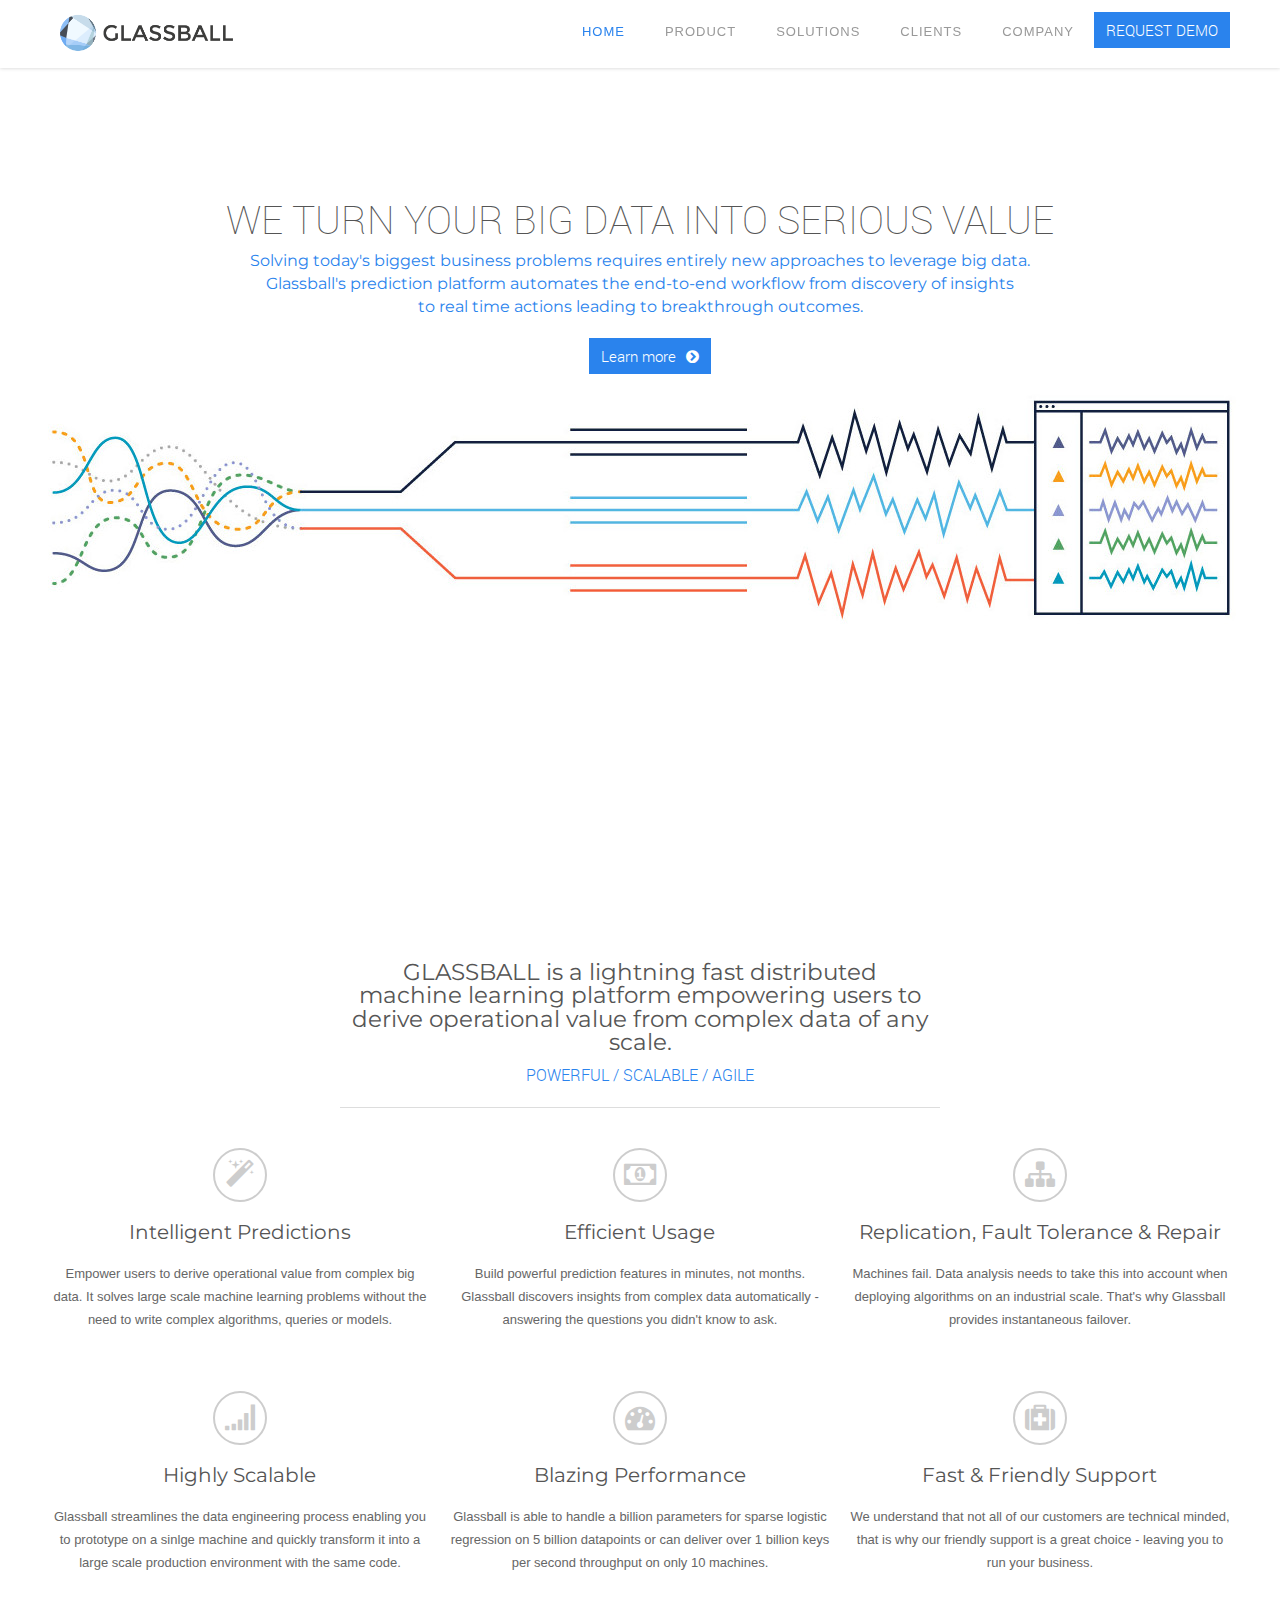
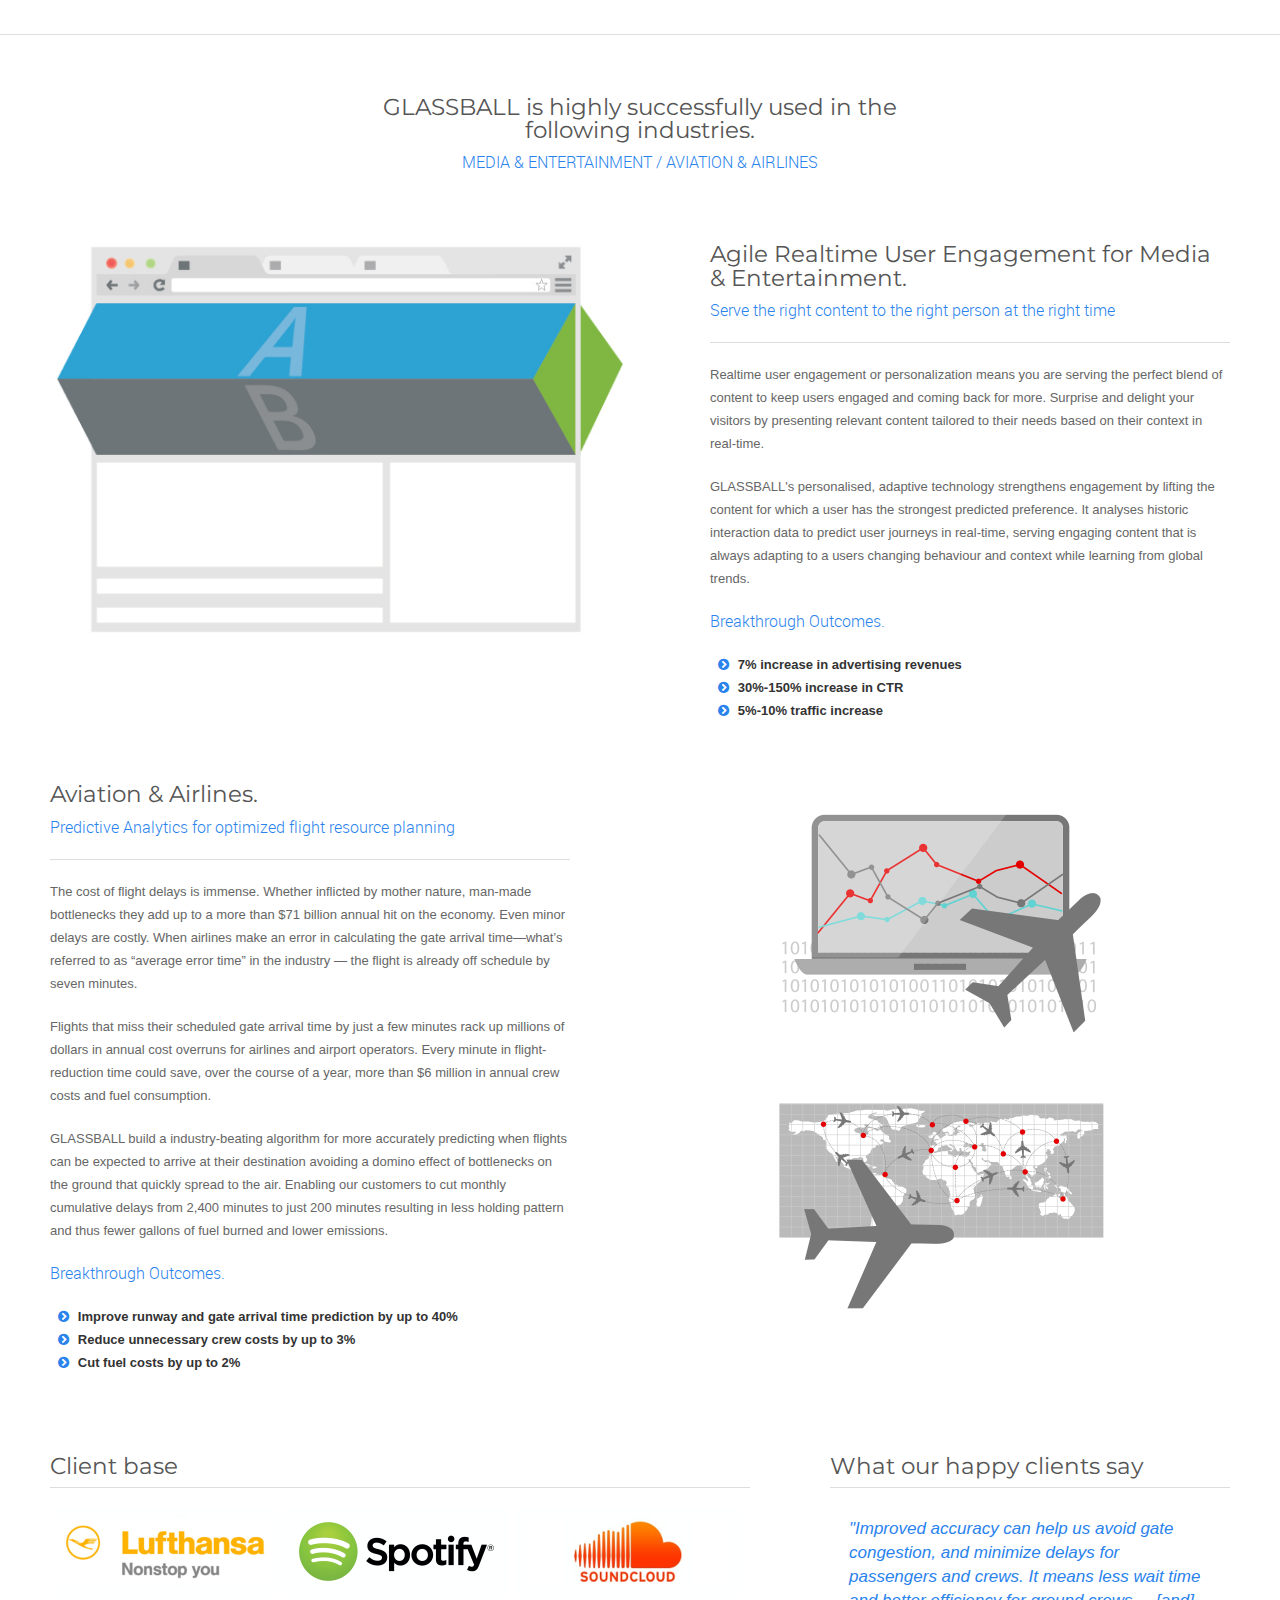
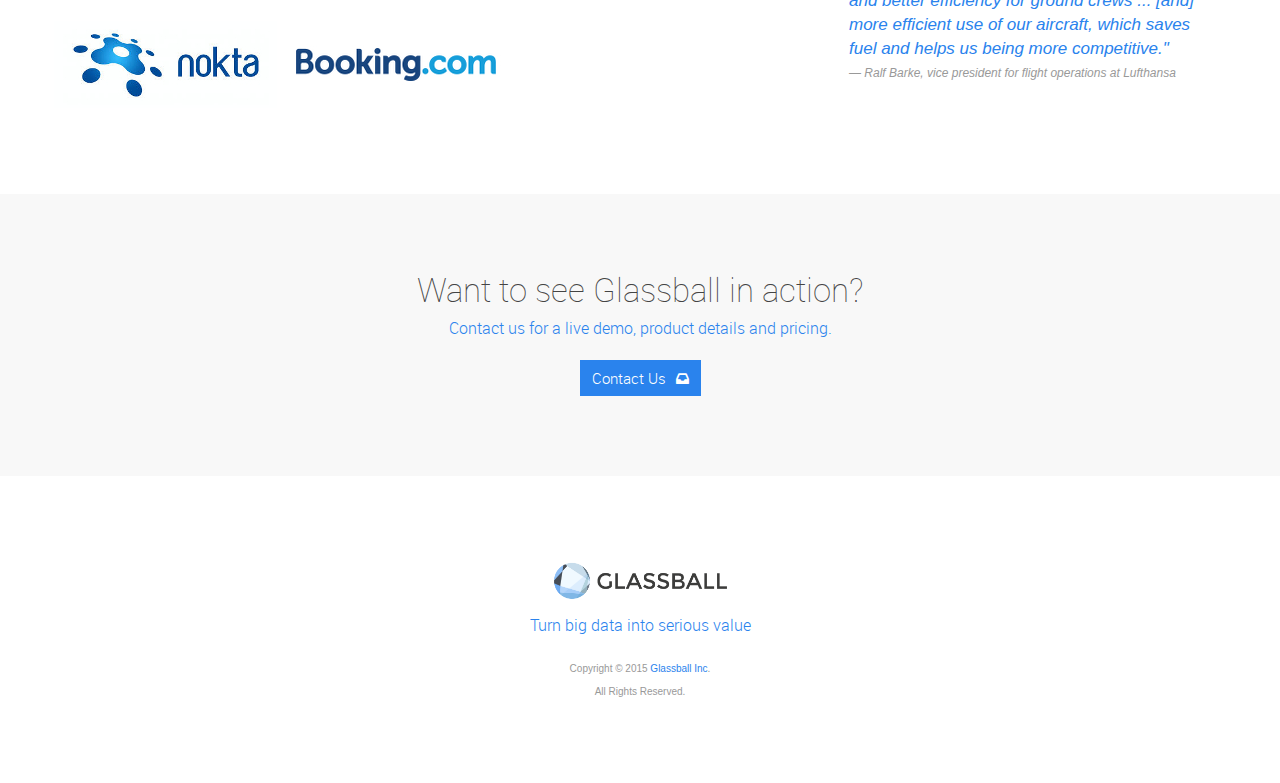
==== commit f65662b0: "changed copyright" ====
--- a/index.html
+++ b/index.html
@@ -305,7 +305,7 @@
                     <a href="index.html" class="logo"><img src="images/glassball.png" alt="glassball logo"></a>
                     <p class="entry-slogan">Turn big data into serious value</p>
             	</div><!-- close footer site branding -->                                                   
-				<p class="copyright">Copyright &copy; 2014 <a>Glassball Inc</a>. <br>All rights reserved.</p>                
+				<p class="copyright">Copyright &copy; 2015 <a>Glassball Inc</a>. <br>All rights reserved.</p>                
          	</div>
 		</div><!-- close container -->
 	</footer><!-- close footer -->
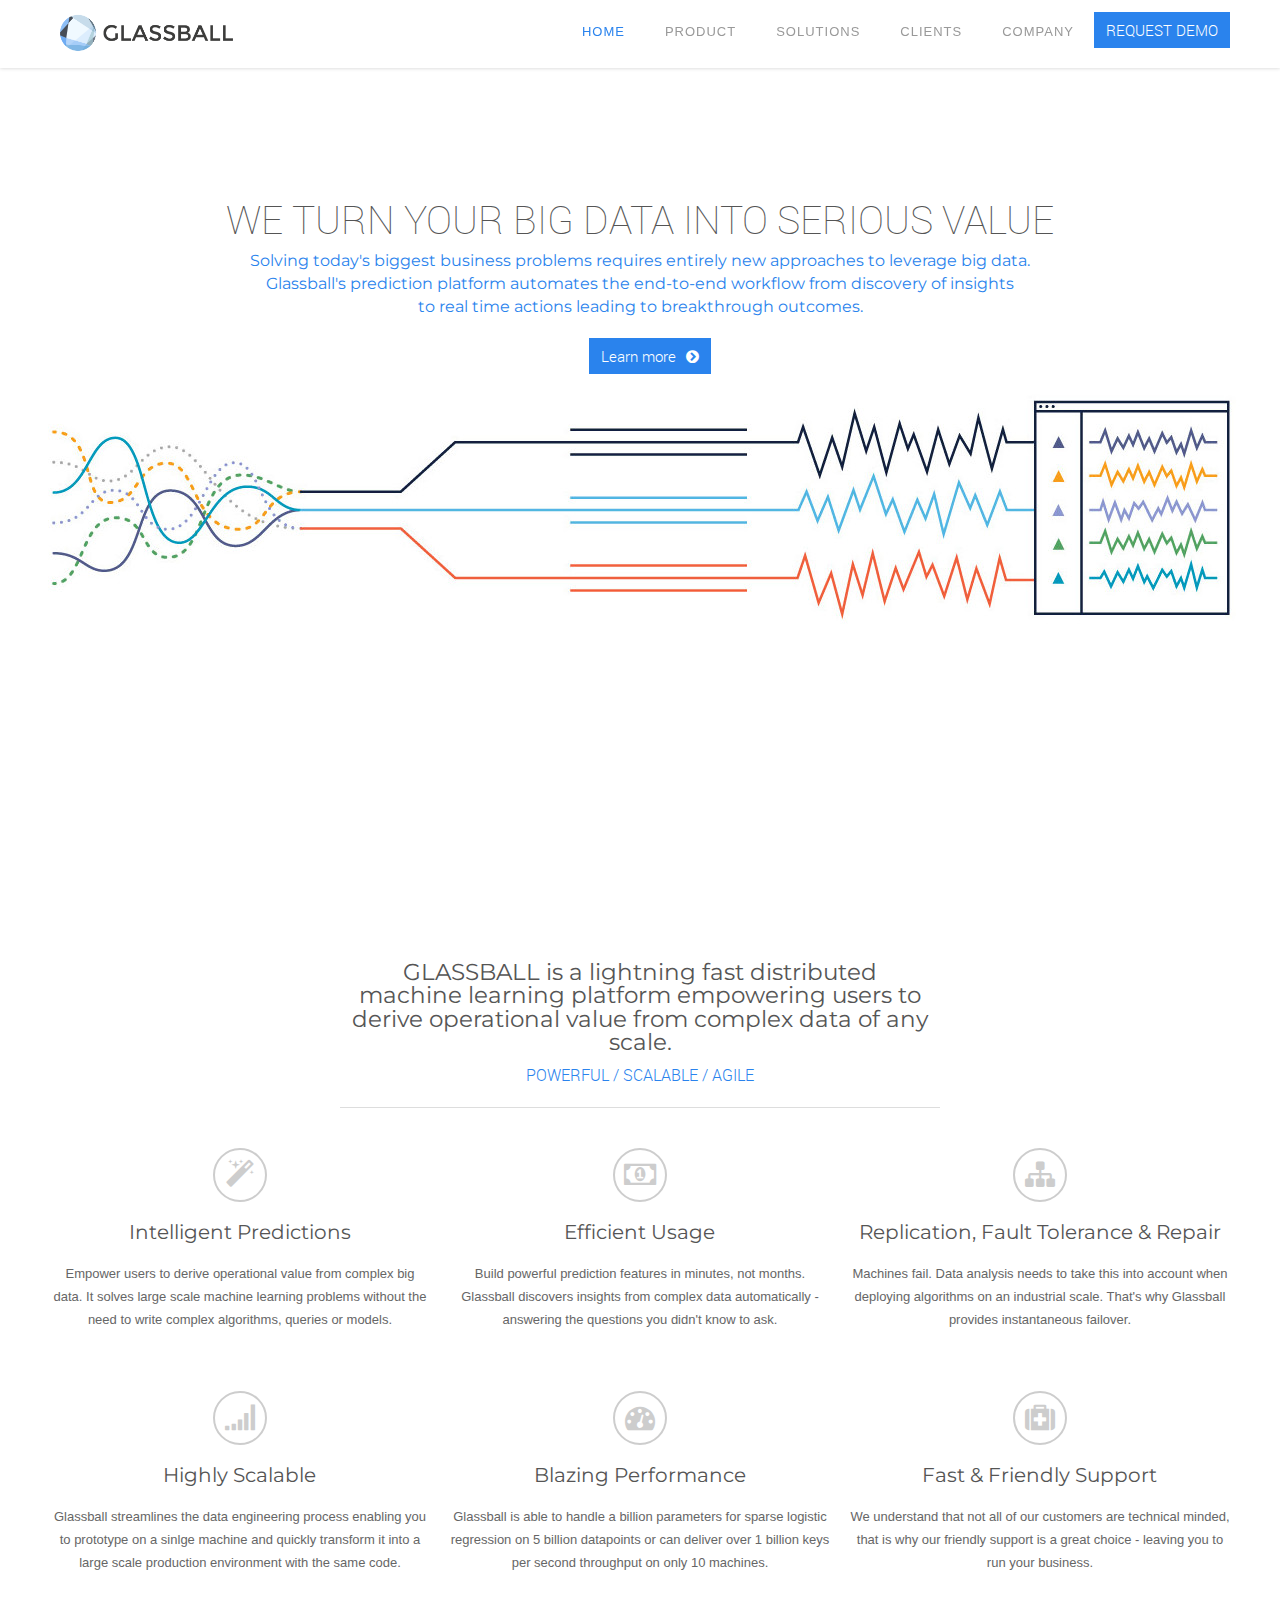
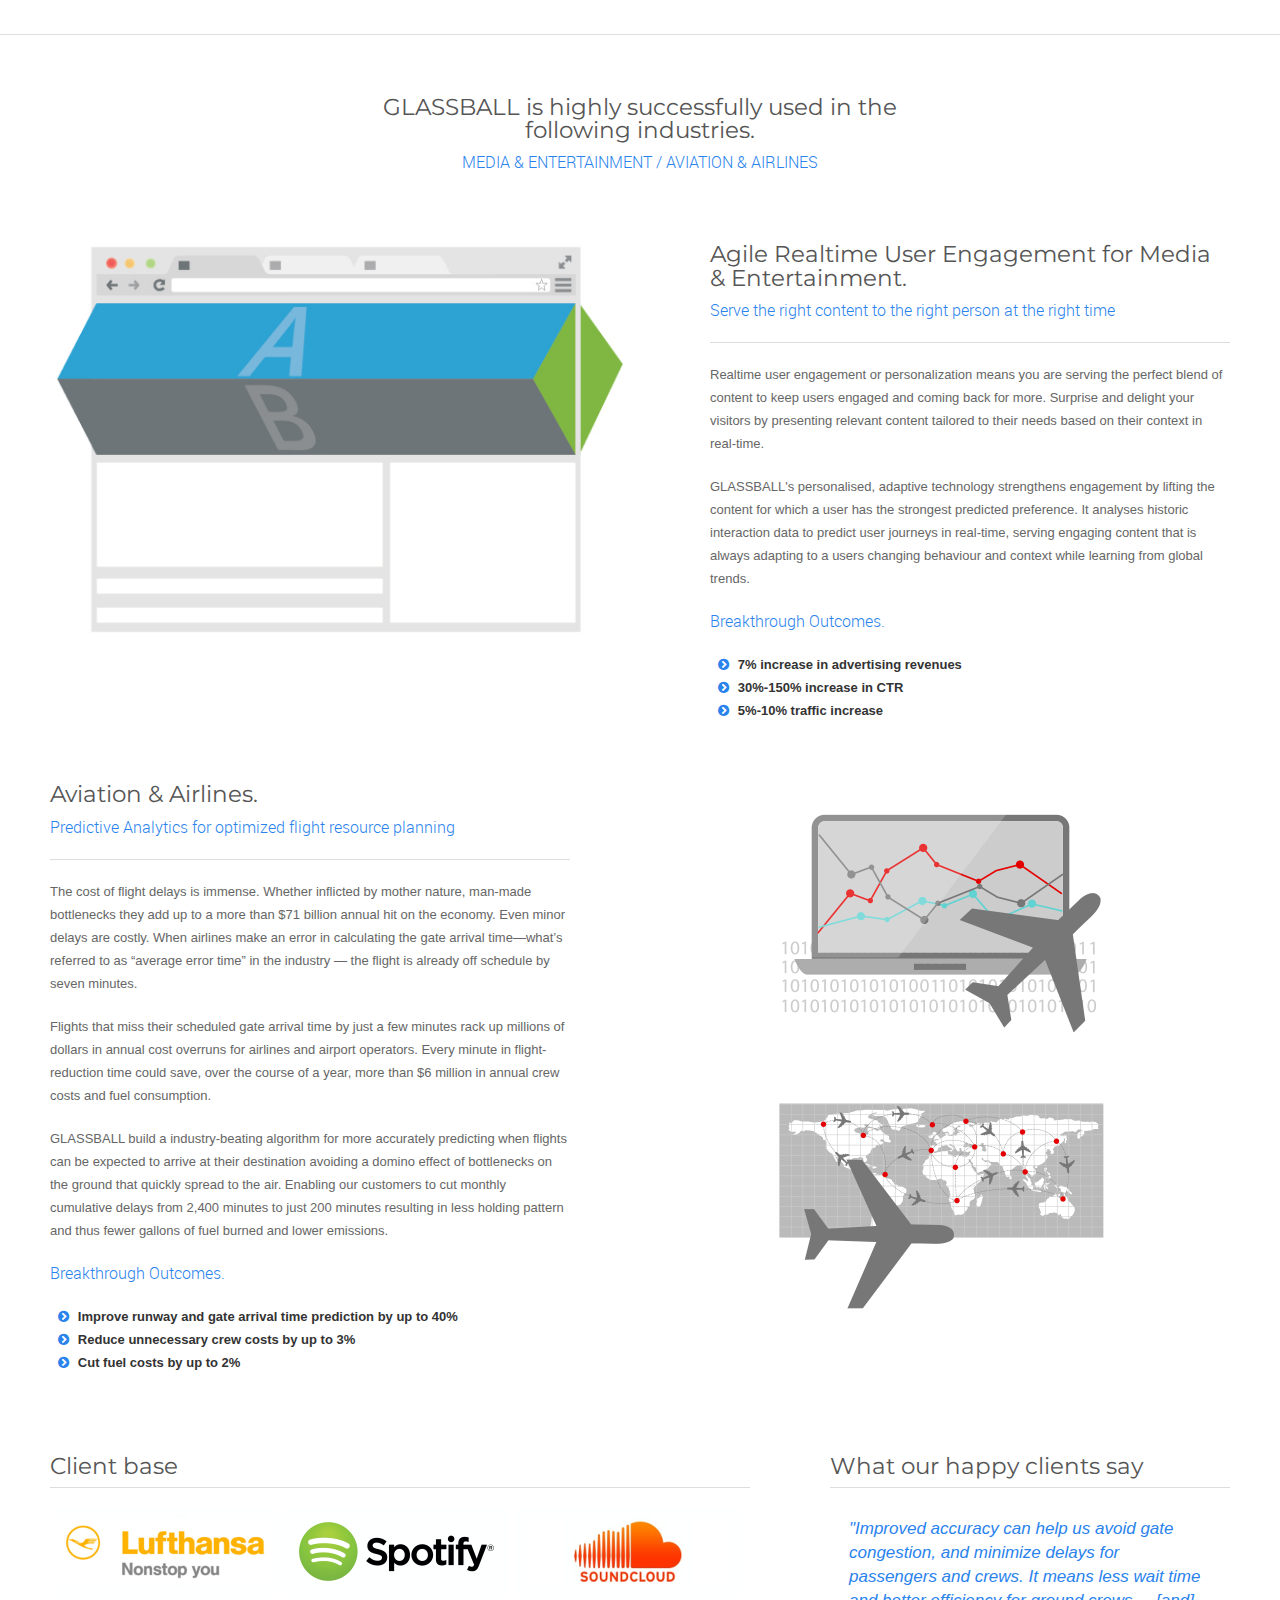
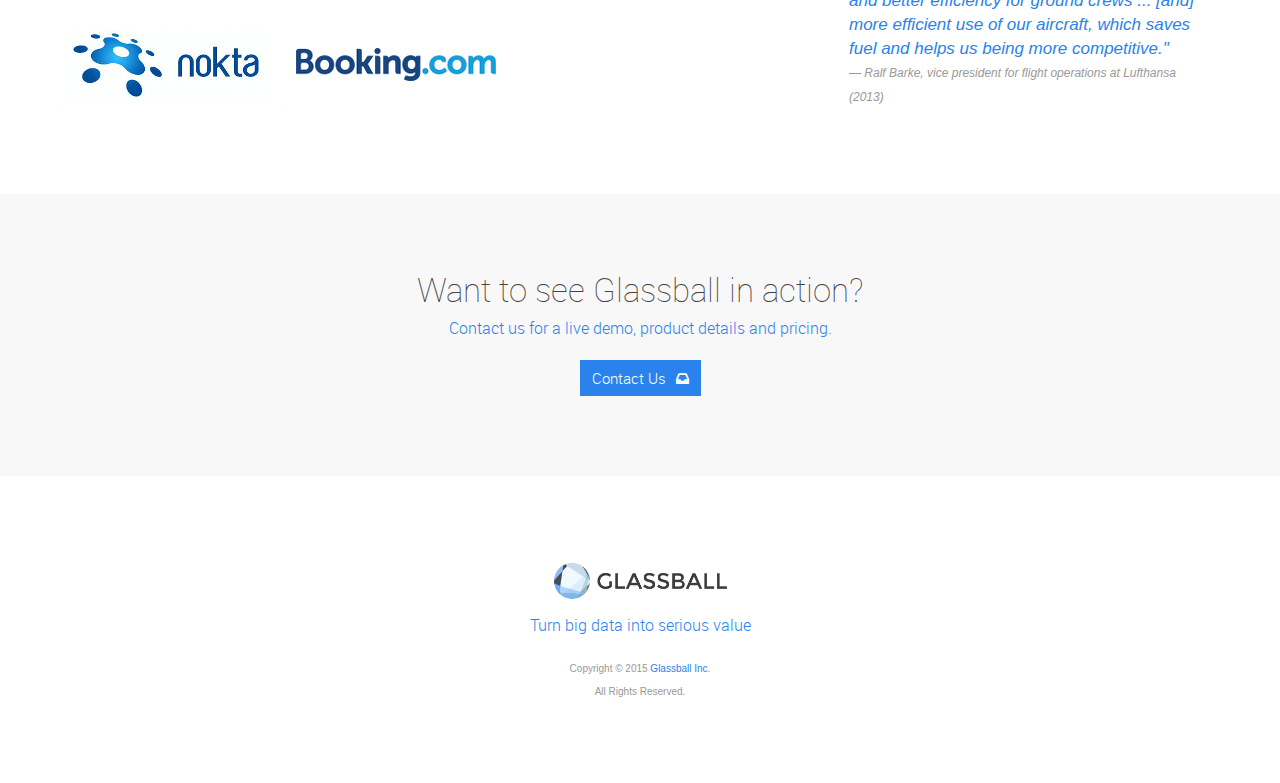
==== commit 0bafc667: "added date" ====
--- a/index.html
+++ b/index.html
@@ -274,7 +274,7 @@
                     <h2 class="entry-title">What our happy clients say</h2>
                     <!--<p class="entry-slogan"></p>-->
                 </header><!-- close entry header -->
-				<blockquote>&quot;Improved accuracy can help us avoid gate congestion, and minimize delays for passengers and crews. It means less wait time and better efficiency for ground crews ... [and] more efficient use of our aircraft, which saves fuel and helps us being more competitive.&quot;<cite> Ralf Barke, vice president for flight operations at Lufthansa</cite></blockquote>          
+				<blockquote>&quot;Improved accuracy can help us avoid gate congestion, and minimize delays for passengers and crews. It means less wait time and better efficiency for ground crews ... [and] more efficient use of our aircraft, which saves fuel and helps us being more competitive.&quot;<cite> Ralf Barke, vice president for flight operations at Lufthansa (2013)</cite></blockquote>          
                 
 			</div>            
 		</div><!-- close container -->
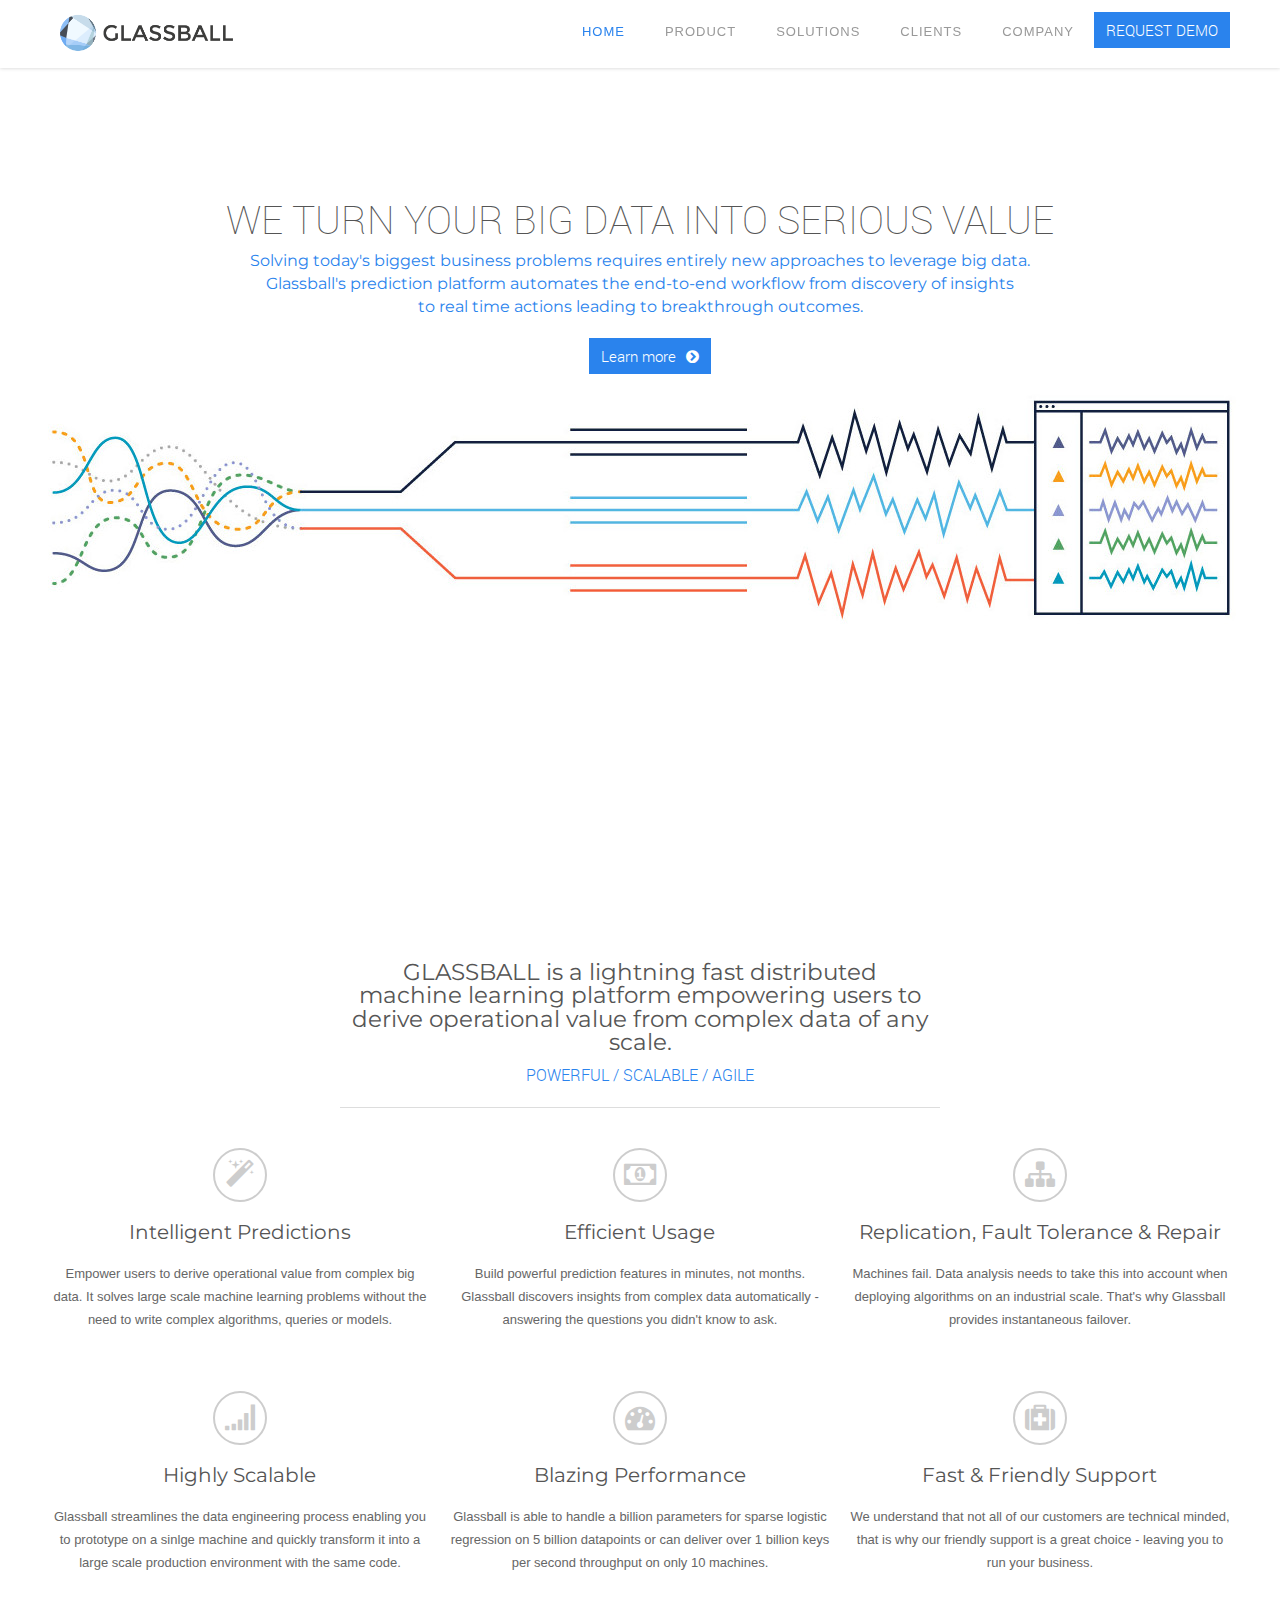
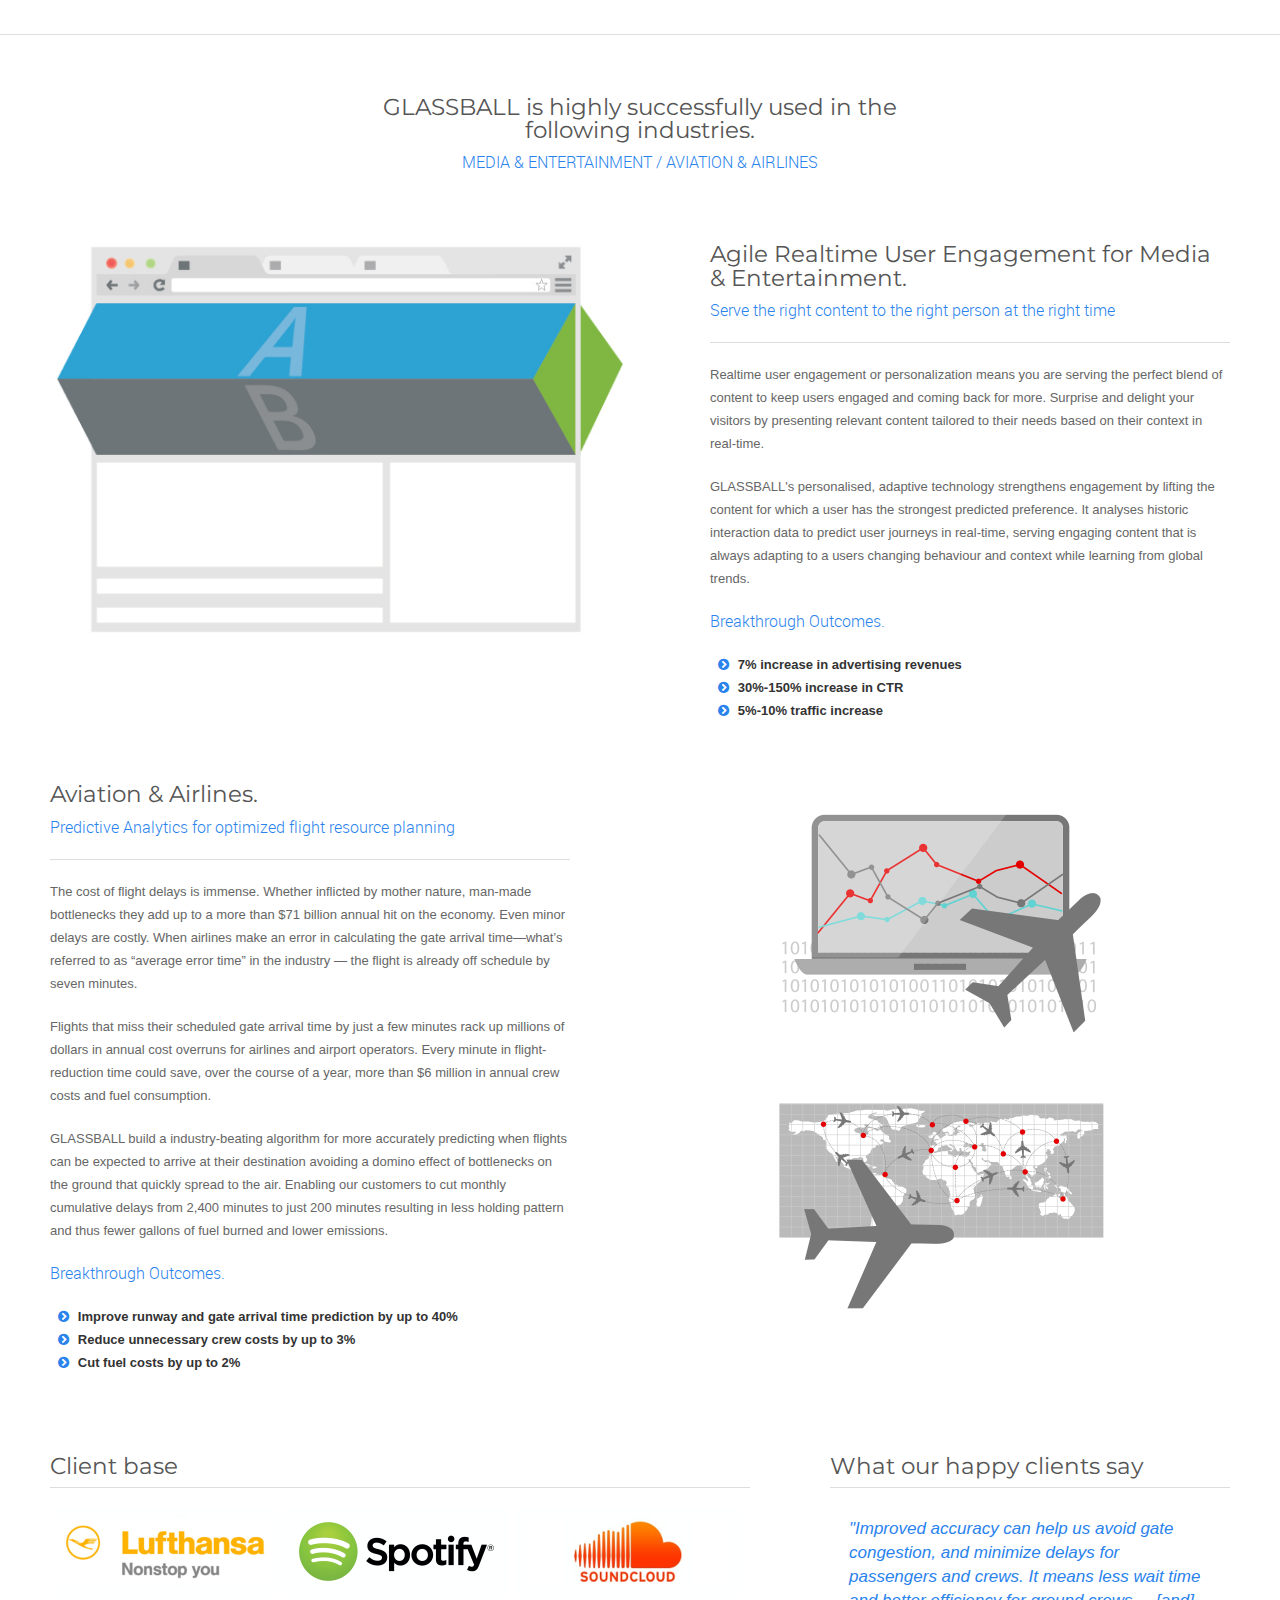
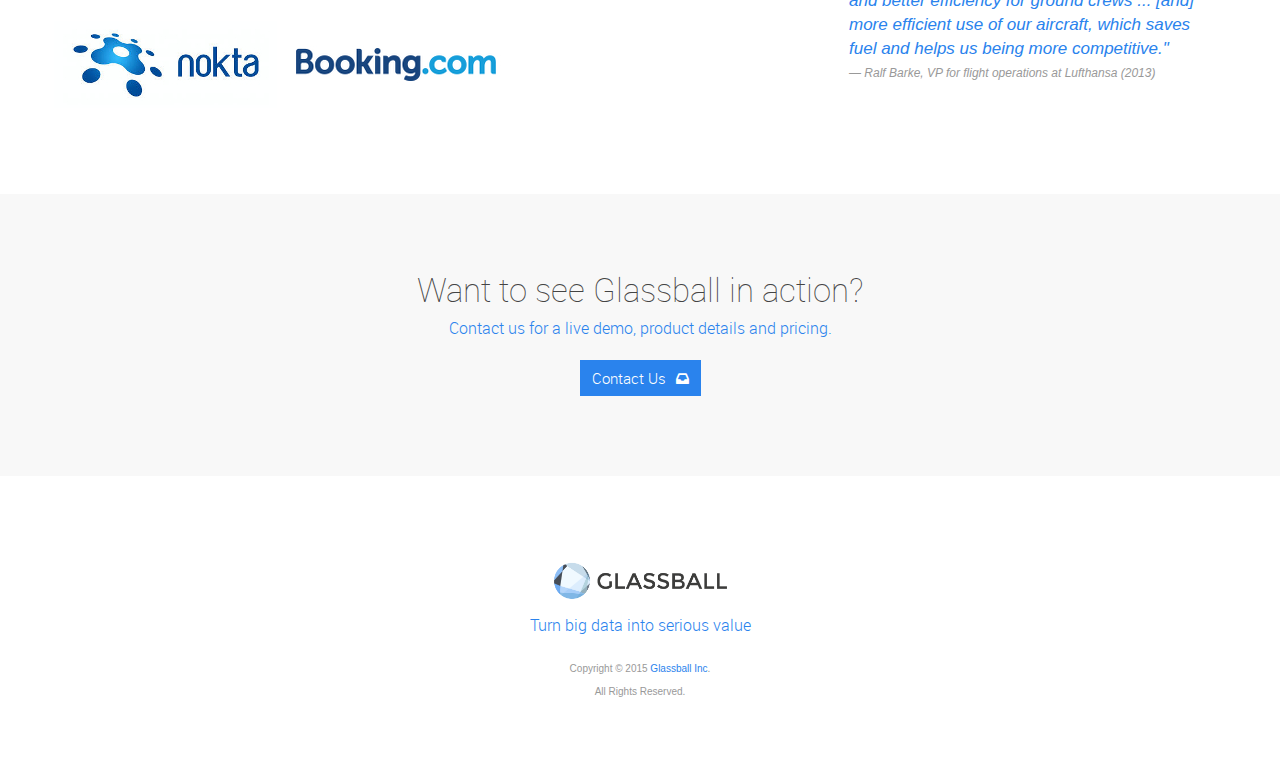
==== commit a4327272: "change breakline" ====
--- a/index.html
+++ b/index.html
@@ -274,7 +274,7 @@
                     <h2 class="entry-title">What our happy clients say</h2>
                     <!--<p class="entry-slogan"></p>-->
                 </header><!-- close entry header -->
-				<blockquote>&quot;Improved accuracy can help us avoid gate congestion, and minimize delays for passengers and crews. It means less wait time and better efficiency for ground crews ... [and] more efficient use of our aircraft, which saves fuel and helps us being more competitive.&quot;<cite> Ralf Barke, vice president for flight operations at Lufthansa (2013)</cite></blockquote>          
+				<blockquote>&quot;Improved accuracy can help us avoid gate congestion, and minimize delays for passengers and crews. It means less wait time and better efficiency for ground crews ... [and] more efficient use of our aircraft, which saves fuel and helps us being more competitive.&quot;<cite> Ralf Barke, VP for flight operations at Lufthansa (2013)</cite></blockquote>          
                 
 			</div>            
 		</div><!-- close container -->
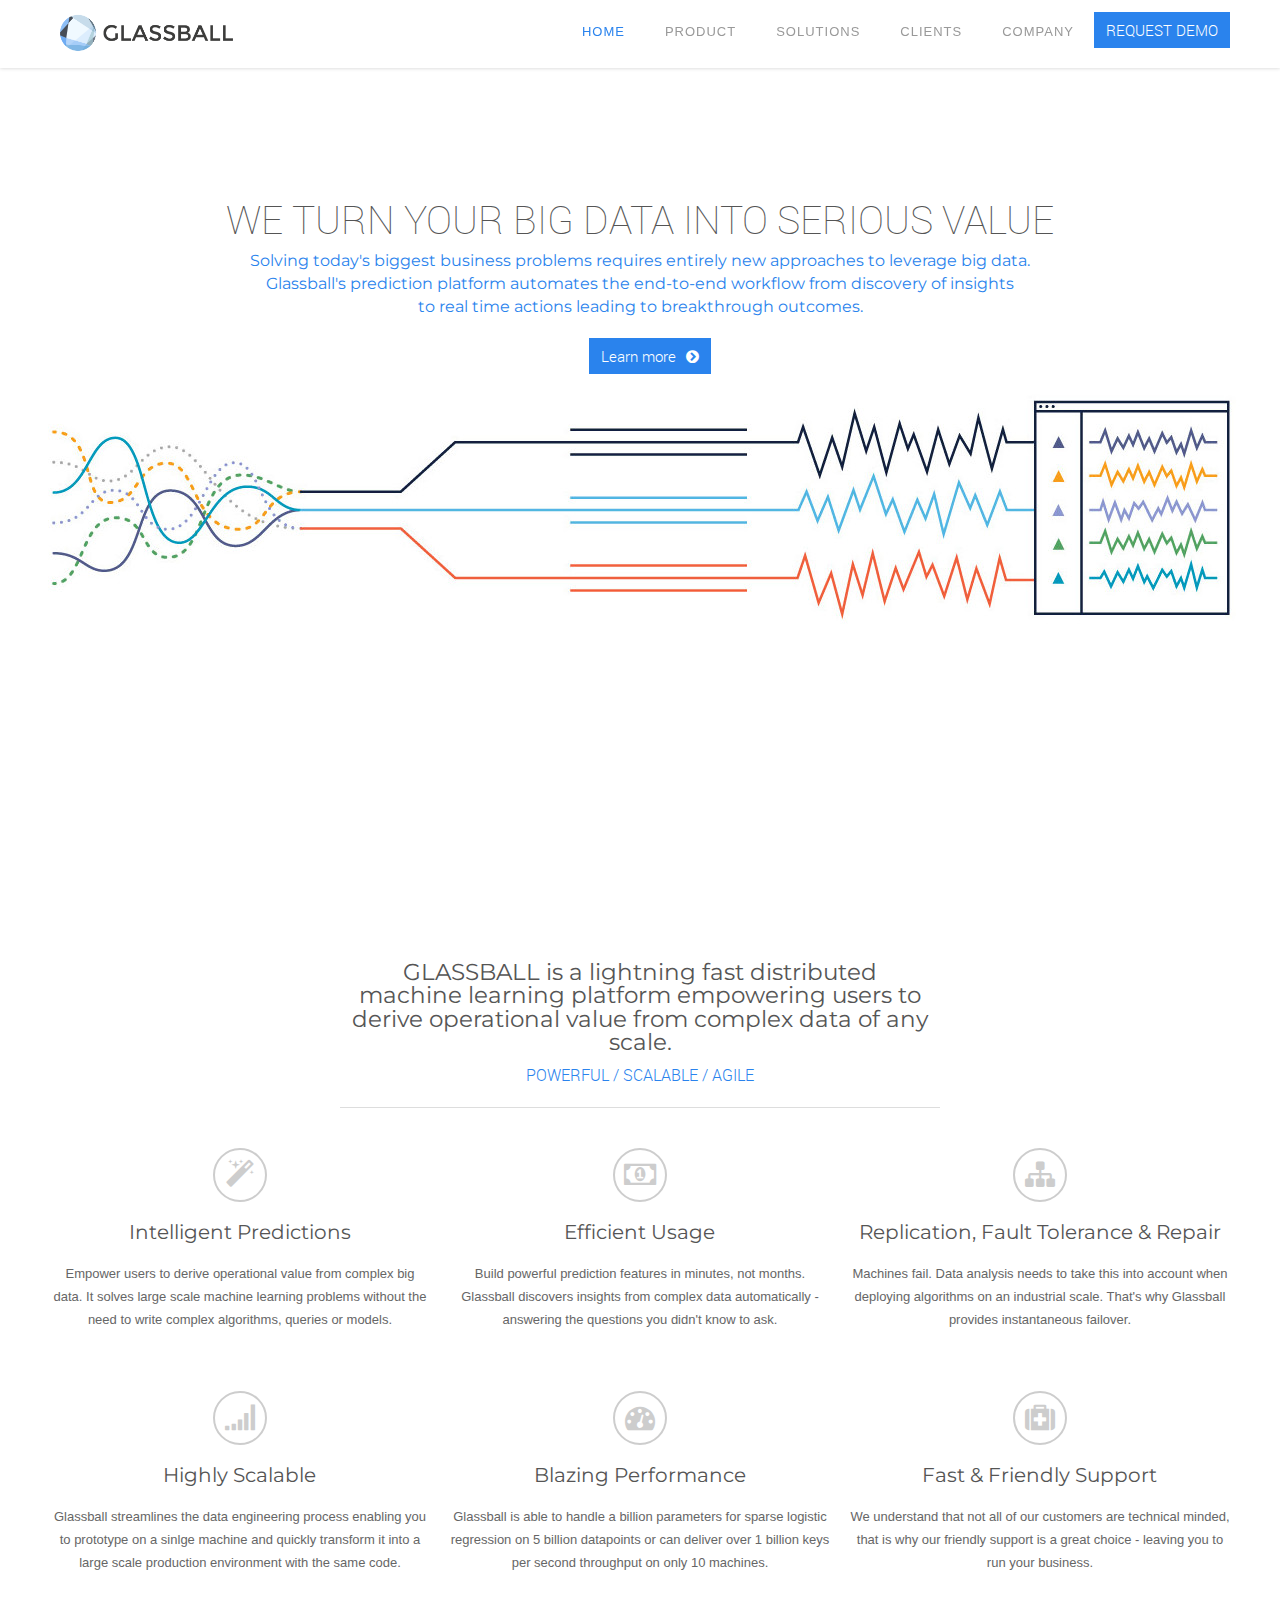
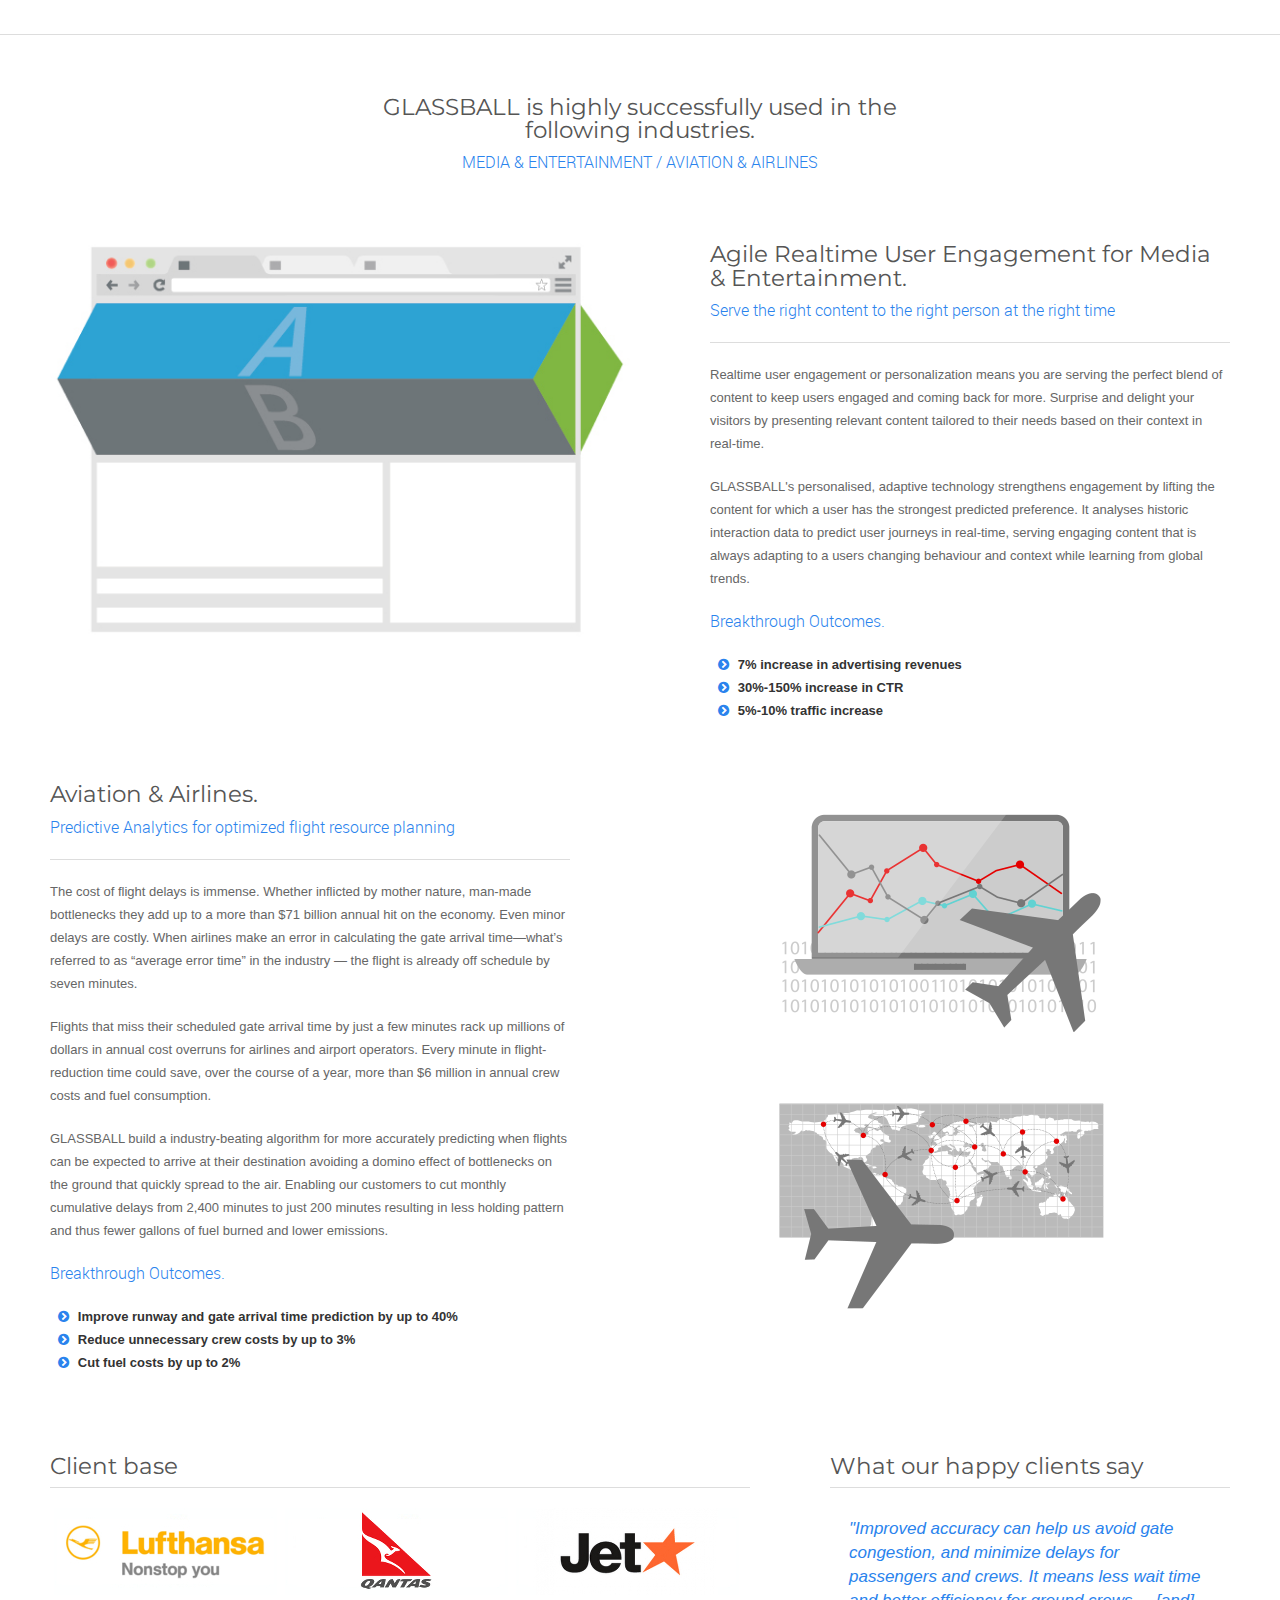
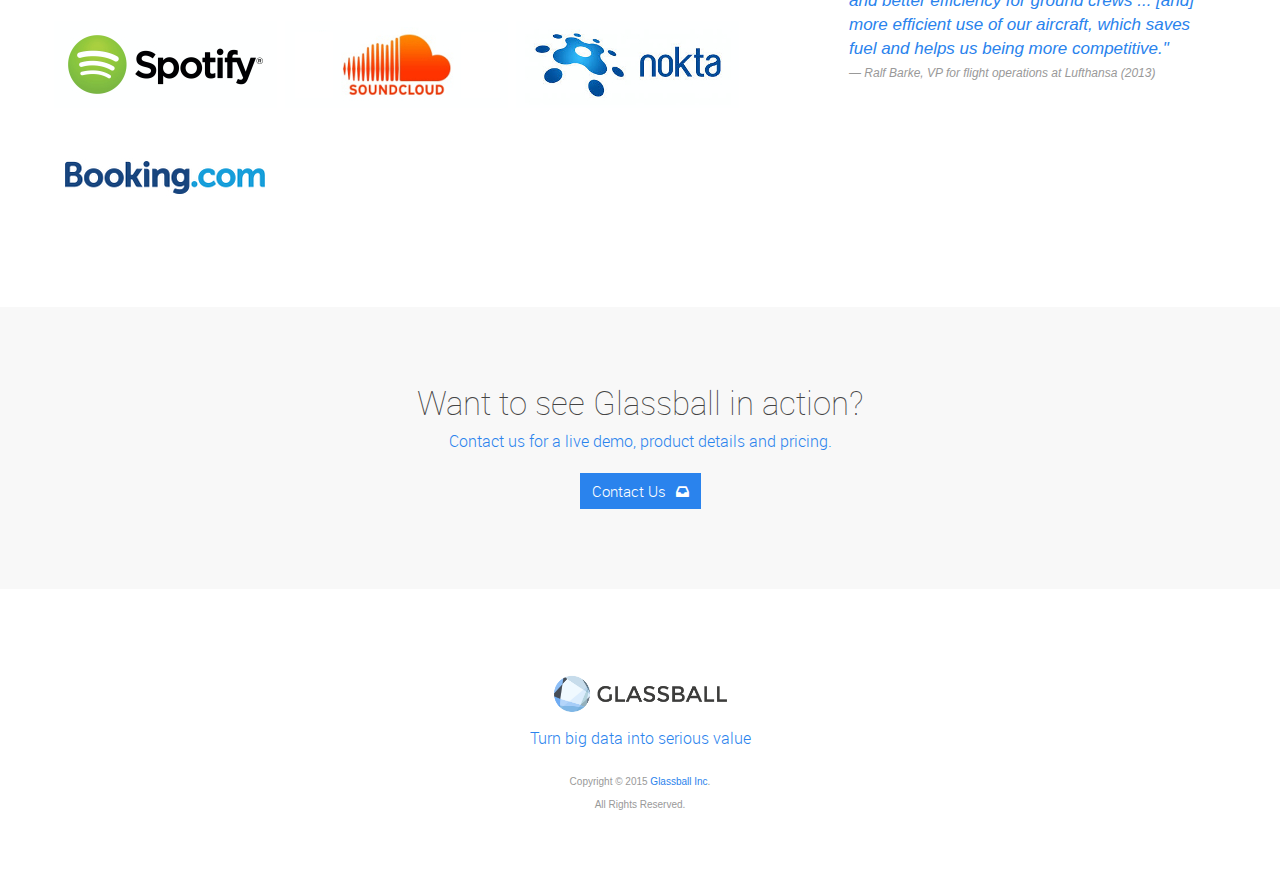
==== commit 99cb41be: "added new logos" ====
--- a/index.html
+++ b/index.html
@@ -249,16 +249,22 @@
                         <div class="clr"></div>
                         <ul class="ff-items">
                             <li class="ff-items">
-                                    <img src="images/lh-logo.jpg" alt="glassball client LH"/>
-                            </li>
-                            <li class="ff-items">
-                                    <img src="images/spot-logo.jpg" alt="glassball client spot"/>
-                            </li>
-                            <li class="ff-items">
-                                    <img src="images/sc-logo.jpg" alt="glassball client sc"/>
-                            </li>
-                            <li class="ff-items">
-                                    <img src="images/nok-logo.jpg" alt="glassball client nokta"/>
+                                    <img src="images/lh-logo.jpg" alt="glassball client Lufthansa"/>
+                            </li>
+                            <li class="ff-items">
+                                    <img src="images/qa-logo.jpg" alt="glassball client Qantas Airlines"/>
+                            </li>
+                            <li class="ff-items">
+                                    <img src="images/js-logo.jpg" alt="glassball client Qantas JetStar"/>
+                            </li>
+                            <li class="ff-items">
+                                    <img src="images/spot-logo.jpg" alt="glassball client Spotify"/>
+                            </li>
+                            <li class="ff-items">
+                                    <img src="images/sc-logo.jpg" alt="glassball client Soundcloud"/>
+                            </li>
+                            <li class="ff-items">
+                                    <img src="images/nok-logo.jpg" alt="glassball client Nokta"/>
                             </li>
                              <li class="ff-items">
                                     <img src="images/booking-logo.jpg" alt="glassball client booking"/>
@@ -319,15 +325,10 @@
     <script type="text/javascript">
     /* <![CDATA[ */
 		
-		(function($){
-	
-		"use strict";
-    		
+		(function($){	
+		"use strict";    		
 			$(document).ready(function(){
-	
-
-			});
-			
+			});			
 		})(jQuery);
 		
 	 /* ]]> */	
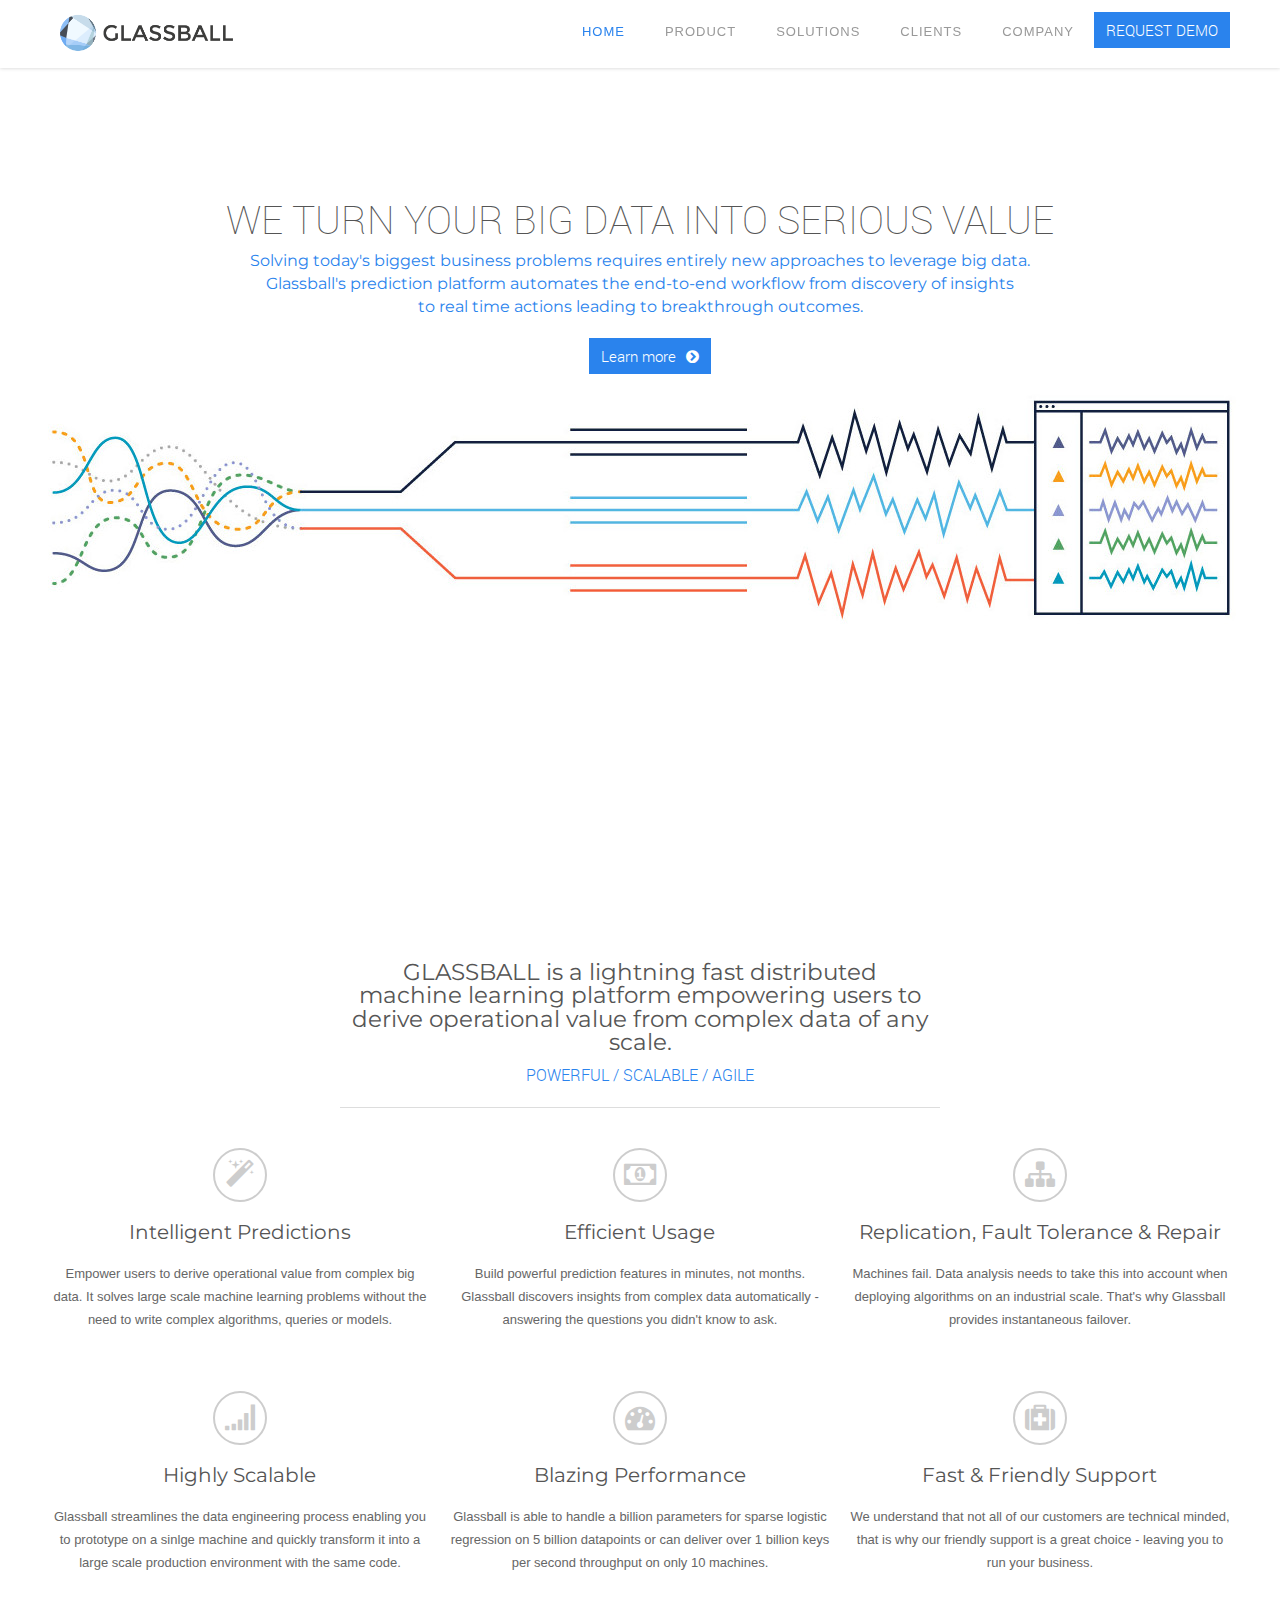
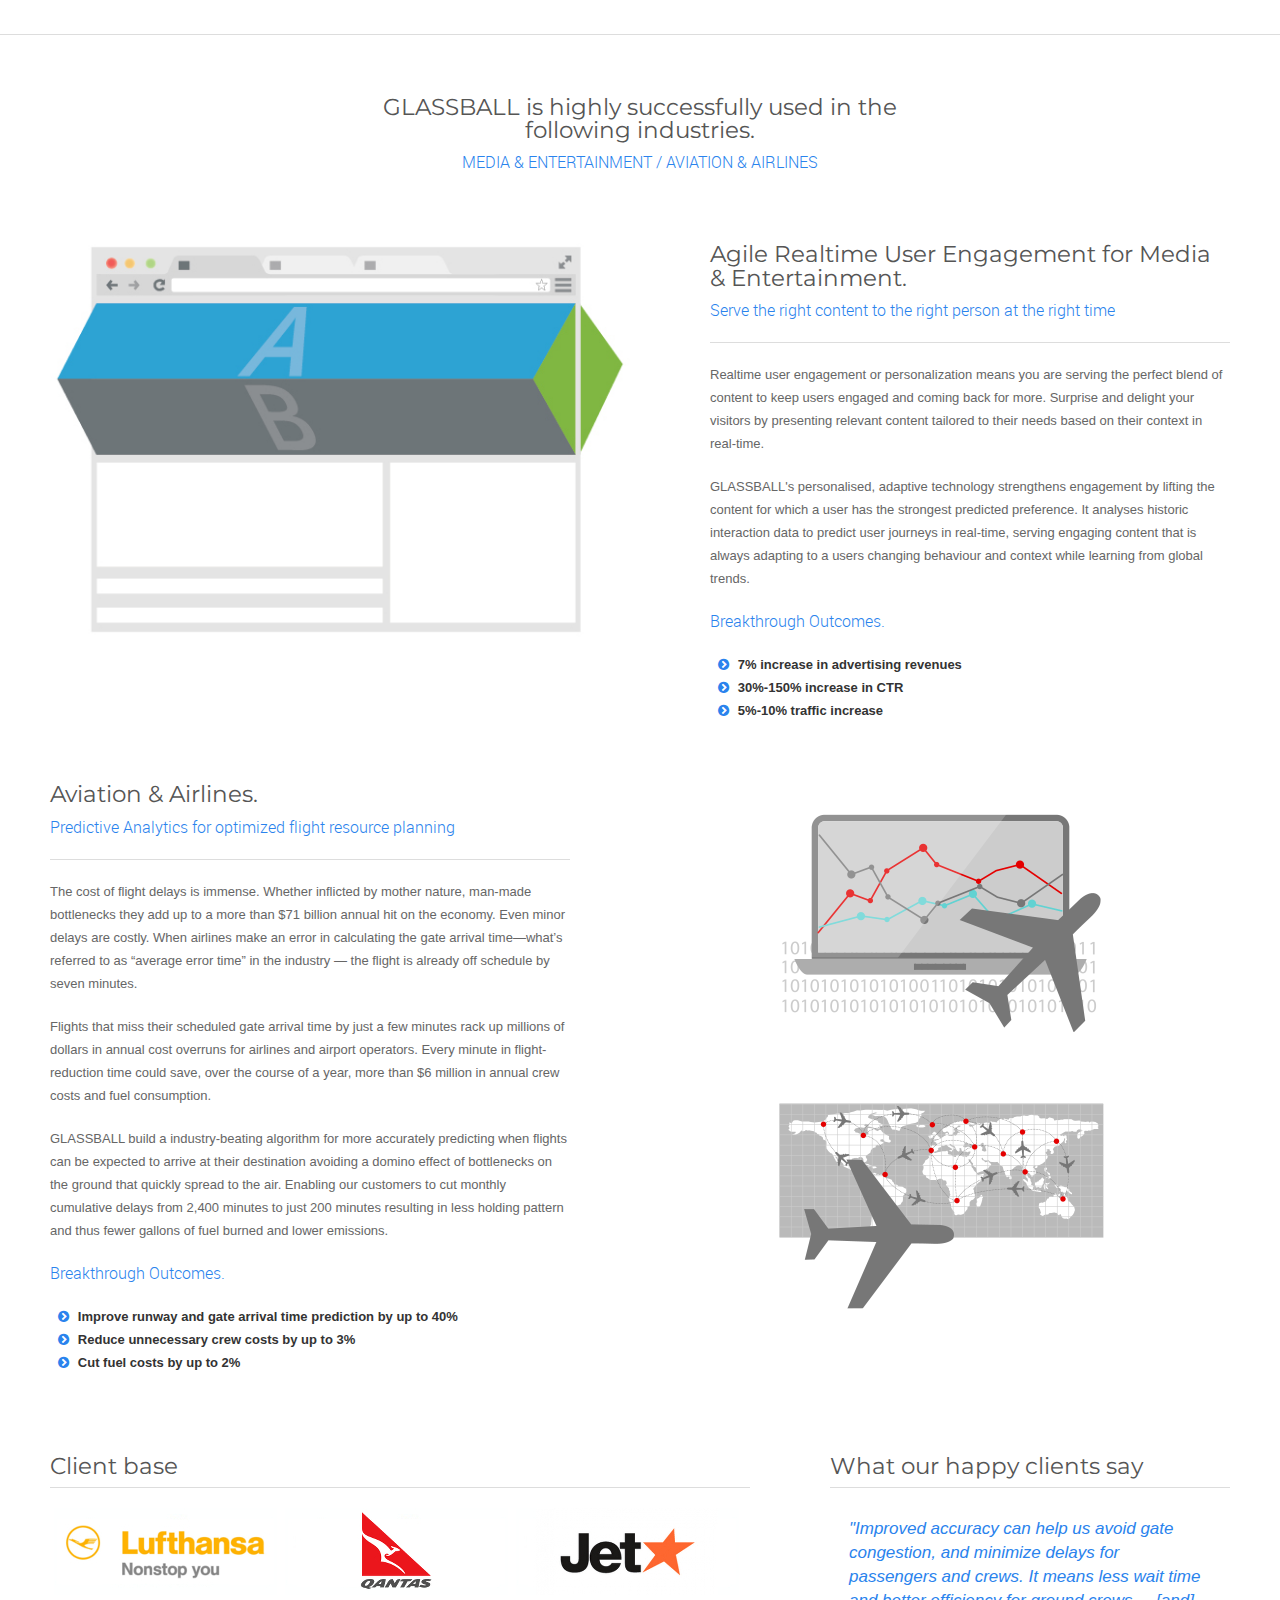
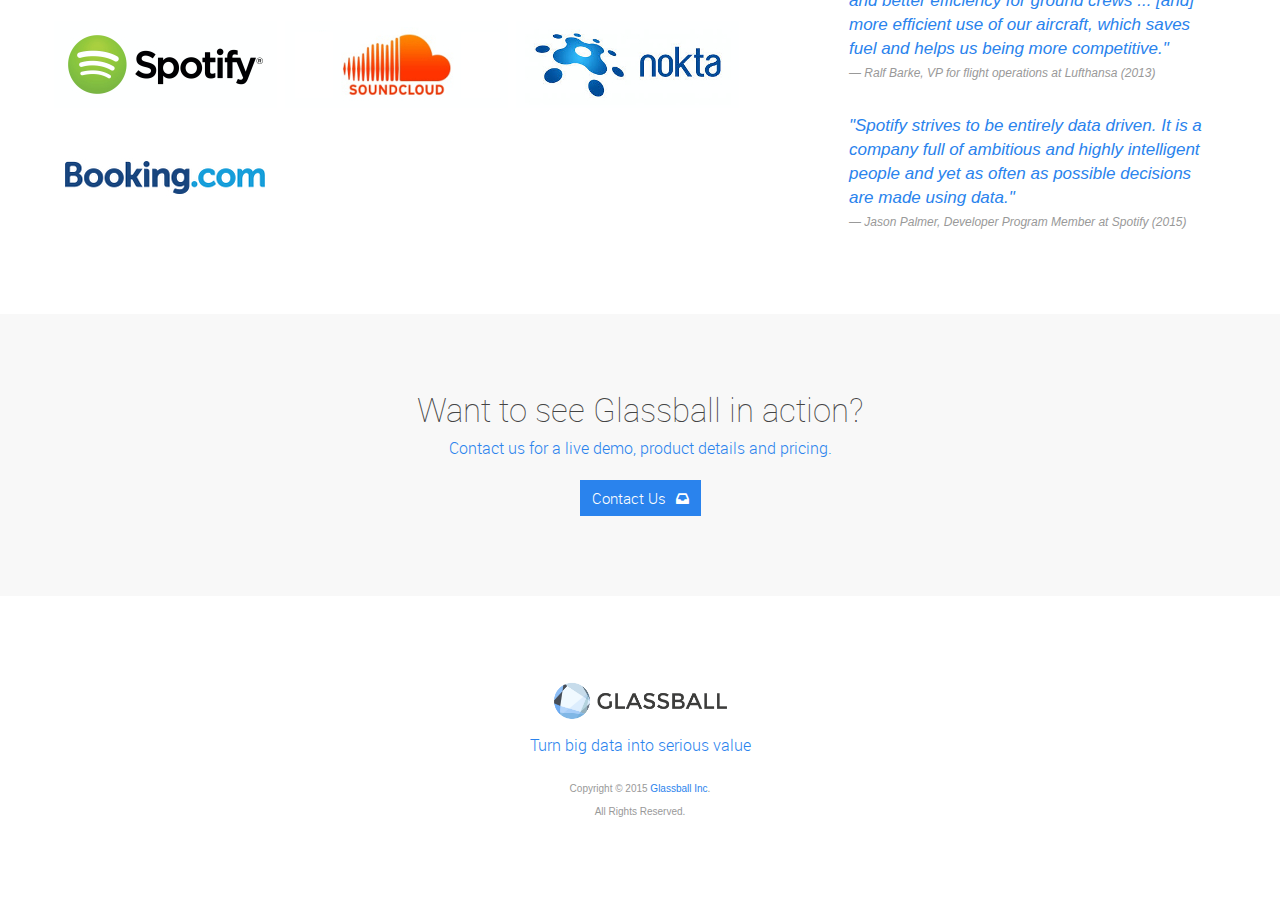
==== commit 2b9eaa7a: "added comment" ====
--- a/index.html
+++ b/index.html
@@ -255,7 +255,7 @@
                                     <img src="images/qa-logo.jpg" alt="glassball client Qantas Airlines"/>
                             </li>
                             <li class="ff-items">
-                                    <img src="images/js-logo.jpg" alt="glassball client Qantas JetStar"/>
+                                    <img src="images/js-logo.jpg" alt="glassball client JetStar"/>
                             </li>
                             <li class="ff-items">
                                     <img src="images/spot-logo.jpg" alt="glassball client Spotify"/>
@@ -280,8 +280,8 @@
                     <h2 class="entry-title">What our happy clients say</h2>
                     <!--<p class="entry-slogan"></p>-->
                 </header><!-- close entry header -->
-				<blockquote>&quot;Improved accuracy can help us avoid gate congestion, and minimize delays for passengers and crews. It means less wait time and better efficiency for ground crews ... [and] more efficient use of our aircraft, which saves fuel and helps us being more competitive.&quot;<cite> Ralf Barke, VP for flight operations at Lufthansa (2013)</cite></blockquote>          
-                
+				<blockquote>&quot;Improved accuracy can help us avoid gate congestion, and minimize delays for passengers and crews. It means less wait time and better efficiency for ground crews ... [and] more efficient use of our aircraft, which saves fuel and helps us being more competitive.&quot;<cite> Ralf Barke, VP for flight operations at Lufthansa (2013)</cite></blockquote>
+                <blockquote>&quot;Spotify strives to be entirely data driven. It is a company full of ambitious and highly intelligent people and yet as often as possible decisions are made using data.&quot;<cite> Jason Palmer, Developer Program Member at Spotify (2015)</cite></blockquote>                
 			</div>            
 		</div><!-- close container -->
 	</section><!-- close gallery section -->
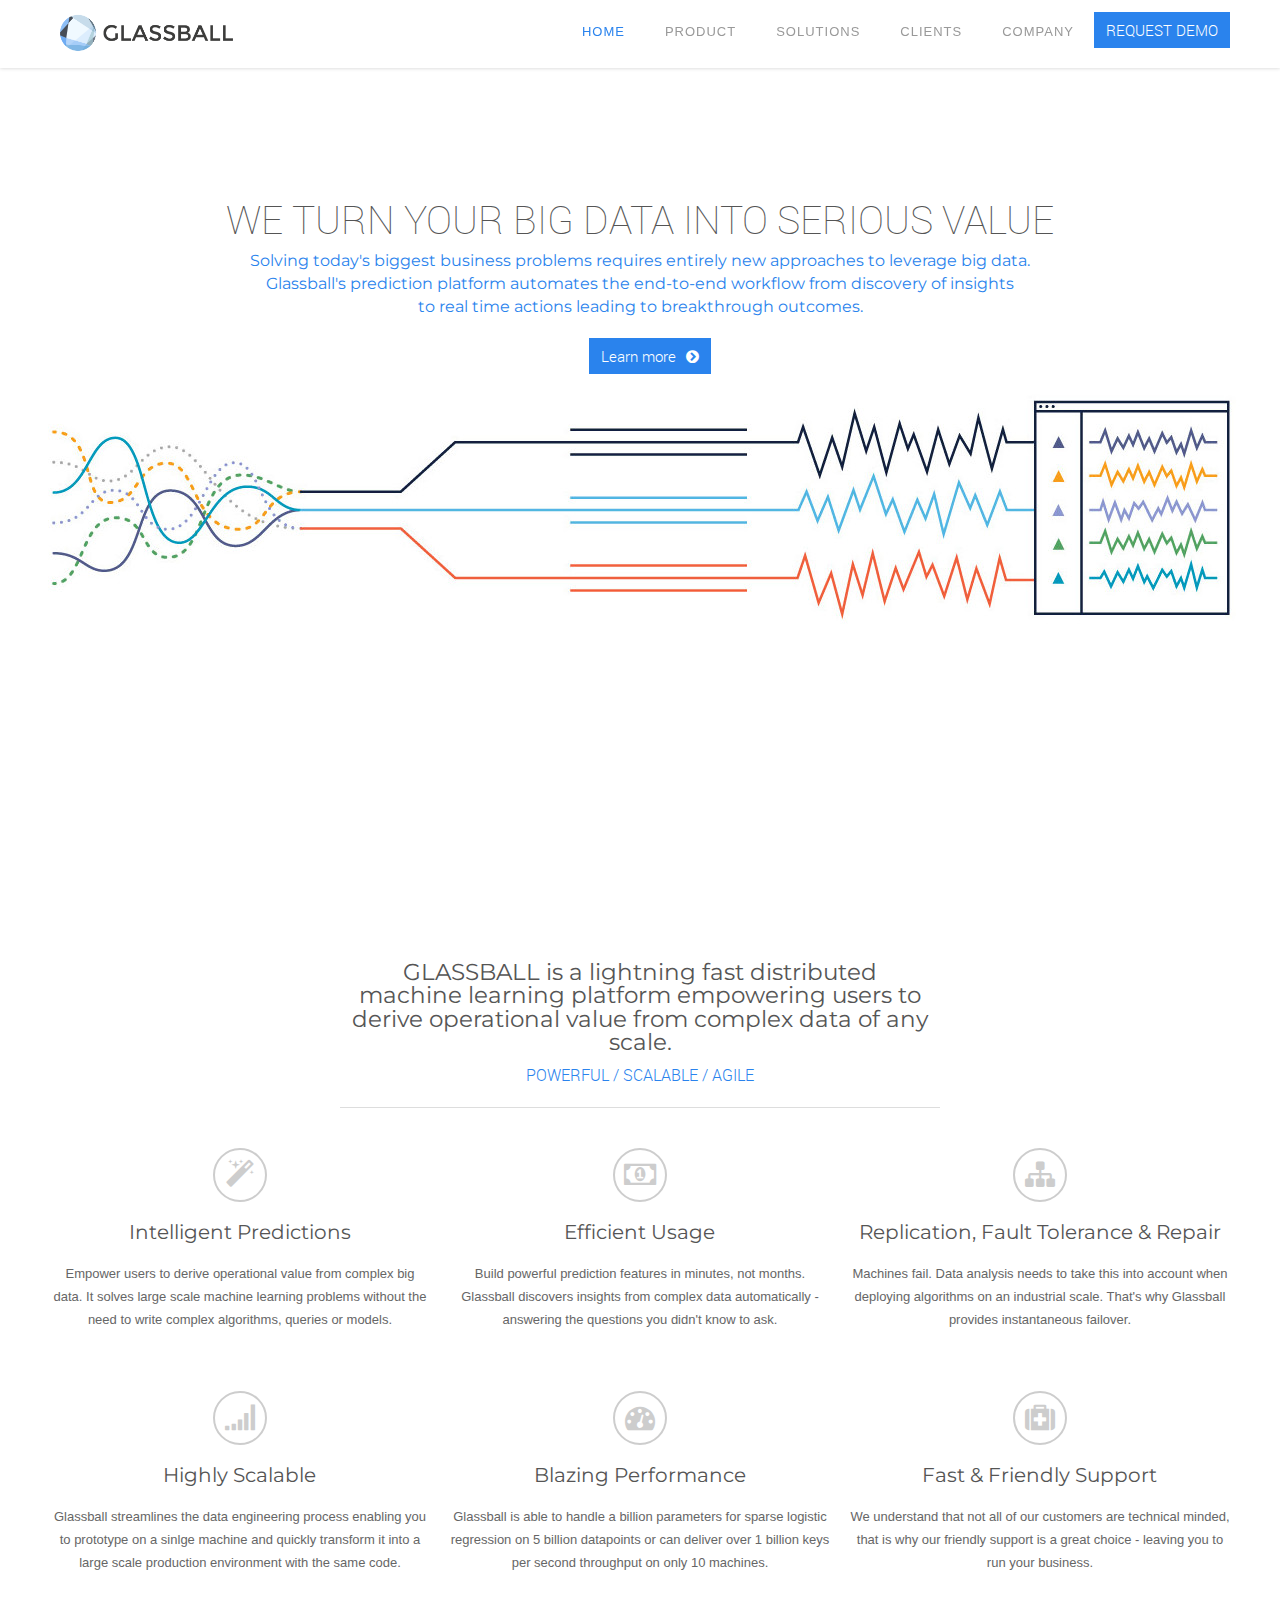
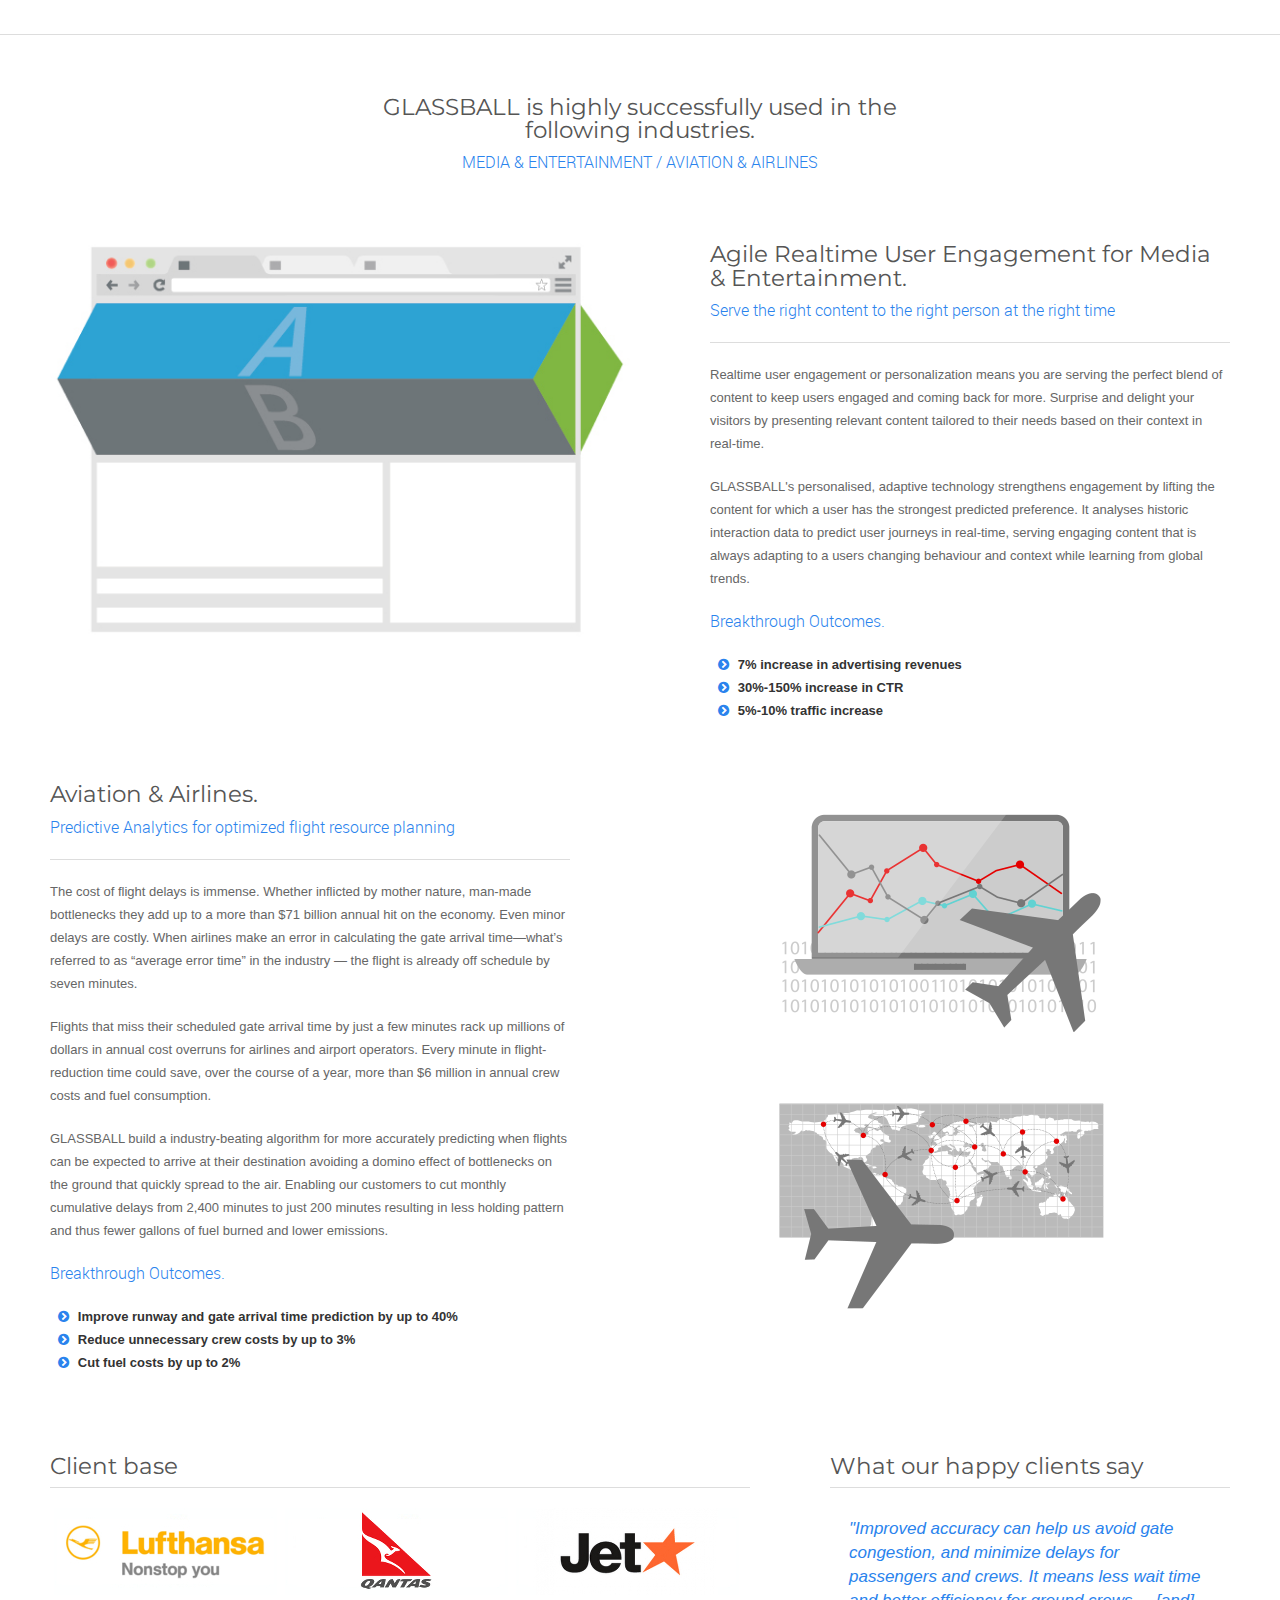
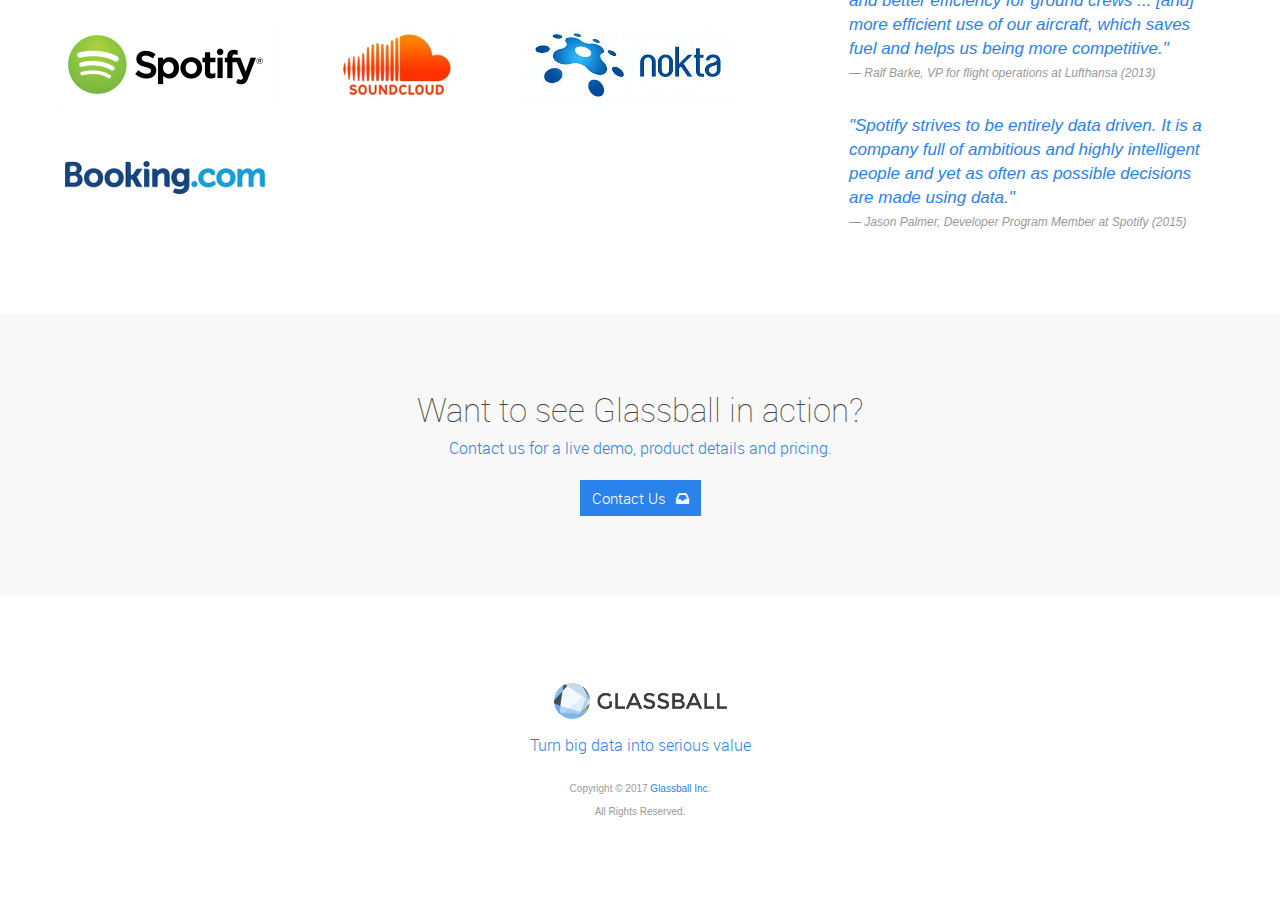
==== commit 7d2127c6: "updated dates" ====
--- a/index.html
+++ b/index.html
@@ -311,7 +311,7 @@
                     <a href="index.html" class="logo"><img src="images/glassball.png" alt="glassball logo"></a>
                     <p class="entry-slogan">Turn big data into serious value</p>
             	</div><!-- close footer site branding -->                                                   
-				<p class="copyright">Copyright &copy; 2015 <a>Glassball Inc</a>. <br>All rights reserved.</p>                
+				<p class="copyright">Copyright &copy; 2017 <a>Glassball Inc</a>. <br>All rights reserved.</p>                
          	</div>
 		</div><!-- close container -->
 	</footer><!-- close footer -->
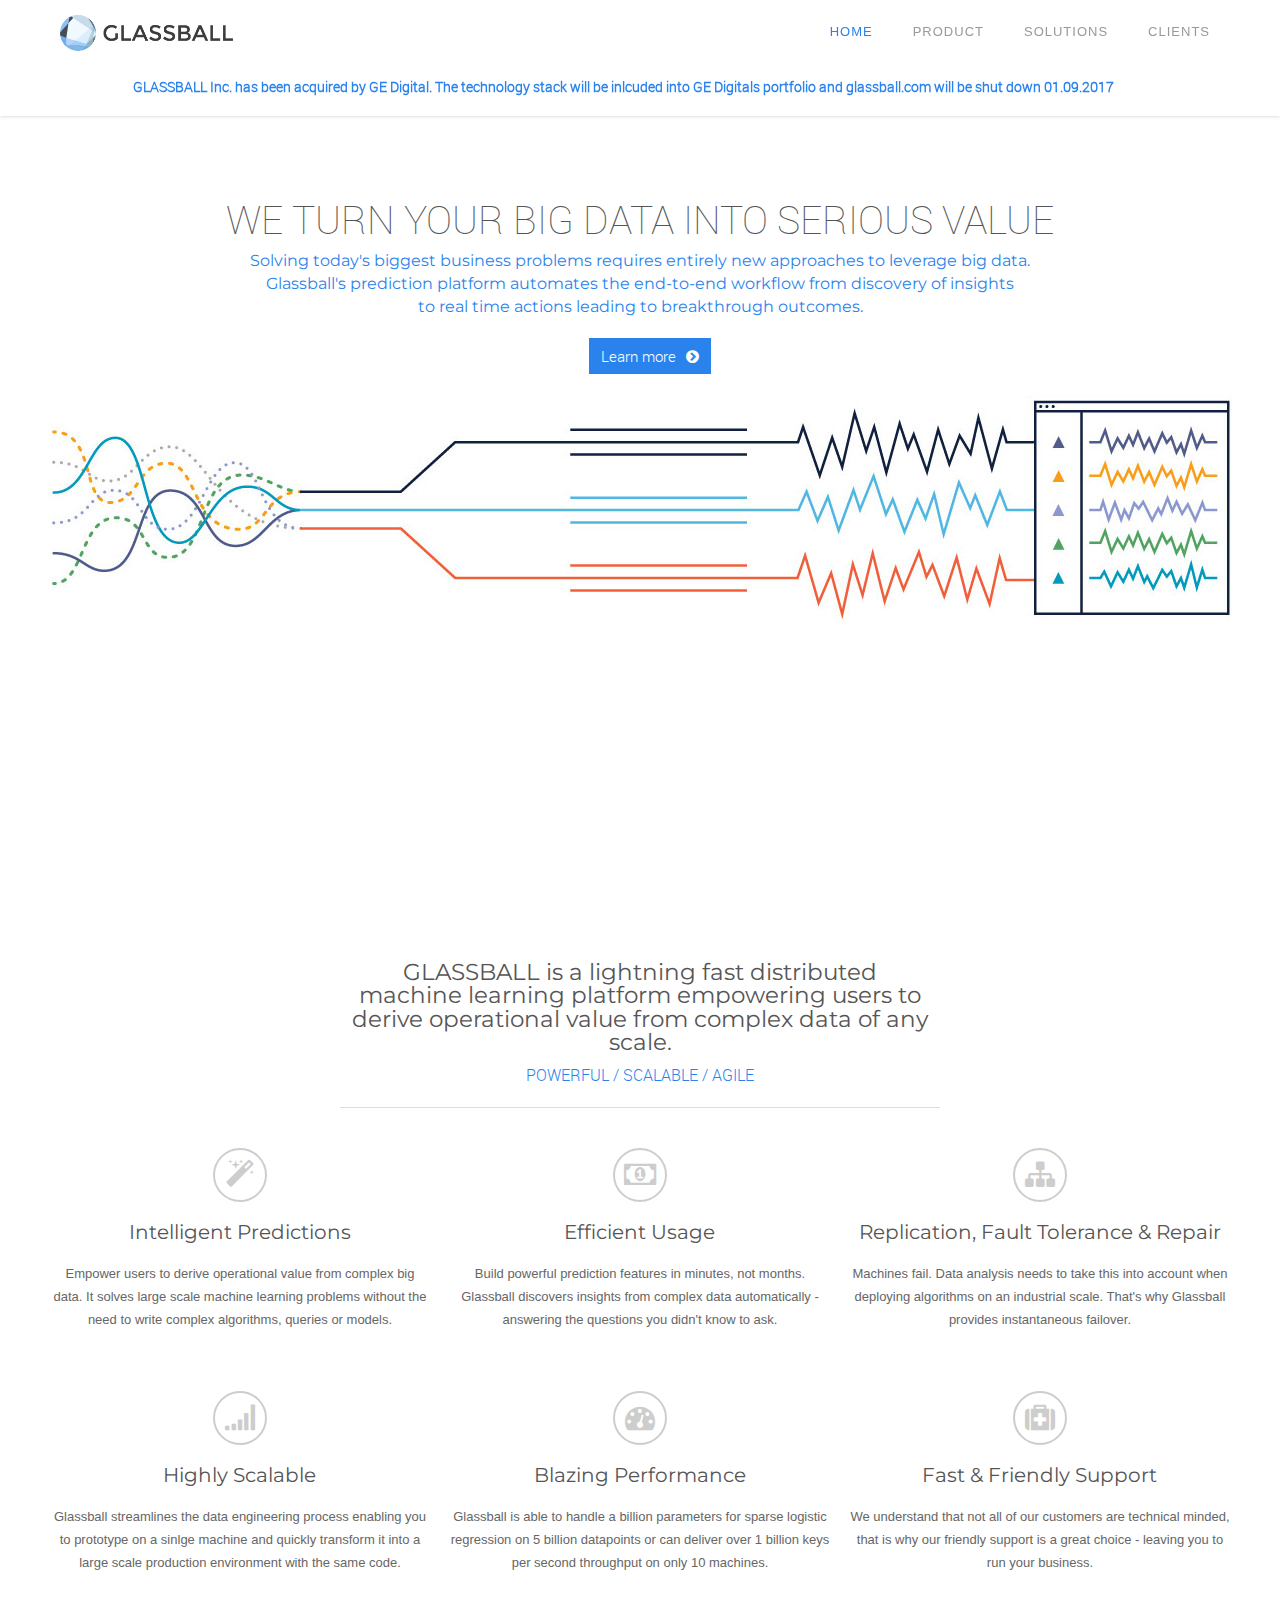
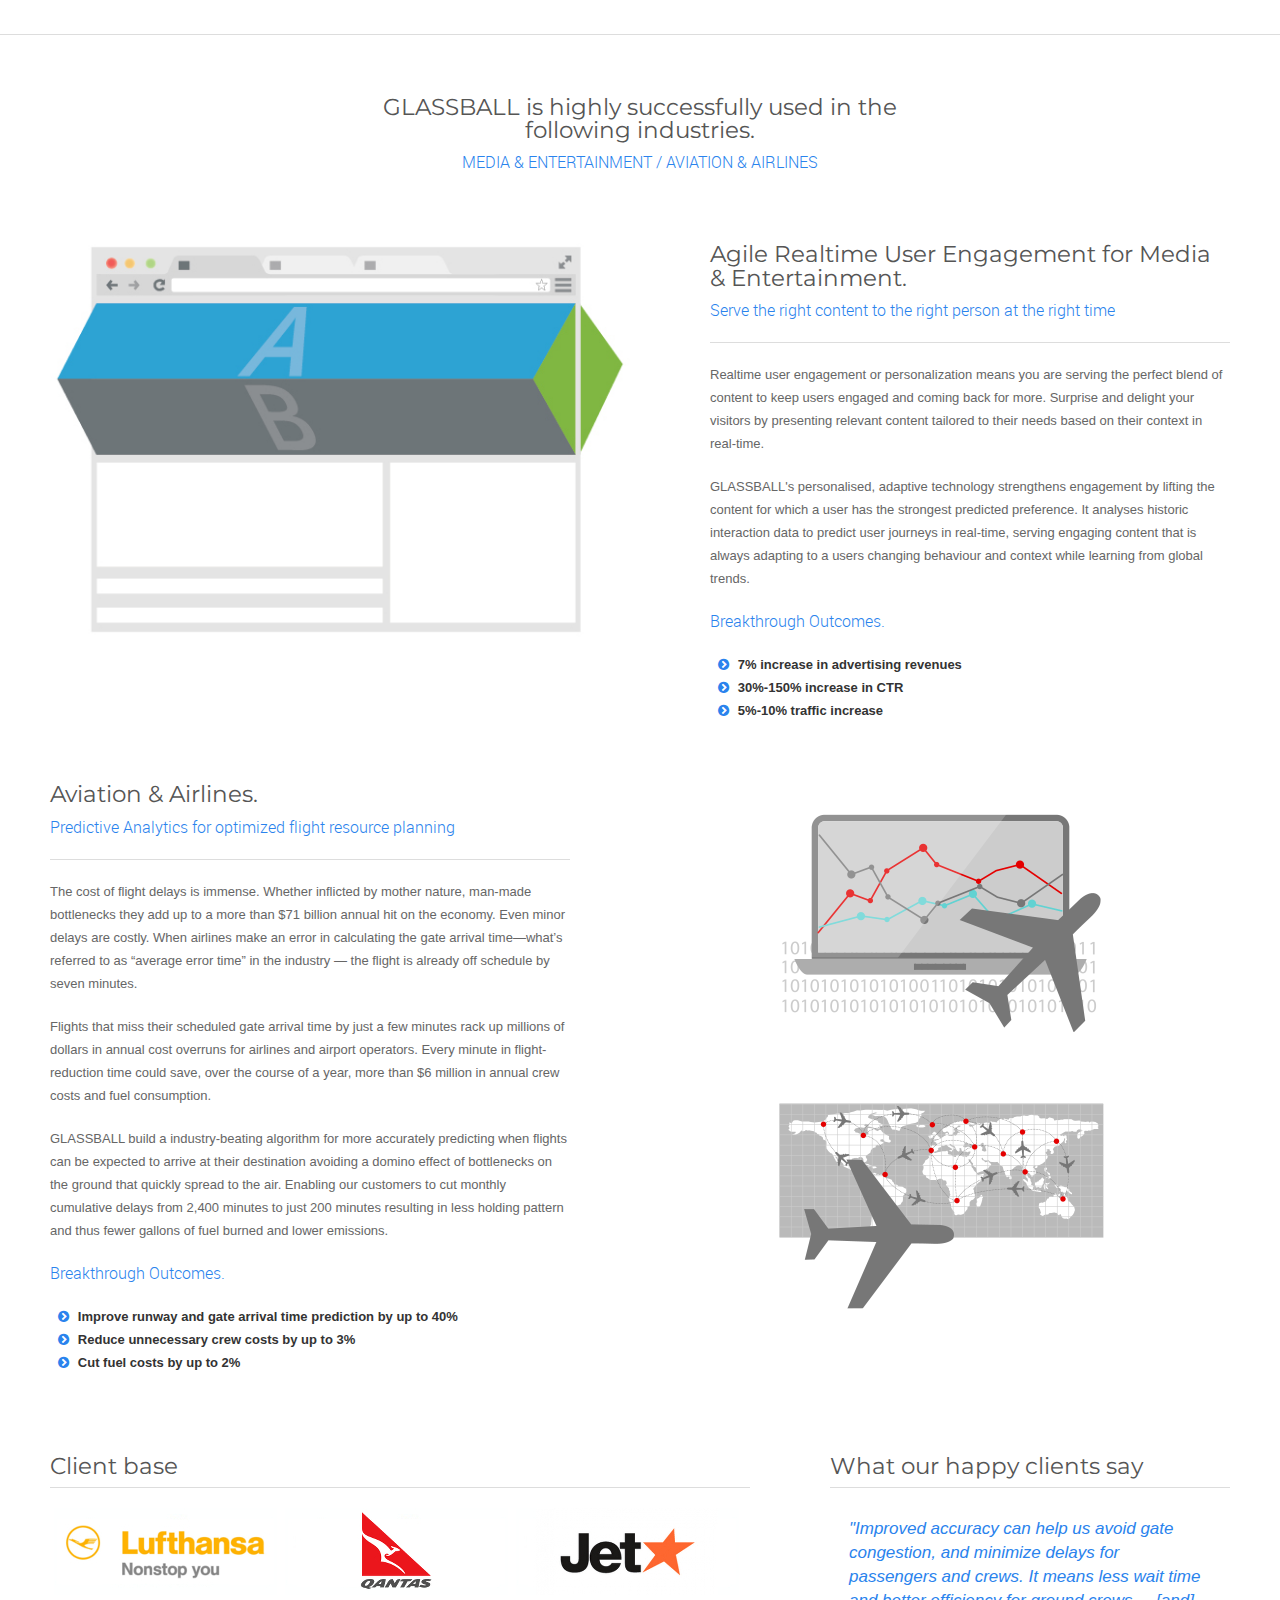
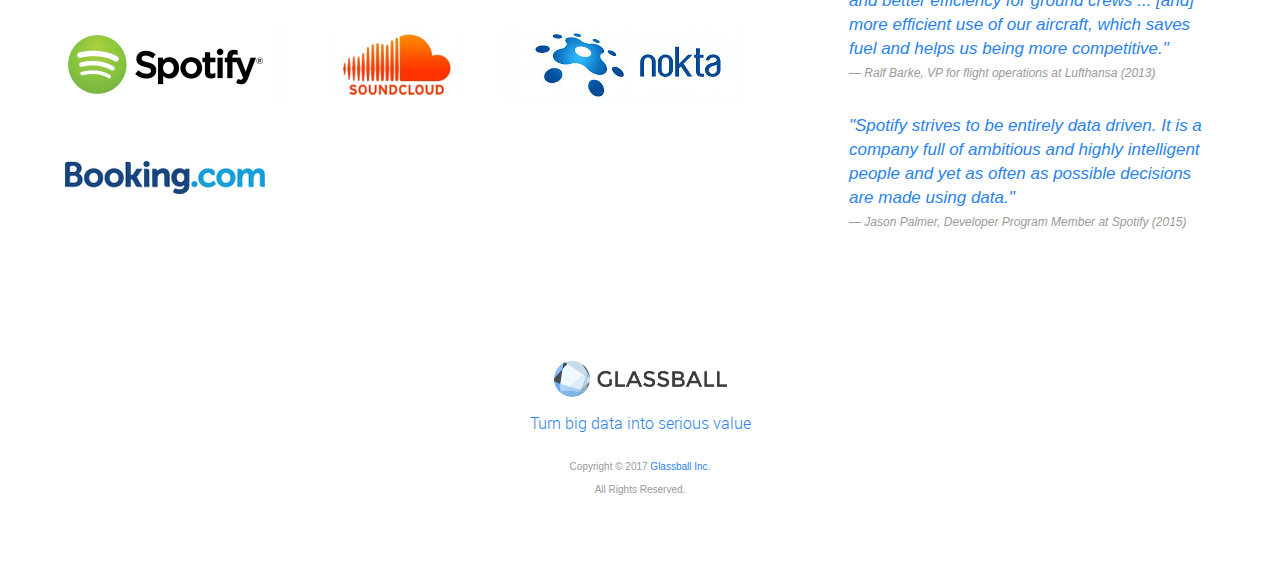
==== commit 70de44bf: "updated site" ====
--- a/index.html
+++ b/index.html
@@ -53,6 +53,7 @@
   	<script src="js/jquery.min.js"></script>
 	<script src="js/modernizr.js"></script>
     <script src="js/respond.src.js"></script>
+    <script src="js/jquery.cookie.js"></script>
     
 </head>
 <body id="mainsite">	
@@ -72,12 +73,15 @@
             	<li><a class="selected" href="#mainsite">HOME</a></li>
 				<li><a href="#information-section">PRODUCT</a></li>
                 <li><a href="#products">SOLUTIONS</a></li>
-				<li><a href="#gallery">CLIENTS</a></li>
-				<li><a href="company.html">COMPANY</a></li>
-			    <a href="demo.html" class="product-link">REQUEST DEMO</a>	
+				<li><a href="#gallery">CLIENTS</a></li>					
 			</ul>
         </nav>
         </div>
+        
+        <div id="notification" style="display: none;">
+          <span class="dismiss"><a title="dismiss this notification">X</a></span>
+        </div>
+        
 	</div><!-- close container -->
 	</header><!-- close header section -->
 
@@ -288,16 +292,7 @@
     
     <div class="clear"></div>
     
-    <!-- newsletter section -->
-    <section id="newsletter" class="newsletter" >
-		<div class="grid-container">
-        	<div class="grid-100 parallax-content">
-				<h2 class="newsletter-title">Want to see Glassball in action?</h2>
-                <p class="newsletter-slogan">Contact us for a live demo, product details and pricing.</p>                
-                <a href="contact.html" class="product-link">Contact Us<i class="icon-inbox"></i></a>          
-            </div><!-- close grid-100 -->
-		</div><!-- close grid container -->
-	</section><!-- close parallax banner 1-->
+    
     
     <div class="clear"></div>
 
@@ -333,6 +328,28 @@
 		
 	 /* ]]> */	
     </script>
+    <script type="text/javascript">
+        $(document).ready(function() {
+            if (!$.cookie("international")) {
+                $.getJSON("https://freegeoip.net/json/?callback=?", function(data){
+                    if (data.country_name !== "US") {
+                        popUpFunction();
+                        $.cookie("international", "yes", { expires: 365 });
+                    } else {
+                        $.cookie("international", "no", { expires: 365 });
+                    }
+                });
+            } else {
+                if ($.cookie("international") === "yes") {
+                    popUpFunction();
+                }
+            }
+        });
+        $("#notification").fadeIn("slow").append('GLASSBALL Inc. has been acquired by GE Digital. The technology stack will be inlcuded into GE Digitals portfolio and glassball.com will be shut down 01.09.2017');
+        $(".dismiss").click(function(){
+               $("#notification").fadeOut("slow");
+        });
+    </script>
 
 <!-- Load Analytics
   	================================================== -->
--- a/css/style.css
+++ b/css/style.css
@@ -242,6 +242,32 @@
     text-align: center;
 }
 
+#notification {
+    position:middle;    
+    z-index:105;
+    text-align:center;
+    font-family: 'robotolight', Helvetica, Arial, sans-serif;
+    font-weight:normal;
+    font-size:14px;
+    font-weight:bold;
+    color:#2A83ED;
+    
+    padding:5px;
+}
+#notification span.dismiss {
+    border:2px solid #FFF;
+    padding:0 5px;
+    cursor:pointer;
+    float:right;
+    margin-right:10px;
+}
+#notification a {
+    color:white;
+    text-decoration:none;
+    font-weight:bold
+}
+
+
 
 /* #Product Section
 ================================================== */
